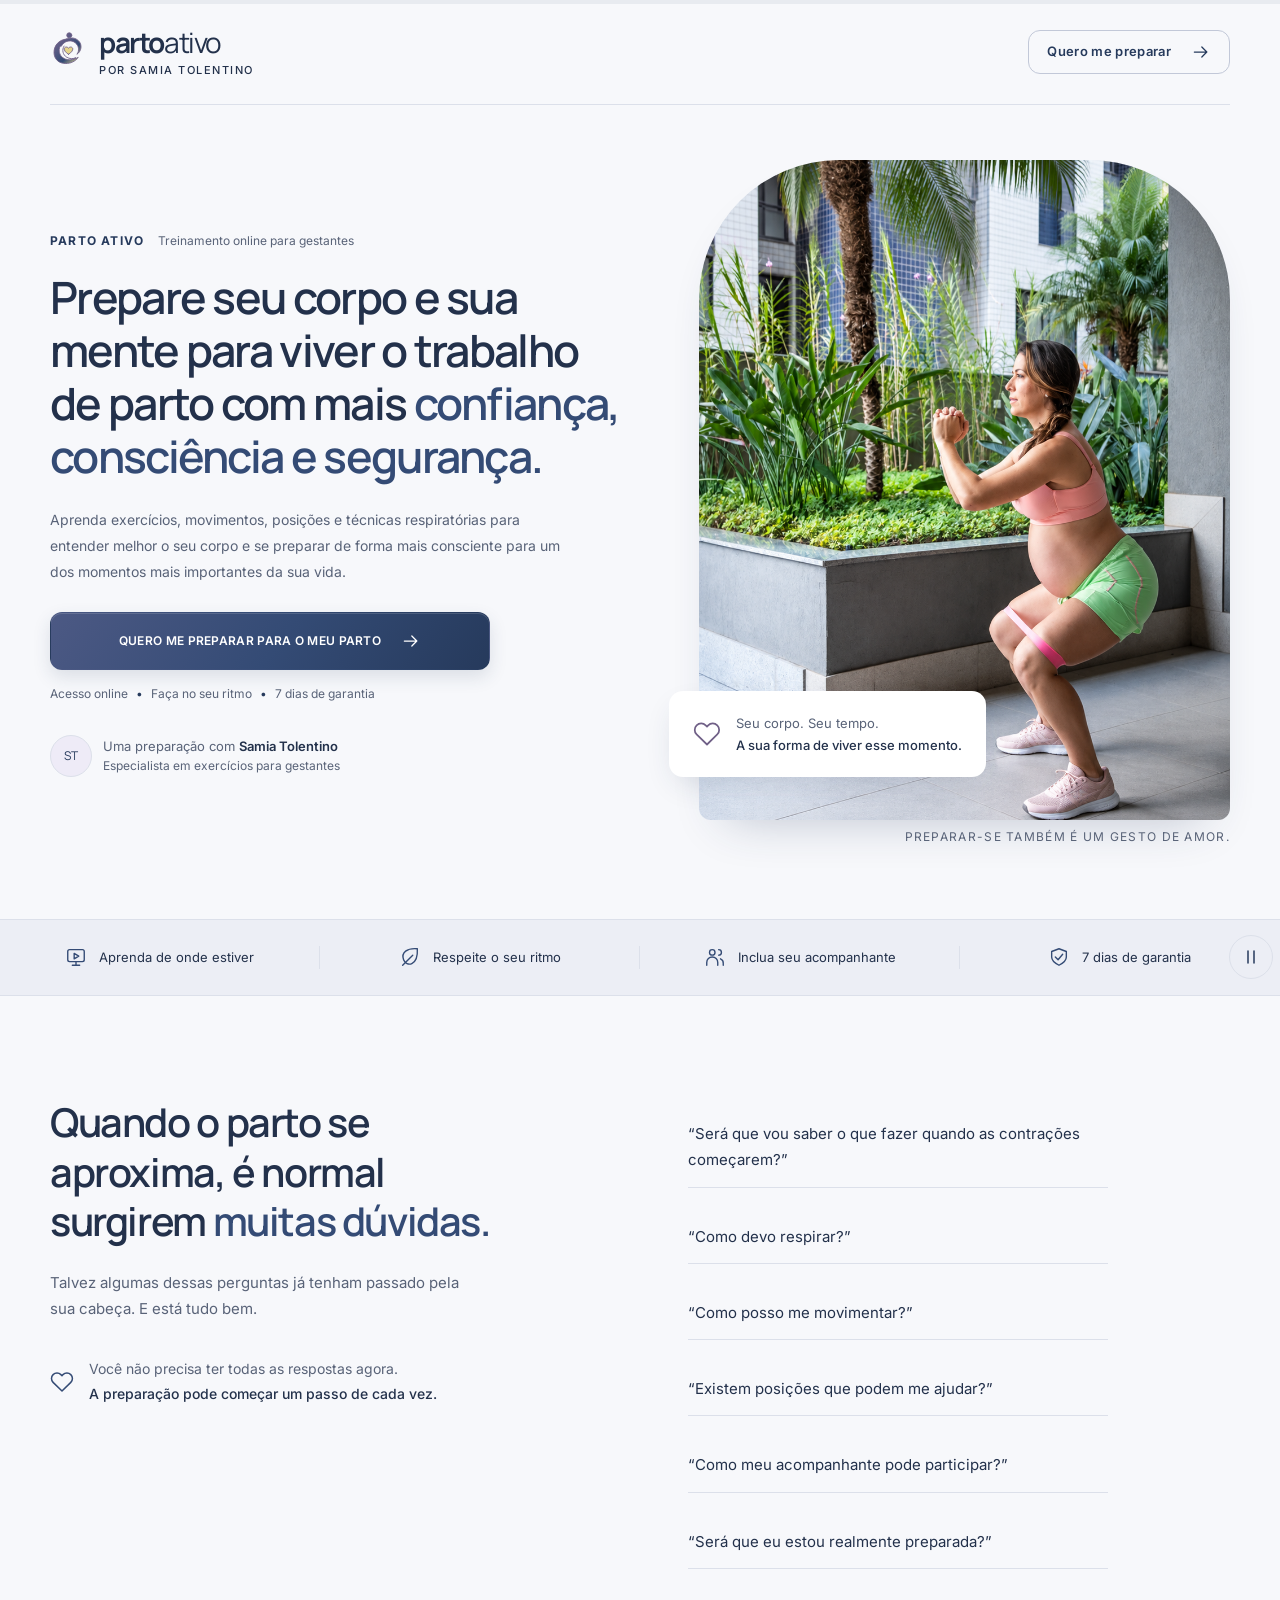
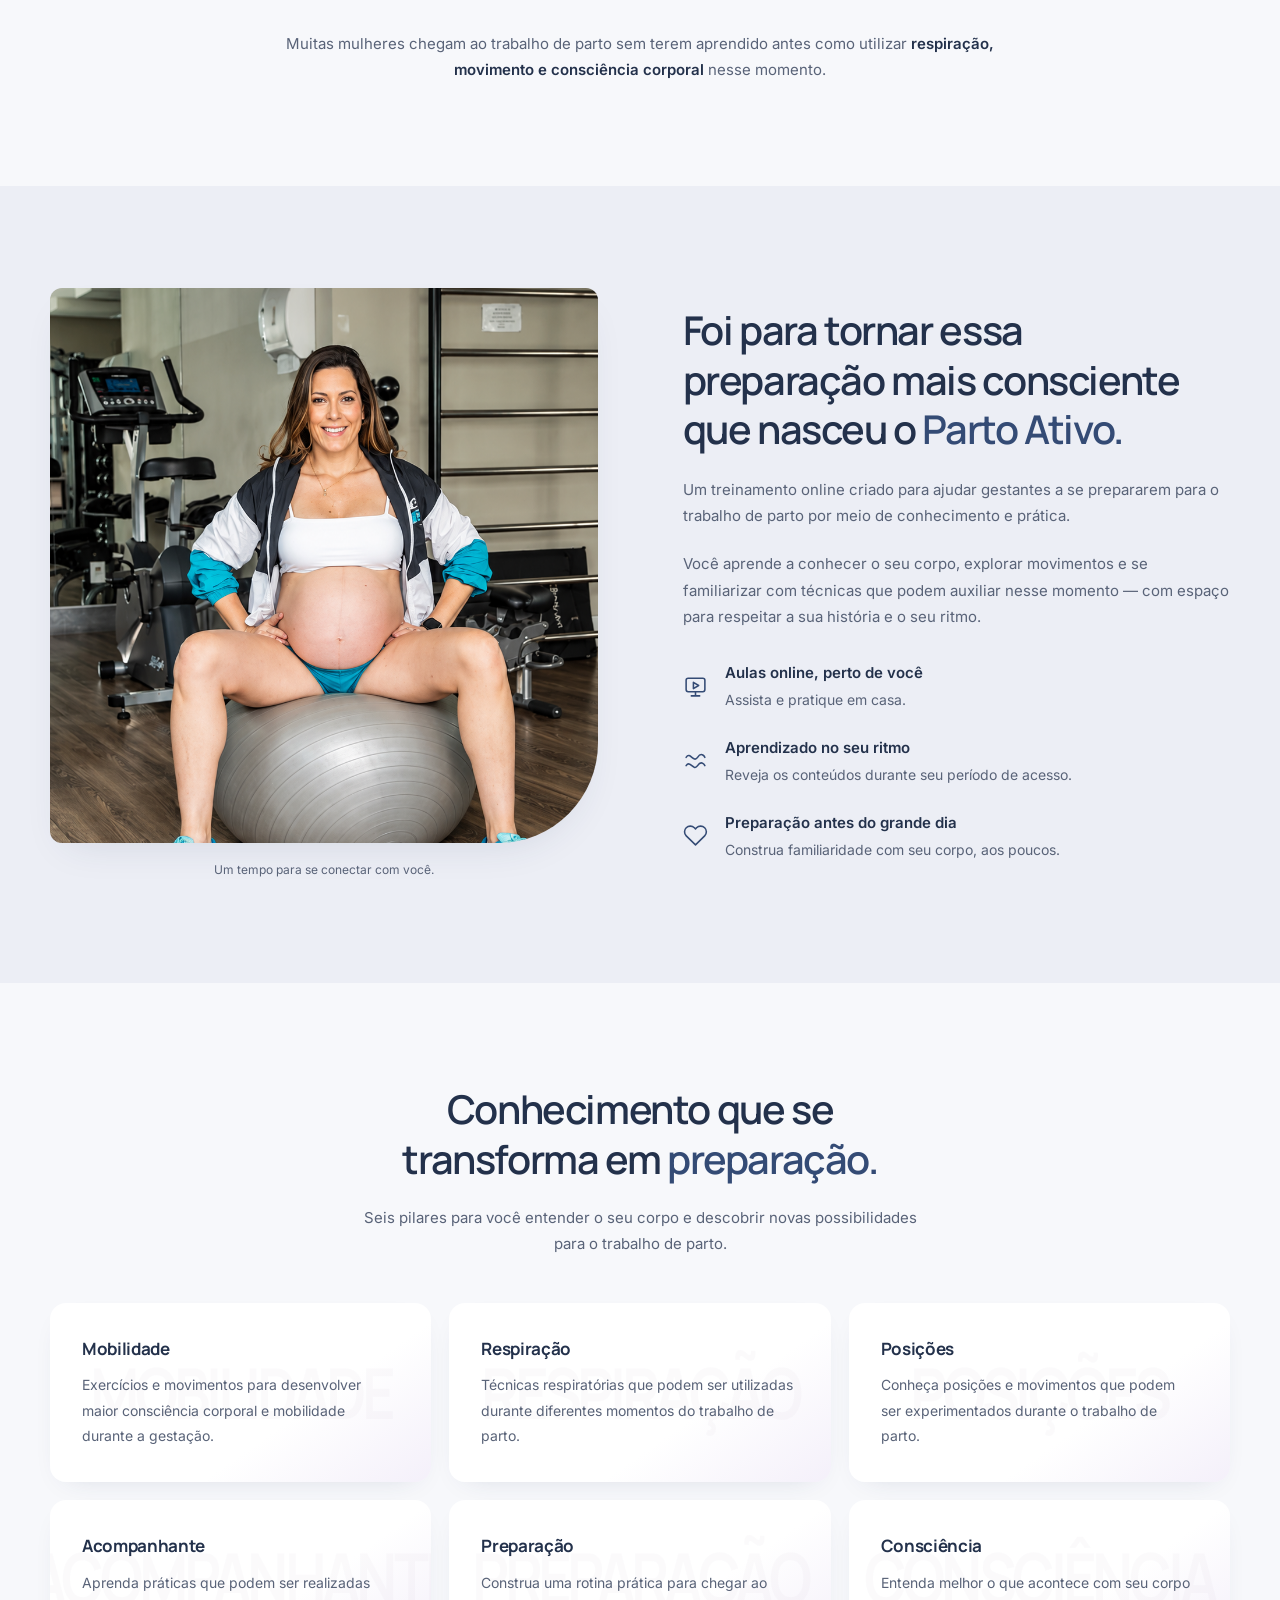
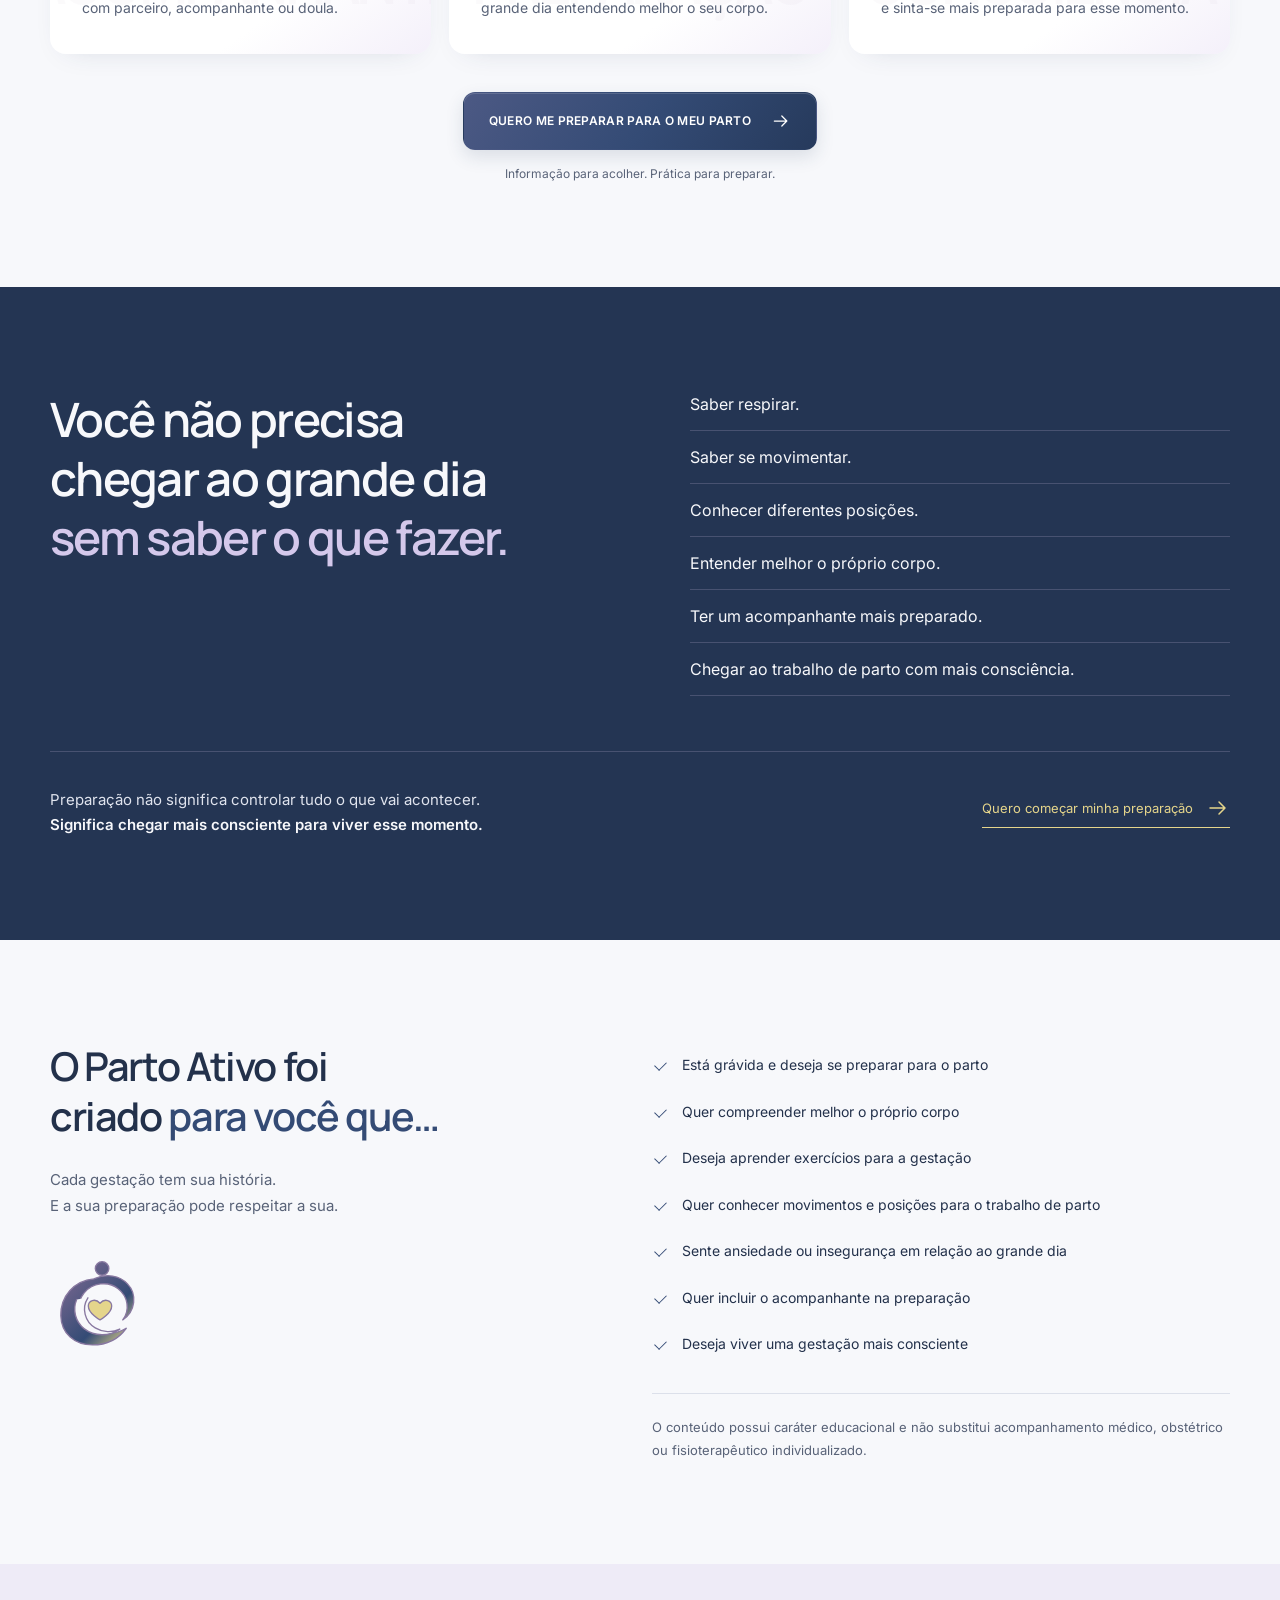
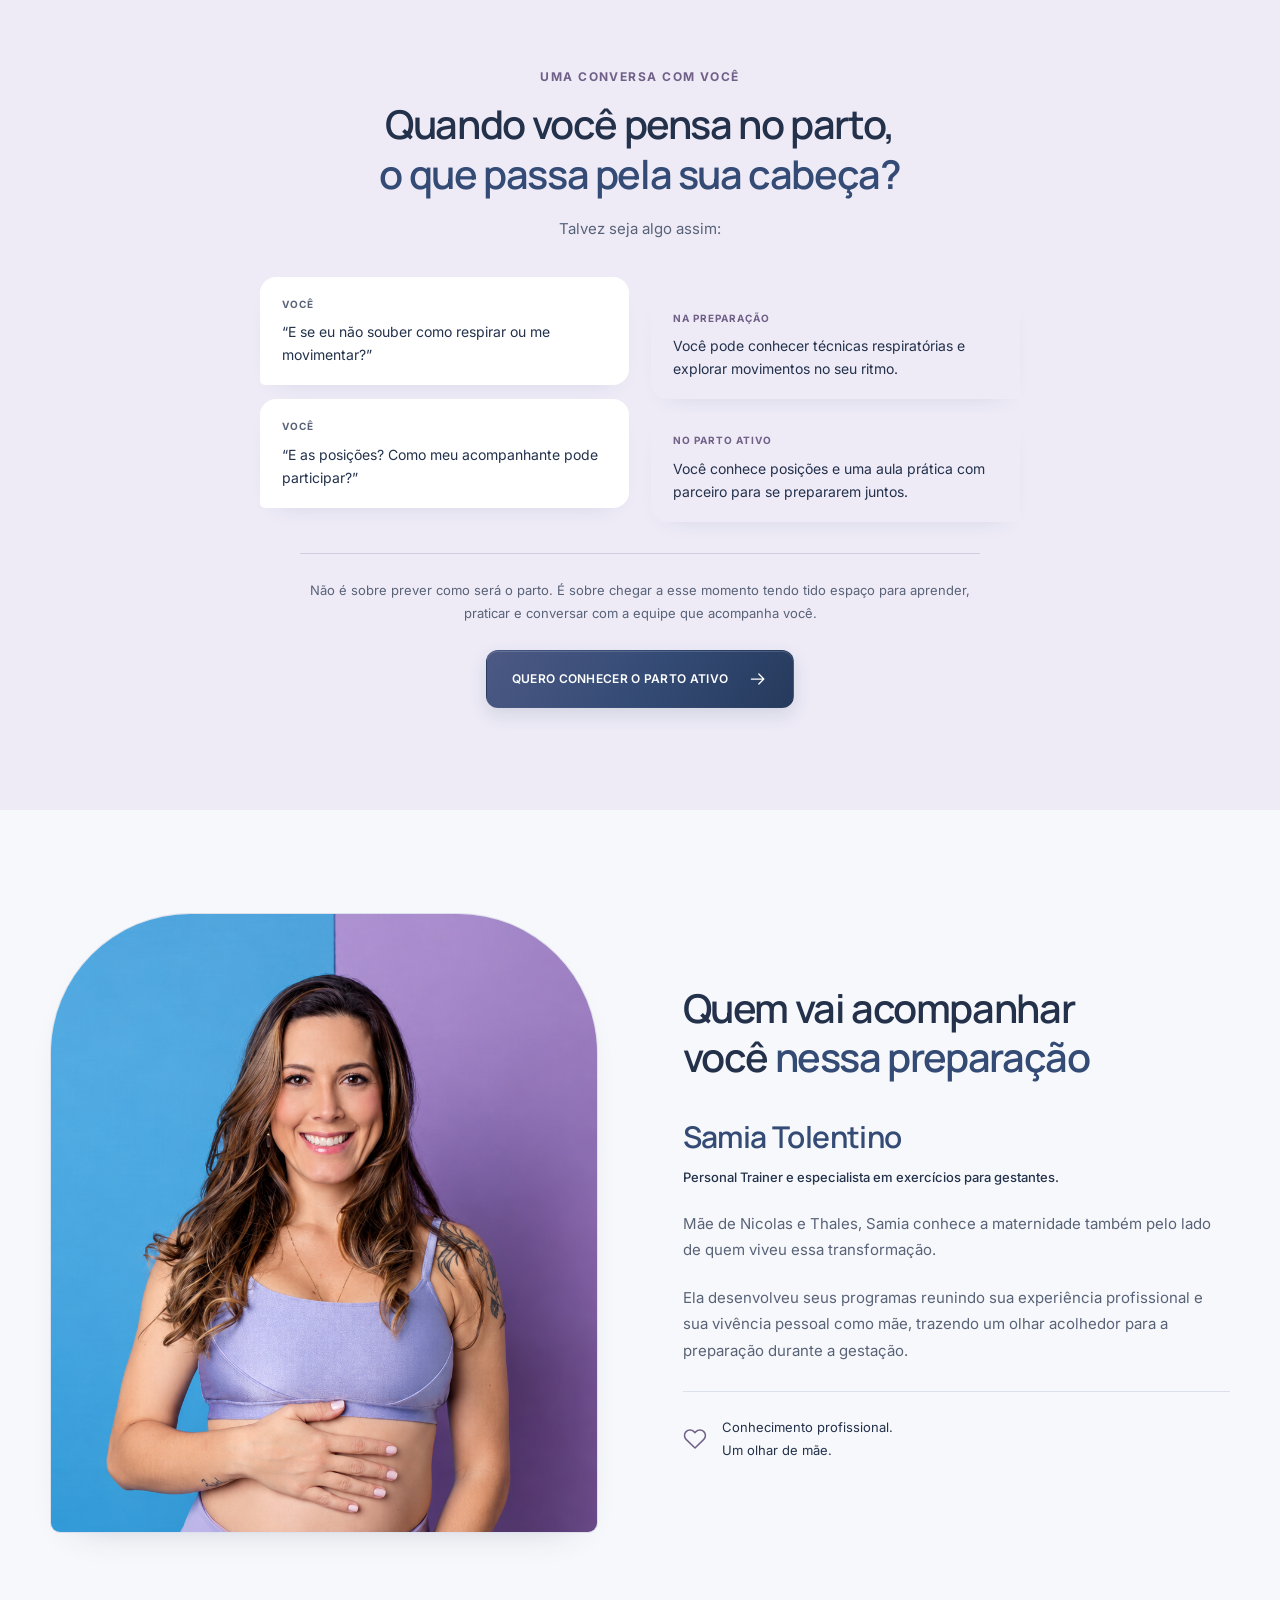
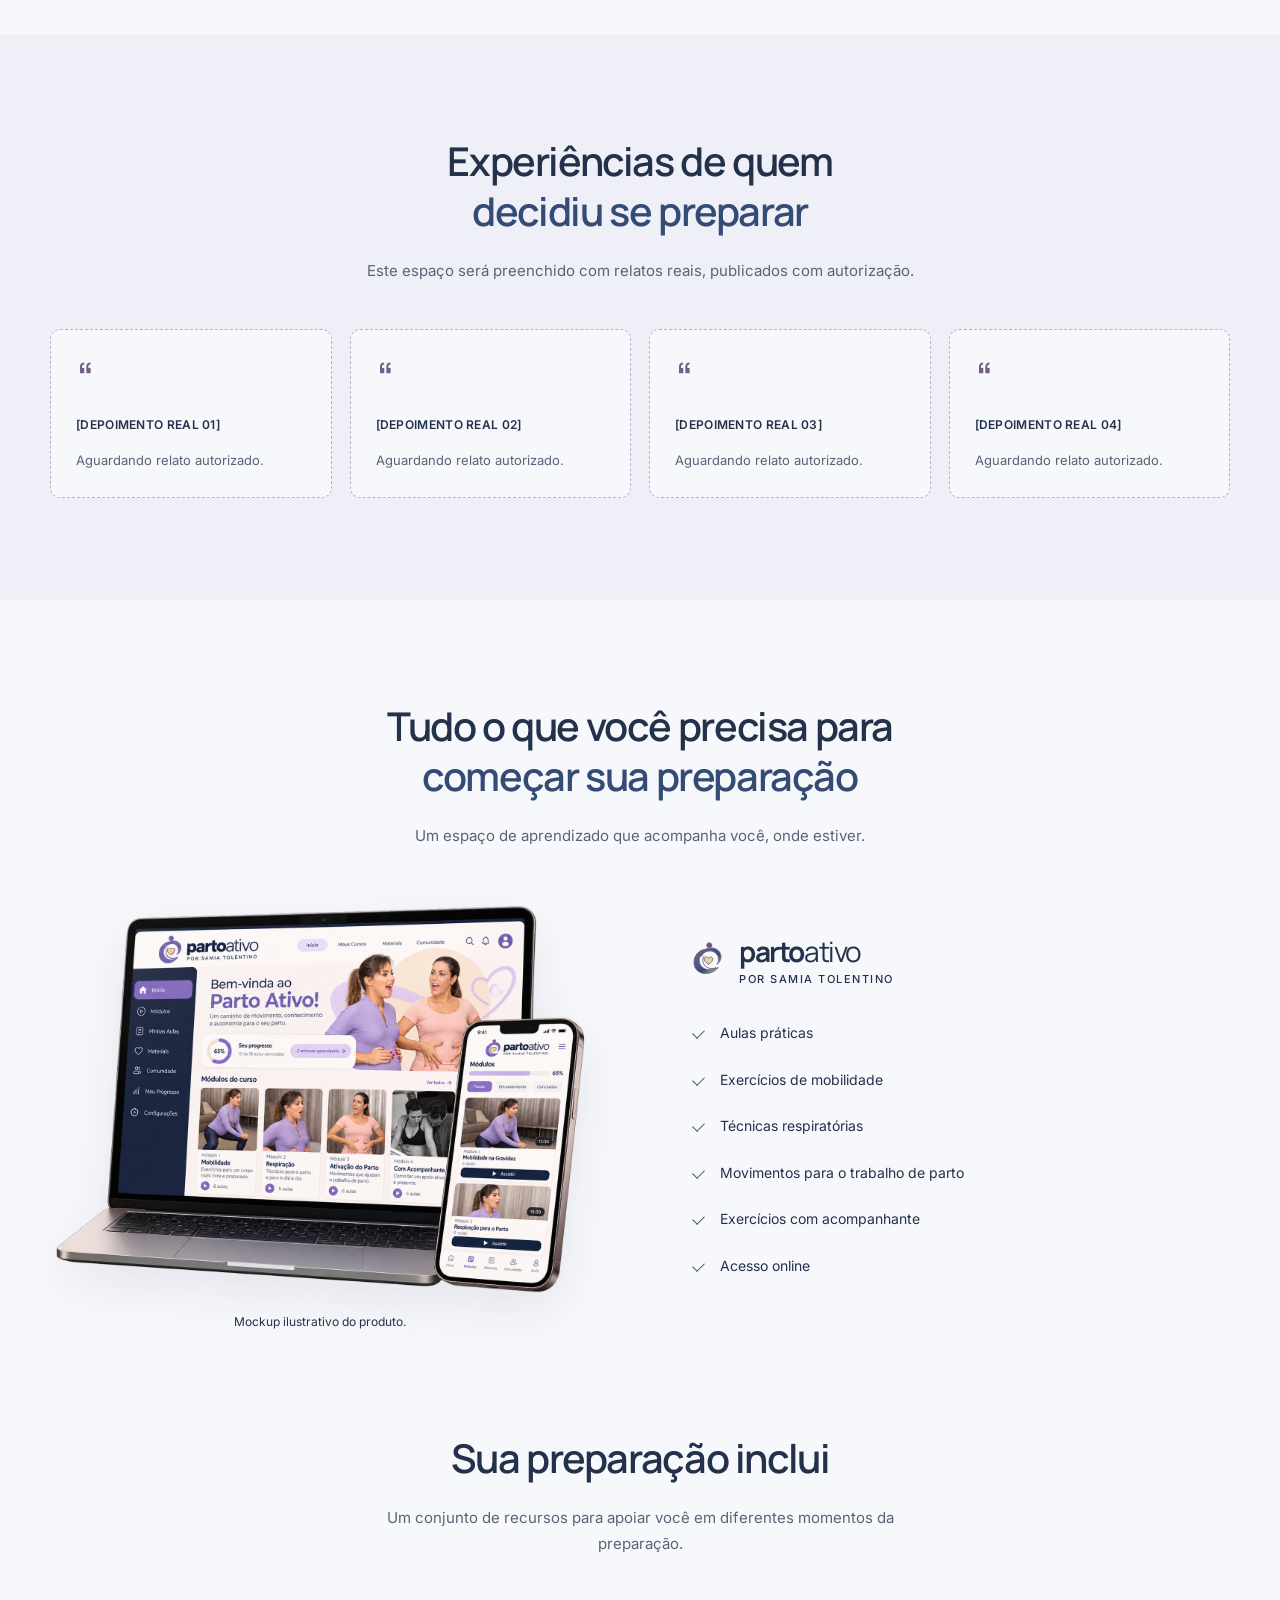
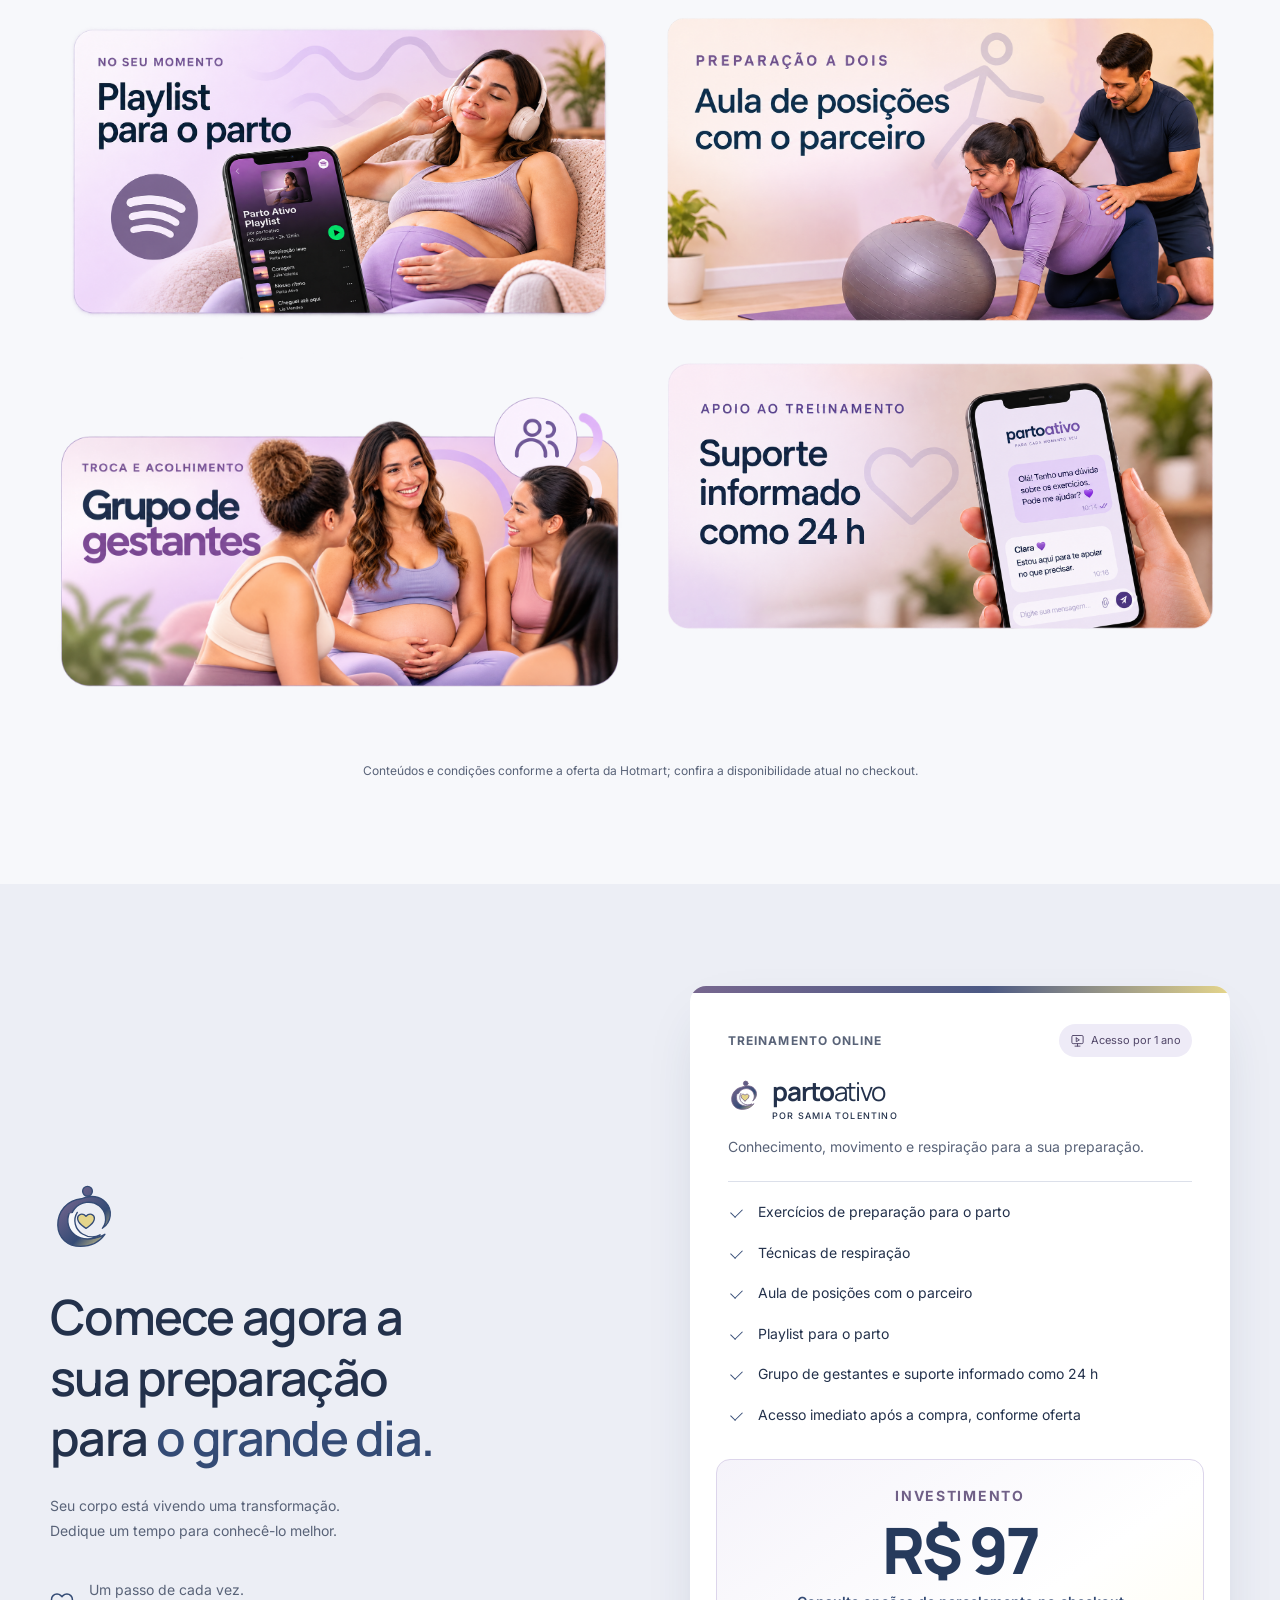
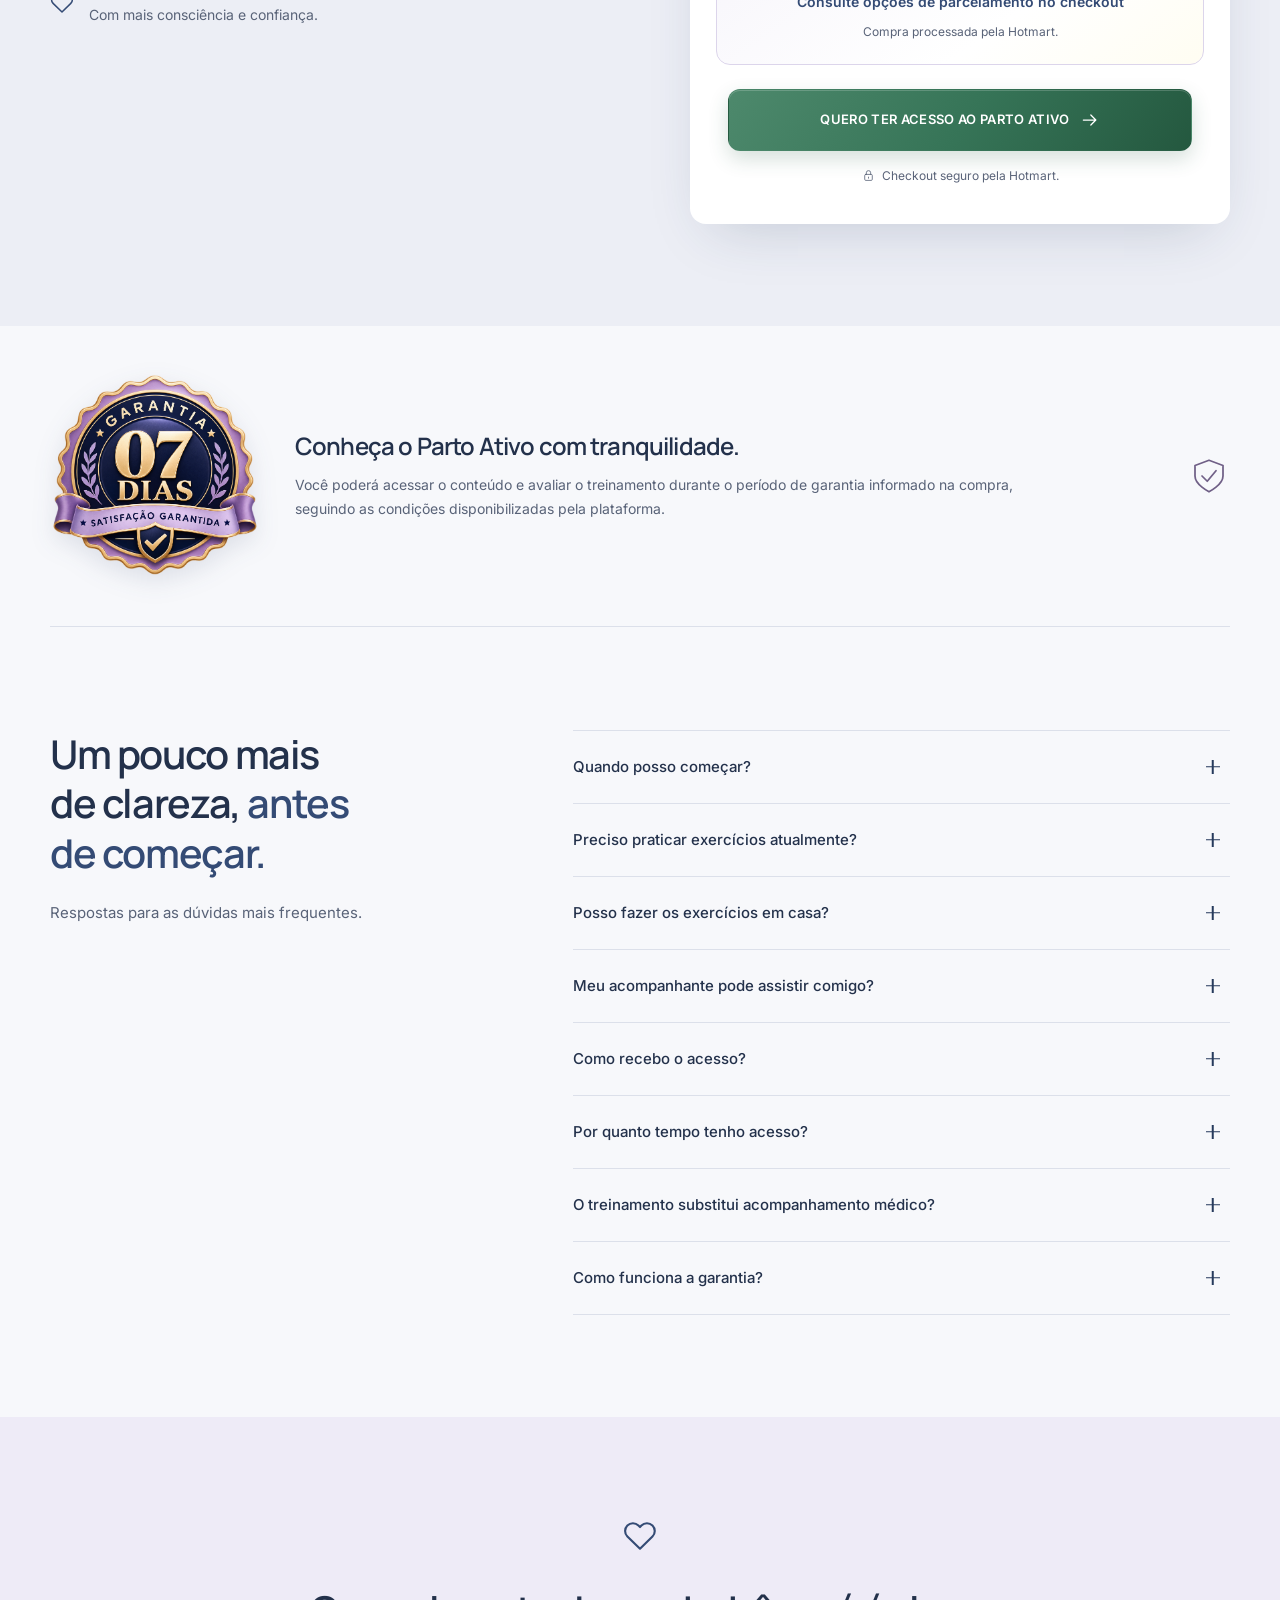
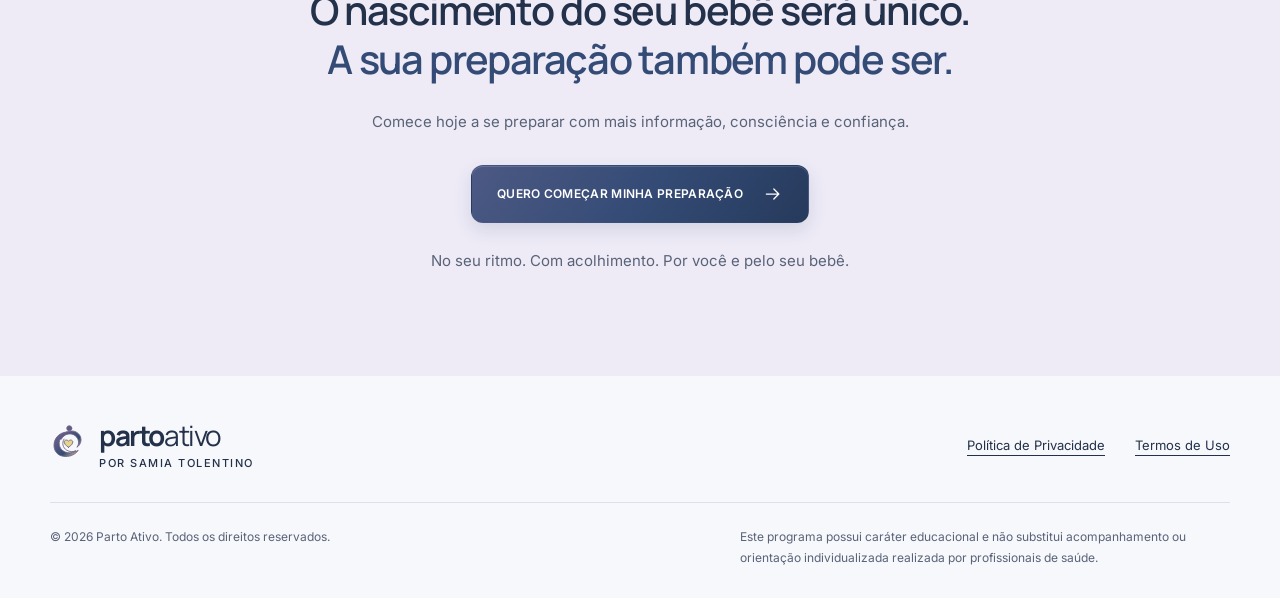
==== index.html @ 94257520 "Initial Parto Ativo landing page" ====
<!doctype html>
<html lang="pt-BR">
<head>
  <meta charset="utf-8">
  <meta name="viewport" content="width=device-width, initial-scale=1">
  <meta name="theme-color" content="#f7f8fb">
  <title>Parto Ativo | Prepare-se com Samia Tolentino</title>
  <meta name="description" content="Prepare seu corpo e sua mente para o trabalho de parto. Conheça o Parto Ativo, treinamento online de Samia Tolentino com movimentos, posições e respiração.">
  <meta name="robots" content="noindex, nofollow">
  <link rel="canonical" href="https://partoativo.vercel.app/">
  <meta property="og:type" content="website">
  <meta property="og:locale" content="pt_BR">
  <meta property="og:url" content="https://partoativo.vercel.app/">
  <meta property="og:title" content="Parto Ativo — preparação que acolhe você">
  <meta property="og:description" content="Conhecimento, movimento e respiração para viver o trabalho de parto com mais consciência. Com Samia Tolentino.">
  <meta property="og:image" content="https://partoativo.vercel.app/foto%20hero.png">
  <meta property="og:image:alt" content="Gestante praticando um agachamento com faixa elástica">
  <link rel="icon" href="favicon.png" type="image/png">
  <link rel="icon" href="favicon.svg" type="image/svg+xml">
  <link rel="preconnect" href="https://fonts.googleapis.com">
  <link rel="preconnect" href="https://fonts.gstatic.com" crossorigin>
  <link rel="preconnect" href="https://images.pexels.com">
  <link href="https://fonts.googleapis.com/css2?family=Inter:wght@400;500;600;700&family=Manrope:wght@400;500;600;700&display=swap" rel="stylesheet">
  <link rel="stylesheet" href="styles.css">
  <script src="script.js" defer></script>
</head>
<body>
  <svg class="svg-library" xmlns="http://www.w3.org/2000/svg" aria-hidden="true"><defs>
    <symbol id="i-arrow" viewBox="0 0 24 24"><path d="M4 12h15m-6-6 6 6-6 6"/></symbol>
    <symbol id="i-check" viewBox="0 0 24 24"><path d="m5 12 4 4L19 6"/></symbol>
    <symbol id="i-heart" viewBox="0 0 24 24"><path d="M20.8 4.6a5.5 5.5 0 0 0-7.8 0L12 5.7l-1.1-1.1a5.5 5.5 0 0 0-7.8 7.8L12 21l8.8-8.6a5.5 5.5 0 0 0 0-7.8Z"/></symbol>
    <symbol id="i-shield" viewBox="0 0 24 24"><path d="m12 3 8 3v6c0 5-8 9-8 9s-8-4-8-9V6l8-3Z"/><path d="m8 12 3 3 5-6"/></symbol>
    <symbol id="i-screen" viewBox="0 0 24 24"><rect x="3" y="4" width="18" height="13" rx="2"/><path d="M8 21h8m-4-4v4m-2-13 5 3-5 3V8Z"/></symbol>
    <symbol id="i-wave" viewBox="0 0 24 24"><path d="M3 8c4-6 7 6 11 0s7 0 7 0M3 16c4-6 7 6 11 0s7 0 7 0"/></symbol>
    <symbol id="i-move" viewBox="0 0 24 24"><circle cx="13" cy="4" r="2"/><path d="m5 10 6-3 4 4 5 1M11 7l-2 8-5 5m5-5 6 1 2 5"/></symbol>
    <symbol id="i-people" viewBox="0 0 24 24"><circle cx="9" cy="7" r="3"/><path d="M3 21v-3a6 6 0 0 1 12 0v3m1-17a3 3 0 0 1 0 6m2 4a5 5 0 0 1 3 5v2"/></symbol>
    <symbol id="i-sun" viewBox="0 0 24 24"><circle cx="12" cy="12" r="4"/><path d="M12 2v2m0 16v2M2 12h2m16 0h2M5 5l1.5 1.5m11 11L19 19M5 19l1.5-1.5m11-11L19 5"/></symbol>
    <symbol id="i-leaf" viewBox="0 0 24 24"><path d="M20 3C9 2 2 7 5 15s16 7 15-12ZM4 21 15 10"/></symbol>
    <symbol id="i-lock" viewBox="0 0 24 24"><rect x="5" y="10" width="14" height="11" rx="2"/><path d="M8 10V7a4 4 0 0 1 8 0v3m-4 5v2"/></symbol>
    <linearGradient id="pregnancy-gradient" x1="8" y1="8" x2="40" y2="40" gradientUnits="userSpaceOnUse"><stop stop-color="#77678f"/><stop offset=".62" stop-color="#344b75"/><stop offset="1" stop-color="#e5d58b"/></linearGradient>
    <symbol id="i-pregnant" viewBox="0 0 48 48"><circle cx="25" cy="5.5" r="3.25" fill="url(#pregnancy-gradient)"/><path d="M21 10.5C11.5 11.3 5 19 5.2 28.2c.2 8.6 6.6 14 15.2 14 6.5 0 12.5-2.8 16.2-8-5.7 3.4-12.4 3-17.4-.2-5.8-3.7-7.1-11.6-2.8-16.8 4-4.8 11.4-5.9 16.3-2 4.8 3.7 5.8 10.4 2.2 15 6.1-4.1 7.1-12.3 2.3-17.3-3.8-4-9.8-5.2-16.2-2.4Z" fill="url(#pregnancy-gradient)"/><path d="M18.2 19.6c-3.2 4.9-1.5 11.4 3.5 14.4 3.6 2.2 8.2 2.4 11.8.6-5 3.7-12.2 3.6-17-.1-4.3-3.3-5.8-9.1-3.7-14.1" fill="#f7f8fb"/><path d="M24 30.2s-5.6-3.1-5.6-6.7c0-2.6 3.3-3.9 5.6-1.3 2.3-2.6 5.6-1.3 5.6 1.3 0 3.6-5.6 6.7-5.6 6.7Z" fill="#e5d58b"/></symbol>
  </defs></svg>
  <a href="#conteudo" class="skip-link">Pular para o conteúdo</a>
  <div class="scroll-progress" role="progressbar" aria-label="Progresso da página" aria-valuemin="0" aria-valuemax="100" aria-valuenow="0"><span class="scroll-progress-fill"></span></div>
  <header class="header wrap">
    <a class="brand" href="#inicio" aria-label="Parto Ativo, início"><span class="brand-mark" aria-hidden="true"><svg><use href="#i-pregnant"/></svg></span><span>parto<span class="brand-light">ativo</span><small>POR SAMIA TOLENTINO</small></span></a>
    <a class="button button-outline header-cta" href="#oferta">Quero me preparar <svg><use href="#i-arrow"/></svg></a>
  </header>
  <main id="conteudo">
    <section class="hero wrap" id="inicio" aria-labelledby="hero-title">
      <div class="hero-copy">
        <p class="hero-eyebrow">PARTO ATIVO <span>Treinamento online para gestantes</span></p>
        <h1 id="hero-title">Prepare seu corpo e sua mente para viver o trabalho de parto com mais <span>confiança, consciência e segurança.</span></h1>
        <p class="hero-description">Aprenda exercícios, movimentos, posições e técnicas respiratórias para entender melhor o seu corpo e se preparar de forma mais consciente para um dos momentos mais importantes da sua vida.</p>
        <a class="button" href="#oferta">QUERO ME PREPARAR PARA O MEU PARTO <svg><use href="#i-arrow"/></svg></a>
        <p class="microcopy">Acesso online <span>•</span> Faça no seu ritmo <span>•</span> 7 dias de garantia</p>
        <div class="hero-author"><span class="author-initials">ST</span><p>Uma preparação com <strong>Samia Tolentino</strong><small>Especialista em exercícios para gestantes</small></p></div>
      </div>
      <div class="hero-visual">
        <figure class="hero-photo"><img src="foto%20hero.png" width="941" height="1694" fetchpriority="high" alt="Gestante praticando um agachamento com faixa elástica"></figure>
        <div class="photo-note"><svg><use href="#i-heart"/></svg><p>Seu corpo. Seu tempo.<br><strong>A sua forma de viver esse momento.</strong></p></div>
        <span class="photo-caption">PREPARAR-SE TAMBÉM É UM GESTO DE AMOR.</span>
      </div>
    </section>
    <div class="trust-band">
      <div class="trust-window">
        <div class="trust-track" id="trust-track">
          <div class="trust-group"><span><svg aria-hidden="true"><use href="#i-screen"/></svg>Aprenda de onde estiver</span><span><svg aria-hidden="true"><use href="#i-leaf"/></svg>Respeite o seu ritmo</span><span><svg aria-hidden="true"><use href="#i-people"/></svg>Inclua seu acompanhante</span><span><svg aria-hidden="true"><use href="#i-shield"/></svg>7 dias de garantia</span></div>
          <div class="trust-group" aria-hidden="true"><span><svg><use href="#i-screen"/></svg>Aprenda de onde estiver</span><span><svg><use href="#i-leaf"/></svg>Respeite o seu ritmo</span><span><svg><use href="#i-people"/></svg>Inclua seu acompanhante</span><span><svg><use href="#i-shield"/></svg>7 dias de garantia</span></div>
        </div>
      </div>
      <button class="trust-pause" type="button" aria-controls="trust-track" aria-pressed="false" aria-label="Pausar movimento da faixa" hidden><svg viewBox="0 0 24 24" aria-hidden="true"><path class="pause-symbol" d="M9 6v12M15 6v12"/><path class="play-symbol" d="m9 5 10 7-10 7Z"/></svg></button>
    </div>

    <section class="section wrap identification" aria-labelledby="duvidas-title">
      <div><h2 id="duvidas-title">Quando o parto se aproxima, é normal surgirem <span>muitas dúvidas.</span></h2><p>Talvez algumas dessas perguntas já tenham passado pela sua cabeça. E está tudo bem.</p><div class="reassurance"><svg><use href="#i-heart"/></svg><p>Você não precisa ter todas as respostas agora.<br><strong>A preparação pode começar um passo de cada vez.</strong></p></div></div>
      <div class="questions"><p>“Será que vou saber o que fazer quando as contrações começarem?”</p><p>“Como devo respirar?”</p><p>“Como posso me movimentar?”</p><p>“Existem posições que podem me ajudar?”</p><p>“Como meu acompanhante pode participar?”</p><p>“Será que eu estou realmente preparada?”</p></div>
      <p class="identification-close">Muitas mulheres chegam ao trabalho de parto sem terem aprendido antes como utilizar <strong>respiração, movimento e consciência corporal</strong> nesse momento.</p>
    </section>

    <section class="solution section" id="treinamento" aria-labelledby="solution-title"><div class="wrap split">
      <figure class="editorial-photo"><img src="imagem%20samia%20se%C3%A7%C3%A3o%202.png" alt="Samia Tolentino, gestante, sentada em uma bola de exercício durante a preparação física" width="941" height="1694" loading="lazy" decoding="async"><figcaption>Um tempo para se conectar com você.</figcaption></figure>
      <div class="section-copy"><h2 id="solution-title">Foi para tornar essa preparação mais consciente que nasceu o <span>Parto Ativo.</span></h2><p>Um treinamento online criado para ajudar gestantes a se prepararem para o trabalho de parto por meio de conhecimento e prática.</p><p>Você aprende a conhecer o seu corpo, explorar movimentos e se familiarizar com técnicas que podem auxiliar nesse momento — com espaço para respeitar a sua história e o seu ritmo.</p><ul class="feature-lines"><li><svg><use href="#i-screen"/></svg><span><strong>Aulas online, perto de você</strong>Assista e pratique em casa.</span></li><li><svg><use href="#i-wave"/></svg><span><strong>Aprendizado no seu ritmo</strong>Reveja os conteúdos durante seu período de acesso.</span></li><li><svg><use href="#i-heart"/></svg><span><strong>Preparação antes do grande dia</strong>Construa familiaridade com seu corpo, aos poucos.</span></li></ul></div>
    </div></section>

    <section class="section wrap learning" aria-labelledby="learn-title"><div class="section-heading"><h2 id="learn-title">Conhecimento que se transforma em <span>preparação.</span></h2><p>Seis pilares para você entender o seu corpo e descobrir novas possibilidades para o trabalho de parto.</p></div>
      <div class="learning-grid">
        <article class="learning-card" data-watermark="MOBILIDADE"><h3>Mobilidade</h3><p>Exercícios e movimentos para desenvolver maior consciência corporal e mobilidade durante a gestação.</p></article>
        <article class="learning-card" data-watermark="RESPIRAÇÃO"><h3>Respiração</h3><p>Técnicas respiratórias que podem ser utilizadas durante diferentes momentos do trabalho de parto.</p></article>
        <article class="learning-card" data-watermark="POSIÇÕES"><h3>Posições</h3><p>Conheça posições e movimentos que podem ser experimentados durante o trabalho de parto.</p></article>
        <article class="learning-card" data-watermark="ACOMPANHANTE"><h3>Acompanhante</h3><p>Aprenda práticas que podem ser realizadas com parceiro, acompanhante ou doula.</p></article>
        <article class="learning-card" data-watermark="PREPARAÇÃO"><h3>Preparação</h3><p>Construa uma rotina prática para chegar ao grande dia entendendo melhor o seu corpo.</p></article>
        <article class="learning-card" data-watermark="CONSCIÊNCIA"><h3>Consciência</h3><p>Entenda melhor o que acontece com seu corpo e sinta-se mais preparada para esse momento.</p></article>
      </div><div class="center-action"><a href="#oferta" class="button">QUERO ME PREPARAR PARA O MEU PARTO <svg><use href="#i-arrow"/></svg></a><p class="microcopy">Informação para acolher. Prática para preparar.</p></div>
    </section>

    <section class="transformation section" aria-labelledby="transform-title"><div class="wrap"><div class="transformation-grid"><h2 id="transform-title">Você não precisa chegar ao grande dia <span>sem saber o que fazer.</span></h2><ul class="open-list"><li>Saber respirar.</li><li>Saber se movimentar.</li><li>Conhecer diferentes posições.</li><li>Entender melhor o próprio corpo.</li><li>Ter um acompanhante mais preparado.</li><li>Chegar ao trabalho de parto com mais consciência.</li></ul></div><div class="transformation-close"><p>Preparação não significa controlar tudo o que vai acontecer.<br><strong>Significa chegar mais consciente para viver esse momento.</strong></p><a href="#oferta" class="text-link">Quero começar minha preparação <svg><use href="#i-arrow"/></svg></a></div></div></section>

    <section class="section wrap for-you" aria-labelledby="for-title"><div><h2 id="for-title">O Parto Ativo foi criado <span>para você que…</span></h2><p>Cada gestação tem sua história.<br>E a sua preparação pode respeitar a sua.</p><svg class="large-leaf" aria-hidden="true"><use href="#i-pregnant"/></svg></div><div><ul class="check-list"><li>Está grávida e deseja se preparar para o parto</li><li>Quer compreender melhor o próprio corpo</li><li>Deseja aprender exercícios para a gestação</li><li>Quer conhecer movimentos e posições para o trabalho de parto</li><li>Sente ansiedade ou insegurança em relação ao grande dia</li><li>Quer incluir o acompanhante na preparação</li><li>Deseja viver uma gestação mais consciente</li></ul><p class="health-note">O conteúdo possui caráter educacional e não substitui acompanhamento médico, obstétrico ou fisioterapêutico individualizado.</p></div></section>

    <section class="imagine section" aria-labelledby="imagine-title"><div class="wrap imagine-inner"><p class="imagine-intro">UMA CONVERSA COM VOCÊ</p><h2 id="imagine-title">Quando você pensa no parto, <span>o que passa pela sua cabeça?</span></h2><p class="imagine-lead">Talvez seja algo assim:</p><div class="imagine-dialogue" aria-label="Dúvidas comuns e formas de se preparar"><article class="dialogue-item dialogue-question"><span class="dialogue-speaker">VOCÊ</span><p>“E se eu não souber como respirar ou me movimentar?”</p></article><article class="dialogue-item dialogue-answer"><span class="dialogue-speaker">NA PREPARAÇÃO</span><p>Você pode conhecer técnicas respiratórias e explorar movimentos no seu ritmo.</p></article><article class="dialogue-item dialogue-question"><span class="dialogue-speaker">VOCÊ</span><p>“E as posições? Como meu acompanhante pode participar?”</p></article><article class="dialogue-item dialogue-answer"><span class="dialogue-speaker">NO PARTO ATIVO</span><p>Você conhece posições e uma aula prática com parceiro para se prepararem juntos.</p></article></div><p class="imagine-close">Não é sobre prever como será o parto. É sobre chegar a esse momento tendo tido espaço para aprender, praticar e conversar com a equipe que acompanha você.</p><a href="#oferta" class="button">QUERO CONHECER O PARTO ATIVO <svg><use href="#i-arrow"/></svg></a></div></section>

    <section class="section wrap split about" id="samia" aria-labelledby="samia-title"><figure class="portrait-placeholder about-portrait"><img src="imagem%20apresenta%C3%A7%C3%A3o%20samia.png" alt="Samia Tolentino, personal trainer e especialista em exercícios para gestantes" width="1024" height="1536" loading="lazy" decoding="async"></figure><div class="section-copy"><h2 id="samia-title">Quem vai acompanhar você <span>nessa preparação</span></h2><h3 class="samia-name">Samia Tolentino</h3><p class="samia-role">Personal Trainer e especialista em exercícios para gestantes.</p><p>Mãe de Nicolas e Thales, Samia conhece a maternidade também pelo lado de quem viveu essa transformação.</p><p>Ela desenvolveu seus programas reunindo sua experiência profissional e sua vivência pessoal como mãe, trazendo um olhar acolhedor para a preparação durante a gestação.</p><div class="samia-signoff"><svg><use href="#i-heart"/></svg><span>Conhecimento profissional.<br>Um olhar de mãe.</span></div></div></section>

    <section class="testimonials section" aria-labelledby="testimonials-title"><div class="wrap"><div class="section-heading"><h2 id="testimonials-title">Experiências de quem <span>decidiu se preparar</span></h2><p>Este espaço será preenchido com relatos reais, publicados com autorização.</p></div><div class="testimonial-grid"><article class="testimonial-placeholder"><span aria-hidden="true">“</span><h3>[DEPOIMENTO REAL 01]</h3><p>Aguardando relato autorizado.</p></article><article class="testimonial-placeholder"><span aria-hidden="true">“</span><h3>[DEPOIMENTO REAL 02]</h3><p>Aguardando relato autorizado.</p></article><article class="testimonial-placeholder"><span aria-hidden="true">“</span><h3>[DEPOIMENTO REAL 03]</h3><p>Aguardando relato autorizado.</p></article><article class="testimonial-placeholder"><span aria-hidden="true">“</span><h3>[DEPOIMENTO REAL 04]</h3><p>Aguardando relato autorizado.</p></article></div></div></section>

    <section class="section wrap receives" aria-labelledby="receives-title"><div class="section-heading"><h2 id="receives-title">Tudo o que você precisa para <span>começar sua preparação</span></h2><p>Um espaço de aprendizado que acompanha você, onde estiver.</p></div><div class="split"><figure class="devices product-mockup"><img src="mockup%20parto%20ativo.png" alt="Mockup ilustrativo do treinamento Parto Ativo em notebook e smartphone." width="1463" height="1080" loading="lazy" decoding="async"><figcaption class="mockup-caption">Mockup ilustrativo do produto.</figcaption></figure><div class="receives-copy"><div class="brand receives-brand" aria-label="Parto Ativo por Samia Tolentino"><span class="brand-mark" aria-hidden="true"><svg><use href="#i-pregnant"/></svg></span><span>parto<span class="brand-light">ativo</span><small>POR SAMIA TOLENTINO</small></span></div><ul class="check-list"><li>Aulas práticas</li><li>Exercícios de mobilidade</li><li>Técnicas respiratórias</li><li>Movimentos para o trabalho de parto</li><li>Exercícios com acompanhante</li><li>Acesso online</li></ul></div></div></section>

    <section class="bonuses section" aria-labelledby="bonus-title"><div class="wrap"><div class="section-heading"><h2 id="bonus-title">Sua preparação inclui</h2><p>Um conjunto de recursos para apoiar você em diferentes momentos da preparação.</p></div><div class="bonus-grid"><article><img src="card%20playlist%20para%20o%20parto.png" alt="No seu momento: Playlist para o parto" width="1536" height="1024" loading="lazy" decoding="async"></article><article><img src="card%20aula%20de%20posi%C3%A7%C3%B5es%20com%20o%20parceiro.png" alt="Preparação a dois: Aula de posições com o parceiro" width="1536" height="1024" loading="lazy" decoding="async"></article><article><img src="card%20grupo%20de%20gestantes.png" alt="Troca e acolhimento: Grupo de gestantes" width="1536" height="1024" loading="lazy" decoding="async"></article><article><img src="card%20suporte.png" alt="Apoio ao treinamento: Suporte informado como 24 horas" width="1536" height="1024" loading="lazy" decoding="async"></article></div><p class="offer-validation">Conteúdos e condições conforme a oferta da Hotmart; confira a disponibilidade atual no checkout.</p></div></section>

    <section class="section offer-section" id="oferta" aria-labelledby="offer-title"><div class="wrap offer-layout"><div class="offer-intro"><svg class="offer-leaf" aria-hidden="true"><use href="#i-pregnant"/></svg><h2 id="offer-title">Comece agora a sua preparação para <span>o grande dia.</span></h2><p>Seu corpo está vivendo uma transformação.<br>Dedique um tempo para conhecê-lo melhor.</p><div class="offer-small"><svg><use href="#i-heart"/></svg><span>Um passo de cada vez.<br>Com mais consciência e confiança.</span></div></div><div class="offer-card"><div class="offer-topline"><span class="offer-kicker">TREINAMENTO ONLINE</span><span class="offer-duration"><svg><use href="#i-screen"/></svg> Acesso por 1 ano</span></div><div class="brand offer-brand" aria-label="Parto Ativo por Samia Tolentino"><span class="brand-mark" aria-hidden="true"><svg><use href="#i-pregnant"/></svg></span><span>parto<span class="brand-light">ativo</span><small>POR SAMIA TOLENTINO</small></span></div><p class="offer-promise">Conhecimento, movimento e respiração para a sua preparação.</p><ul class="check-list"><li>Exercícios de preparação para o parto</li><li>Técnicas de respiração</li><li>Aula de posições com o parceiro</li><li>Playlist para o parto</li><li>Grupo de gestantes e suporte informado como 24 h</li><li>Acesso imediato após a compra, conforme oferta</li></ul><div class="price"><span class="price-label">INVESTIMENTO</span><strong>R$ 97</strong><span class="price-installment">Consulte opções de parcelamento no checkout</span><small>Compra processada pela Hotmart.</small></div><a class="button checkout" href="https://pay.hotmart.com/W79517181N?off=9f0wvm5w">QUERO TER ACESSO AO PARTO ATIVO <svg><use href="#i-arrow"/></svg></a><p class="checkout-note"><svg><use href="#i-lock"/></svg>Checkout seguro pela Hotmart.</p></div></div></section>

    <section class="guarantee wrap" aria-labelledby="guarantee-title"><img class="guarantee-seal-art" src="selo%2007%20dias.png" alt="Selo de garantia de 07 dias" width="1280" height="1280" loading="lazy" decoding="async"><div><h2 id="guarantee-title">Conheça o Parto Ativo com tranquilidade.</h2><p>Você poderá acessar o conteúdo e avaliar o treinamento durante o período de garantia informado na compra, seguindo as condições disponibilizadas pela plataforma.</p></div><svg class="guarantee-icon" aria-hidden="true"><use href="#i-shield"/></svg></section>

    <section class="section wrap faq" aria-labelledby="faq-title"><div><h2 id="faq-title">Um pouco mais de clareza, <span>antes de começar.</span></h2><p>Respostas para as dúvidas mais frequentes.</p></div><div class="accordion">
      <details><summary>Quando posso começar?</summary><div><p>A página da oferta informa acesso imediato após a compra. Para saber em que fase da gestação iniciar as práticas, converse com a equipe que acompanha você.</p></div></details>
      <details><summary>Preciso praticar exercícios atualmente?</summary><div><p>[A CONFIRMAR: pré-requisitos e adaptações para diferentes níveis de experiência.] A prática deve respeitar as orientações dos profissionais responsáveis pela sua gestação.</p></div></details>
      <details><summary>Posso fazer os exercícios em casa?</summary><div><p>O treinamento é online e prevê a possibilidade de praticar em casa. Respeite as orientações de cada aula e as recomendações individualizadas da sua equipe de saúde. [A CONFIRMAR: materiais e espaço necessários.]</p></div></details>
      <details><summary>Meu acompanhante pode assistir comigo?</summary><div><p>O conteúdo inclui práticas com parceiro, acompanhante ou doula para que essa pessoa participe da sua preparação. [A CONFIRMAR: regras de acesso e compartilhamento da plataforma.]</p></div></details>
      <details><summary>Como recebo o acesso?</summary><div><p>A oferta informa acesso imediato pela Hotmart. Confira no checkout as instruções de acesso vinculadas ao seu pagamento.</p></div></details>
      <details><summary>Por quanto tempo tenho acesso?</summary><div><p>A página oficial do produto informa acesso por 1 ano. Confira se essa condição permanece na oferta exibida no checkout antes da compra.</p></div></details>
      <details><summary>O treinamento substitui acompanhamento médico?</summary><div><p>Não. O Parto Ativo possui caráter educacional e não substitui acompanhamento médico, obstétrico, fisioterapêutico ou recomendações individualizadas dos profissionais responsáveis pela gestação.</p></div></details>
      <details><summary>Como funciona a garantia?</summary><div><p>A oferta informa 7 dias de garantia. Você poderá acessar o conteúdo e avaliar o treinamento nesse período, seguindo as condições disponibilizadas pela plataforma. Confira na compra as regras e o procedimento para solicitar reembolso.</p></div></details>
    </div></section>

    <section class="final-cta section" id="comecar" aria-labelledby="final-title"><div class="wrap"><svg aria-hidden="true"><use href="#i-heart"/></svg><h2 id="final-title">O nascimento do seu bebê será único.<br><span>A sua preparação também pode ser.</span></h2><p>Comece hoje a se preparar com mais informação, consciência e confiança.</p><a class="button" href="https://pay.hotmart.com/W79517181N?off=9f0wvm5w">QUERO COMEÇAR MINHA PREPARAÇÃO <svg><use href="#i-arrow"/></svg></a><p class="microcopy">No seu ritmo. Com acolhimento. Por você e pelo seu bebê.</p></div></section>
  </main>
  <footer class="footer wrap"><div class="footer-top"><a class="brand" href="#inicio"><span class="brand-mark" aria-hidden="true"><svg><use href="#i-pregnant"/></svg></span><span>parto<span class="brand-light">ativo</span><small>POR SAMIA TOLENTINO</small></span></a><nav aria-label="Informações legais"><a href="privacidade.html">Política de Privacidade</a><a href="termos.html">Termos de Uso</a></nav></div><div class="footer-bottom"><p>© <span id="year">2026</span> Parto Ativo. Todos os direitos reservados.</p><p>Este programa possui caráter educacional e não substitui acompanhamento ou orientação individualizada realizada por profissionais de saúde.</p></div></footer>
  <aside class="mobile-sticky" aria-label="Comece sua preparação" hidden><a class="button" href="#oferta">QUERO ME PREPARAR <svg><use href="#i-arrow"/></svg></a></aside>
</body>
</html>
---- styles.css ----
:root{--cream:#f7f8fb;--white:#ffffff;--sand:#eceef5;--rose:#eeebf7;--terracotta:#344b75;--terracotta-dark:#263a5c;--ink:#23314b;--muted:#596378;--line:#dce0ea;--dark:#243553;--heading:'Manrope',sans-serif;--body:'Inter',sans-serif;--radius:16px;--space:clamp(72px,8vw,116px)}
*{box-sizing:border-box}html{scroll-behavior:smooth;scroll-padding-top:24px}body{margin:0;background:var(--cream);color:var(--ink);font-family:var(--body);font-size:15px;line-height:1.75;-webkit-font-smoothing:antialiased}::selection{background:#ddd3ef;color:#23314b}a{color:inherit;text-underline-offset:5px}button,a,summary{-webkit-tap-highlight-color:transparent}a:focus-visible,summary:focus-visible{outline:3px solid var(--terracotta);outline-offset:5px}img{display:block;width:100%;height:auto}svg{width:24px;height:24px;fill:none;stroke:currentColor;stroke-width:1.5;stroke-linecap:round;stroke-linejoin:round;flex-shrink:0}.svg-library{position:absolute;width:0;height:0;overflow:hidden}.wrap{width:min(1180px,calc(100% - 80px));margin-inline:auto}.section{padding-block:var(--space)}h1,h2,h3,p,figure{margin:0}h1,h2,h3{font-family:var(--heading);font-weight:600;text-wrap:balance}h1{font-size:clamp(36px,3.48vw,51px);line-height:1.19;letter-spacing:-.038em}h2{font-size:clamp(29px,3.1vw,43px);line-height:1.25;letter-spacing:-.035em}h2 span,h1 span{color:var(--terracotta)}h3{font-size:21px;line-height:1.4;letter-spacing:-.02em}p{color:var(--muted)}strong{font-weight:600}ul{list-style:none;padding:0;margin:0}.button{display:inline-flex;align-items:center;justify-content:center;gap:20px;min-height:58px;padding:17px 25px;background:var(--terracotta);color:#fff;border:1px solid var(--terracotta);border-radius:7px;font-size:12px;line-height:1.5;font-weight:600;letter-spacing:.025em;text-decoration:none;transition:background .2s,box-shadow .2s,transform .2s}.button:hover{background:var(--terracotta-dark);border-color:var(--terracotta-dark);box-shadow:0 7px 20px #344b7518;transform:translateY(-2px)}.button svg{width:20px;height:20px}.button-outline{background:transparent;color:var(--terracotta-dark);font-size:13px;min-height:44px;padding:11px 18px;border-color:#8794af}.button-outline:hover{color:#fff}.skip-link{position:fixed;left:12px;top:-80px;padding:12px;background:var(--white);z-index:20}.skip-link:focus{top:12px}.header{height:105px;display:flex;align-items:center;justify-content:space-between;border-bottom:1px solid var(--line)}.brand{display:flex;align-items:center;gap:12px;text-decoration:none;font-family:var(--heading);font-size:28px;font-weight:700;letter-spacing:-1.4px;line-height:1.05}.brand-light{font-weight:400}.brand small{display:block;font-family:var(--body);font-size:11px;letter-spacing:1.5px;margin-top:8px;font-weight:500}.brand-mark{color:var(--terracotta)}.brand-mark svg{width:37px;height:45px;stroke-width:1.1}.hero{display:grid;grid-template-columns:1.09fr 1fr;gap:70px;align-items:center;padding-top:55px;padding-bottom:72px}.hero-description{font-size:14px;line-height:1.85;margin-top:24px;max-width:520px}.hero-copy>.button{margin-top:27px;width:100%;max-width:440px}.microcopy{font-size:12px;margin-top:13px;line-height:1.8}.microcopy span{padding-inline:5px;color:var(--terracotta-dark)}.hero-author{display:flex;align-items:center;gap:11px;margin-top:30px}.author-initials{display:grid;place-items:center;width:42px;height:42px;background:var(--sand);border:1px solid var(--line);border-radius:50%;font-size:12px;color:var(--terracotta-dark);font-family:var(--heading)}.hero-author p{font-size:13px;line-height:1.6}.hero-author strong{color:var(--ink)}.hero-author small{display:block;font-size:12px}.hero-visual{position:relative;padding:0 0 27px 0}.hero-photo{height:660px;border-radius:140px 140px 12px 12px;overflow:hidden;background:var(--sand)}.hero-photo img{height:100%;object-fit:cover;object-position:50% 45%}.photo-note{position:absolute;bottom:70px;left:-30px;display:flex;align-items:center;gap:15px;background:var(--white);border:1px solid #ffffff80;border-radius:10px;padding:21px 24px;box-shadow:0 10px 40px #24355312}.photo-note svg{color:var(--terracotta);width:28px;height:28px}.photo-note p{font-size:13px;line-height:1.7}.photo-note strong{color:var(--ink);font-weight:500}.photo-caption{position:absolute;bottom:0;right:0;font-size:11px;letter-spacing:1.3px;color:var(--muted)}.trust-band{border-block:1px solid var(--line);background:#eceef5}.trust-grid{display:grid;grid-template-columns:repeat(4,1fr);padding-block:28px}.trust-grid span{display:flex;align-items:center;justify-content:center;gap:12px;font-size:13px;border-right:1px solid var(--line)}.trust-grid span:last-child{border:0}.trust-grid svg{color:var(--terracotta);width:22px}.identification{display:grid;grid-template-columns:1fr 1fr;gap:25px 95px}.identification h2{max-width:440px}.identification>div>p{margin-top:23px;max-width:420px}.reassurance{display:flex;align-items:center;gap:15px;margin-top:35px}.reassurance svg{color:var(--terracotta)}.reassurance p{font-size:14px;line-height:1.75}.reassurance strong{font-weight:500;color:var(--ink)}.questions p{font-size:15px;padding:13px 0;border-bottom:1px solid var(--line);color:var(--ink)}.questions p:first-child{padding-top:0}.identification-close{grid-column:1/-1;text-align:center;max-width:740px;justify-self:center;margin-top:37px;font-size:15px}.identification-close strong{color:var(--ink)}.solution{background:var(--sand)}.split{display:grid;grid-template-columns:1fr 1fr;align-items:center;gap:85px}.editorial-photo{position:relative}.editorial-photo img{height:555px;object-fit:cover;border-radius:12px 12px 100px 12px}.editorial-photo figcaption{font-size:11px;margin-top:16px;text-align:center;color:var(--muted)}.section-copy>p{margin-top:22px}.feature-lines{margin-top:30px}.feature-lines li{display:flex;gap:17px;align-items:center;margin-top:22px;font-size:14px;color:var(--muted)}.feature-lines svg{color:var(--terracotta);width:25px;height:25px}.feature-lines strong{display:block;color:var(--ink);font-size:15px;margin-bottom:2px}.section-heading{max-width:670px;margin:0 auto 45px;text-align:center}.section-heading>p{margin-top:21px;max-width:580px;margin-inline:auto}.learning-grid{display:grid;grid-template-columns:repeat(3,1fr);gap:18px}.learning-card{padding:32px;background:var(--white);border:1px solid var(--line);border-radius:12px;transition:border-color .25s,box-shadow .25s}.learning-card:hover{border-color:#a99bc2;box-shadow:0 8px 25px #344b7508}.learning-card>svg{width:32px;height:32px;color:var(--terracotta);margin-bottom:24px;stroke-width:1.2}.learning-card h3{font-size:17px}.learning-card p{font-size:14px;margin-top:12px;line-height:1.8}.center-action{text-align:center;margin-top:38px}.transformation{background:var(--dark);color:var(--cream)}.transformation-grid{display:grid;grid-template-columns:1fr 1fr;gap:100px}.transformation h2{font-size:clamp(35px,3.7vw,52px)}.transformation h2 span{color:#d4c8eb}.open-list li{padding:12px 0;border-bottom:1px solid #d4c8eb33;font-size:16px}.open-list li:first-child{padding-top:0}.transformation-close{border-top:1px solid #d4c8eb33;margin-top:55px;padding-top:35px;display:flex;align-items:center;justify-content:space-between;gap:30px}.transformation-close p{color:#e0e4ee;font-size:15px;line-height:1.7}.transformation-close strong{color:var(--cream)}.text-link{display:inline-flex;align-items:center;gap:13px;font-size:13px;color:#e5d58b;text-decoration:none;border-bottom:1px solid #e5d58b;padding-bottom:7px;white-space:nowrap}.text-link:hover{color:#f4e9b4}.for-you{display:grid;grid-template-columns:.85fr 1fr;gap:110px}.for-you h2{max-width:410px}.for-you>div>p{margin-top:25px}.large-leaf{width:100px;height:100px;color:#8878a0;stroke-width:.65;margin-top:38px}.check-list li{position:relative;padding:11px 0 11px 30px;font-size:14px}.check-list li:before{content:'';position:absolute;left:3px;top:19px;width:10px;height:6px;border-left:1.5px solid var(--terracotta);border-bottom:1.5px solid var(--terracotta);transform:rotate(-45deg)}.health-note{font-size:13px;line-height:1.75;padding-top:22px;border-top:1px solid var(--line)}.imagine{background:var(--rose);text-align:center}.imagine-inner{max-width:1040px}.imagine h2{max-width:760px;margin-inline:auto}.imagine-icon{width:39px;height:39px;color:var(--terracotta);margin-bottom:24px;stroke-width:1.1}.imagine-grid{display:grid;grid-template-columns:repeat(3,1fr);gap:35px 25px;margin-top:50px}.imagine-grid p{font-size:14px;line-height:1.7}.imagine-grid strong{color:var(--ink);font-size:16px}.imagine-close{font-size:13px;border-top:1px solid #d3cce3;padding-top:25px;margin-top:45px}.portrait-placeholder{min-height:510px;background:#e4e0ef;border:1px solid var(--line);border-radius:120px 120px 12px 12px;display:flex;flex-direction:column;align-items:center;justify-content:center;padding:30px;text-align:center}.portrait-placeholder>svg{width:100px;height:100px;stroke-width:.7;color:#706087}.portrait-placeholder>span{font-family:var(--heading);font-size:27px;letter-spacing:-.03em;margin-top:28px}.portrait-placeholder p{font-size:12px;letter-spacing:.8px;margin-top:20px}.portrait-placeholder small{font-size:12px;color:var(--muted);margin-top:7px}.samia-name{font-size:30px;margin-top:33px;color:var(--terracotta)}.section-copy .samia-role{font-size:13px;margin-top:8px;font-weight:500;color:var(--ink)}.samia-signoff{display:flex;gap:15px;align-items:center;border-top:1px solid var(--line);padding-top:24px;margin-top:27px;font-size:13px}.samia-signoff svg{color:var(--terracotta)}.testimonials{background:#eff0f7}.testimonial-grid{display:grid;grid-template-columns:repeat(4,1fr);gap:18px}.testimonial-placeholder{padding:25px;background:var(--cream);border:1px dashed #b9afcf;border-radius:10px}.testimonial-placeholder>span{font-size:50px;line-height:1;font-family:var(--heading);color:#706087}.testimonial-placeholder h3{font-family:var(--body);font-size:12px;letter-spacing:.025em;margin-top:10px}.testimonial-placeholder p{font-size:13px;margin-top:15px}.receives .split{gap:100px}.devices{position:relative;padding:25px 35px 50px 0}.laptop{border:9px solid #26344e;border-radius:12px 12px 2px 2px;background:var(--cream);overflow:hidden;box-shadow:0 20px 35px #2435531a}.device-top{font-family:var(--heading);font-size:14px;padding:12px 15px;font-weight:700;display:flex;align-items:center;justify-content:space-between;gap:12px}.device-top span{font-size:11px;letter-spacing:.4px;line-height:1.4}.device-screen{display:grid;grid-template-columns:1fr 1fr;min-height:210px;background:var(--rose)}.device-screen img{height:230px;object-fit:cover}.device-screen>div{padding:20px 13px;display:flex;flex-direction:column;justify-content:center;gap:14px}.device-screen small{font-size:11px;letter-spacing:.4px;line-height:1.5}.device-screen strong{font-family:var(--heading);font-size:21px;line-height:1.3;letter-spacing:-.03em}.device-screen span{font-size:11px;color:var(--terracotta-dark);letter-spacing:1.4px}.device-bottom{display:flex;flex-wrap:wrap;justify-content:space-around;gap:8px 14px;font-size:11px;padding:14px 8px}.laptop-base{height:10px;background:#98a2b5;margin:0 -22px;border-radius:2px 2px 50% 50%}.phone{position:absolute;right:0;bottom:38px;width:133px;min-height:247px;border:6px solid #26344e;border-radius:20px;background:#ded7ee;box-shadow:0 12px 22px #24355321;display:flex;align-items:center;flex-direction:column;padding:28px 10px 18px;text-align:center}.phone-notch{position:absolute;top:0;width:55px;height:11px;border-radius:0 0 9px 9px;background:#26344e}.phone>span{font-family:var(--heading);font-size:13px;letter-spacing:-.8px;font-weight:600}.phone>svg{height:55px;width:55px;color:var(--terracotta);stroke-width:1;margin:24px 0 18px}.phone>strong{font-family:var(--heading);font-size:13px;line-height:1.5}.phone>small{font-size:11px;margin-top:15px;letter-spacing:.4px}.mockup-caption{position:absolute;bottom:0;width:100%;text-align:center;font-size:12px}.receives-copy h3{font-size:32px;color:var(--terracotta);margin-bottom:15px}.bonuses{padding-top:0}.bonus-grid{display:grid;grid-template-columns:repeat(4,1fr);gap:25px}.bonus-grid article{border-top:1px solid var(--line);padding:23px 0 0}.bonus-grid span{font-size:11px;letter-spacing:.8px;color:var(--muted)}.bonus-grid h3{font-size:16px;margin-top:12px}.section-heading .validation-notice{font-size:12px}.offer-section{background:var(--sand)}.offer-layout{display:grid;grid-template-columns:1fr 1fr;gap:100px;align-items:center}.offer-leaf{width:72px;height:72px;stroke-width:.9;color:var(--terracotta);margin-bottom:24px}.offer-intro h2{font-size:clamp(36px,3.8vw,53px)}.offer-intro>p{margin-top:25px;font-size:14px}.offer-small{display:flex;gap:15px;align-items:center;margin-top:35px;font-size:14px;color:var(--muted)}.offer-small svg{color:var(--terracotta)}.offer-card{background:var(--white);padding:37px;border:1px solid #d4d8e5;border-radius:16px;box-shadow:0 14px 45px #24355308}.offer-card h3{font-size:31px;letter-spacing:-1px}.offer-author{font-size:13px;margin-top:4px}.offer-card .check-list{border-top:1px solid var(--line);margin-top:24px;padding-top:12px}.offer-card .check-list li{font-size:14px;padding-block:9px}.offer-card .check-list li:before{top:16px}.offer-card .check-list small{font-size:12px;color:var(--muted)}.price{border-top:1px solid var(--line);margin-top:22px;padding-top:24px;display:flex;flex-direction:column;gap:7px}.price strong{font-family:var(--heading);font-size:22px;color:var(--terracotta-dark)}.price span{font-size:14px}.price small{font-size:12px;color:var(--muted);margin-top:2px}.offer-card .button{margin-top:24px;width:100%;font-size:12px;padding-inline:15px;gap:10px}.checkout-note{display:flex;align-items:center;justify-content:center;gap:7px;font-size:12px;margin-top:14px}.checkout-note svg{height:13px;width:13px}.guarantee{display:grid;grid-template-columns:auto 1fr auto;align-items:center;gap:35px;padding:45px 0;border-bottom:1px solid var(--line)}.guarantee-seal{height:115px;width:115px;padding:12px;border:1px solid #a99bc2;border-radius:50%;display:flex;flex-direction:column;align-items:center;justify-content:center;outline:1px solid var(--line);outline-offset:5px;color:var(--terracotta-dark);flex-shrink:0}.guarantee-seal strong{font-size:43px;font-family:var(--heading);line-height:1.1}.guarantee-seal span{font-size:11px;letter-spacing:.5px;text-align:center;line-height:1.4;margin-top:4px}.guarantee h2{font-size:24px}.guarantee p{font-size:14px;max-width:750px;margin-top:12px}.guarantee-icon{width:42px;height:42px;color:#706087;stroke-width:1}.faq{display:grid;grid-template-columns:.8fr 1.2fr;gap:85px}.faq h2{max-width:390px}.faq>div>p{margin-top:22px;font-size:15px}details{border-bottom:1px solid var(--line)}details:first-child{border-top:1px solid var(--line)}summary{cursor:pointer;list-style:none;padding:24px 44px 24px 0;font-weight:500;font-size:15px;position:relative;line-height:1.6}summary::-webkit-details-marker{display:none}summary:before,summary:after{content:'';position:absolute;right:10px;top:50%;width:14px;height:1.5px;background:var(--terracotta-dark);transition:transform .22s ease-out}summary:before{transform:translateY(-50%)}summary:after{transform:translateY(-50%) rotate(90deg)}details[open] summary:after{transform:translateY(-50%) rotate(0deg)}details[open] summary{color:var(--terracotta-dark)}details>div{padding:0 44px 26px 0}details p{font-size:15px;line-height:1.75}.final-cta{text-align:center;background:var(--rose)}.final-cta>.wrap>svg{color:var(--terracotta);height:34px;width:34px;margin-bottom:24px}.final-cta h2{max-width:840px;margin-inline:auto}.final-cta h2 span{display:inline-block}.final-cta p{margin-top:24px;font-size:15px}.final-cta .button{margin-top:30px}.footer{padding-top:44px;padding-bottom:30px}.footer-top{display:flex;align-items:center;justify-content:space-between;gap:20px}.footer-top nav{display:flex;gap:30px;font-size:13px}.footer-top nav a{display:inline-block;padding-block:7px}.footer-top nav a:hover{color:var(--terracotta-dark)}.footer-bottom{display:flex;justify-content:space-between;gap:50px;margin-top:32px;border-top:1px solid var(--line);padding-top:23px}.footer-bottom p{font-size:12px;max-width:490px}.mobile-sticky{display:none}.legal{max-width:780px;min-height:60vh;padding-block:80px}.legal h1{font-size:40px}.legal h2{font-size:24px;margin-top:36px}.legal p{margin-top:22px}.legal .button{margin-top:35px}::-webkit-scrollbar{width:10px}::-webkit-scrollbar-track{background:var(--cream)}::-webkit-scrollbar-thumb{background:#b9afcf;border:2px solid var(--cream);border-radius:6px}
.hero-eyebrow{display:flex;flex-wrap:wrap;align-items:center;gap:8px 14px;margin-bottom:20px;color:var(--terracotta-dark);font-size:11px;font-weight:700;letter-spacing:.1em}.hero-eyebrow span{color:var(--muted);font-size:12px;letter-spacing:0;font-weight:400}.hero-copy,.section-copy,.offer-card{min-width:0}.hero-photo{animation:photo-arrive .8s cubic-bezier(.16,1,.3,1)}@keyframes photo-arrive{from{clip-path:inset(0 0 3% 0 round 140px 140px 12px 12px)}to{clip-path:inset(0 0 0 0 round 140px 140px 12px 12px)}}@media(max-width:760px){.hero-eyebrow{justify-content:center}.header-cta{flex-shrink:0}.footer-top nav a{min-height:44px}.hero-copy>.microcopy{font-size:11px}.learning-card p{font-size:14px}.photo-note{max-width:calc(100% + 5px)}}
@media(min-width:1500px){.hero{gap:90px}.hero-photo{height:680px}}
@media(max-width:1050px){.wrap{width:calc(100% - 56px)}.hero{gap:40px}.hero-photo{height:625px}.hero-copy>.button{padding-inline:14px;gap:10px}.photo-note{left:-18px;padding:16px}.split{gap:45px}.identification{gap:30px 50px}.for-you,.transformation-grid{gap:60px}.trust-grid span{font-size:12px;gap:9px}.offer-layout{gap:50px}.offer-card{padding:28px}.receives .split{gap:50px}.testimonial-grid{grid-template-columns:repeat(2,1fr)}.faq{gap:45px}}
@media(max-width:760px){:root{--space:72px}.wrap{width:calc(100% - 40px)}.header{height:84px}.brand{font-size:23px;gap:8px}.brand small{font-size:11px;letter-spacing:.8px}.brand-mark svg{width:30px;height:35px}.header-cta{font-size:12px;padding:11px 12px;gap:8px;min-height:44px}.header-cta svg{width:16px}.hero{grid-template-columns:1fr;gap:35px;padding-top:39px;padding-bottom:35px;text-align:center}.hero-copy{max-width:570px;margin-inline:auto}.hero h1{font-size:clamp(32px,6.5vw,43px);line-height:1.2}.hero-description{line-height:1.8;margin:22px auto 0}.hero-copy>.button{min-height:58px;margin-top:24px;width:100%;max-width:440px;padding:16px 13px;gap:12px}.hero-author{justify-content:center;text-align:left;margin-top:23px}.hero-visual{width:min(440px,100%);margin-inline:auto;padding-bottom:48px}.hero-photo{height:470px;border-radius:100px 100px 10px 10px}.hero-photo img{object-position:50% 39%}.photo-note{left:-5px;bottom:80px;text-align:left;padding:15px 18px;gap:12px}.photo-caption{letter-spacing:.5px;left:0;right:0;text-align:center}.trust-grid{grid-template-columns:1fr 1fr;gap:19px 8px;padding-block:24px}.trust-grid span{justify-content:flex-start;font-size:12px;border:0}.trust-grid svg{width:20px;height:20px}.identification,.split,.for-you,.transformation-grid,.offer-layout,.faq{grid-template-columns:1fr;gap:34px}h2{font-size:31px;line-height:1.28}.identification h2,.for-you h2,.faq h2{max-width:540px}.identification>div>p{font-size:14px}.reassurance{margin-top:25px}.questions p{font-size:14px;padding:16px 0}.identification-close{font-size:14px;margin-top:0;text-align:left}.solution .split{gap:38px}.editorial-photo img{height:400px;border-radius:10px 10px 70px 10px}.section-copy>p{font-size:14px;margin-top:18px}.section-heading{margin-bottom:32px}.section-heading>p{font-size:13px;margin-top:18px}.learning-grid{grid-template-columns:1fr 1fr;gap:12px}.learning-card{padding:23px 18px}.learning-card>svg{width:29px;height:29px;margin-bottom:18px}.learning-card h3{font-size:15px}.learning-card p{line-height:1.75;margin-top:10px}.center-action .button{gap:10px;padding-inline:16px}.transformation h2{font-size:36px;max-width:520px}.open-list li{font-size:14px;padding:13px 0}.transformation-close{flex-direction:column;align-items:flex-start;gap:23px;margin-top:35px;padding-top:25px}.transformation-close p{font-size:14px}.for-you{gap:22px}.large-leaf{display:none}.for-you>div>p{font-size:14px;margin-top:18px}.check-list li{font-size:13px}.imagine-grid{grid-template-columns:1fr 1fr;gap:27px 20px;margin-top:35px}.imagine-grid p{font-size:13px}.imagine-grid strong{font-size:15px}.imagine-close{margin-top:30px}.portrait-placeholder{min-height:400px;max-width:440px;width:100%;margin-inline:auto;border-radius:100px 100px 12px 12px}.about .section-copy{margin-top:0}.samia-name{margin-top:25px;font-size:27px}.testimonial-grid{gap:12px}.testimonial-placeholder{padding:20px 15px}.receives .split{gap:30px}.devices{max-width:500px;width:100%;margin:auto;padding-right:30px}.laptop-base{margin:0 -14px}.device-screen{min-height:160px}.device-screen img{height:190px}.device-screen strong{font-size:19px}.device-screen>div{padding:12px;gap:13px}.device-top{font-size:11px;padding:9px}.phone{width:118px;min-height:232px}.phone>svg{margin:18px 0 13px;width:47px;height:47px}.phone>strong{font-size:13px}.receives-copy h3{font-size:26px}.receives-copy .check-list{display:grid;grid-template-columns:1fr 1fr;gap:0 15px}.receives-copy .check-list li{font-size:12px}.bonus-grid{grid-template-columns:1fr 1fr;gap:23px}.bonus-grid h3{font-size:15px}.offer-intro h2{font-size:36px}.offer-leaf{height:52px;width:52px;margin-bottom:19px}.offer-small{margin-top:24px}.offer-card{padding:28px 23px}.offer-card .button{gap:10px}.price strong{font-size:21px}.guarantee{grid-template-columns:88px 1fr;gap:23px;padding-block:35px}.guarantee-seal{width:88px;height:88px}.guarantee-seal strong{font-size:32px}.guarantee h2{font-size:20px}.guarantee p{font-size:13px;line-height:1.7}.guarantee-icon{display:none}.faq{gap:30px}summary{font-size:13px;padding-block:20px}.final-cta h2{font-size:30px}.final-cta p{font-size:14px}.final-cta .button{gap:12px;padding-inline:17px}.footer{padding-block:35px 110px}.footer-top{align-items:flex-start}.footer-top nav{flex-direction:column;gap:14px}.footer-bottom{flex-direction:column;gap:12px;margin-top:25px;padding-top:20px}.mobile-sticky:not([hidden]){display:block;position:fixed;bottom:0;left:0;right:0;padding:10px 18px calc(10px + env(safe-area-inset-bottom));background:var(--white);border-top:1px solid var(--line);box-shadow:0 -5px 20px #24355309;z-index:10;animation:sticky-in .25s ease-out}.mobile-sticky .button{width:100%;min-height:50px;padding:12px;font-size:12px}.legal{padding-block:55px}.legal h1{font-size:32px}}
@media(max-width:360px){.wrap{width:calc(100% - 32px)}.hero h1{font-size:30px}.brand{font-size:21px}.header-cta{padding-inline:11px}.header-cta svg{display:none}.hero-photo{height:410px}.learning-grid{grid-template-columns:1fr}.learning-card{padding:25px}.trust-grid{grid-template-columns:1fr;gap:14px}.device-screen strong{font-size:16px}.price strong{font-size:18px}.guarantee{grid-template-columns:1fr}.guarantee-seal{margin-left:5px}}
@keyframes sticky-in{from{transform:translateY(12px)}to{transform:translateY(0)}}
.brand-mark{color:#706087}.photo-note>svg,.imagine-icon,.samia-signoff>svg{color:#706087}.guarantee-seal{background:#f6edc9;border-color:#d8c776;color:#263a5c}.photo-note{border-color:#ffffff80}.author-initials{background:#eeebf7}.transformation .text-link{color:#e5d58b;border-color:#e5d58b}.transformation .text-link:hover{color:#f4e9b4}
.trust-band{position:relative;padding-right:58px}
.trust-window{overflow:hidden}
.trust-track{display:flex;width:max-content;animation:trust-scroll 32s linear infinite}
.trust-group{display:flex;flex:none;width:max(1100px,100vw);padding-block:26px}
.trust-group>span{display:flex;flex:1;align-items:center;justify-content:center;gap:12px;white-space:nowrap;font-size:13px;padding-inline:24px;border-right:1px solid var(--line)}
.trust-group svg{color:var(--terracotta);width:22px;height:22px}
.trust-band.is-paused .trust-track{animation-play-state:paused}
.trust-pause{position:absolute;right:7px;top:50%;transform:translateY(-50%);display:grid;place-items:center;width:44px;height:44px;border:1px solid var(--line);border-radius:50%;background:#eceef5;color:var(--terracotta-dark);cursor:pointer}
.trust-pause[hidden]{display:none}.trust-pause:hover{background:var(--sand)}.trust-pause:focus-visible{outline:3px solid var(--terracotta);outline-offset:2px}
.trust-pause .play-symbol{display:none}.trust-pause[aria-pressed="true"] .pause-symbol{display:none}.trust-pause[aria-pressed="true"] .play-symbol{display:block}
@keyframes trust-scroll{to{transform:translateX(-50%)}}
@media(prefers-reduced-motion:reduce){.trust-band{padding-right:0}.trust-track{width:100%;transform:none}.trust-group{width:100%;flex-wrap:wrap;gap:20px 0;padding:24px 16px}.trust-group>span{flex:1 1 260px;white-space:normal;border:0;padding-inline:12px}.trust-group[aria-hidden="true"],.trust-pause{display:none}}
:root{
  --action-gradient:linear-gradient(125deg,#4c5984 0%,#344b75 52%,#263a5c 100%);
  --action-shadow:0 7px 18px #263a5c22;
  --surface-shadow:0 16px 40px -18px #263a5c25;
  --ease-premium:cubic-bezier(.22,1,.36,1);
}
.button{
  background:var(--action-gradient);border-color:transparent;border-radius:12px;
  box-shadow:inset 0 1px 0 #ffffff26,var(--action-shadow);
  transition:transform .28s var(--ease-premium),box-shadow .28s var(--ease-premium);
}
.button:hover{background:var(--action-gradient);border-color:transparent;box-shadow:inset 0 1px 0 #ffffff33,0 11px 26px #263a5c30;transform:translateY(-2px)}
.button:active{transform:translateY(0);box-shadow:inset 0 1px 0 #ffffff1a,0 3px 9px #263a5c20}
.button svg{transition:transform .28s var(--ease-premium)}
.button:hover svg{transform:translateX(3px)}
.button-outline{background:transparent;border-color:#c2c8d8;box-shadow:none}
.button-outline:hover{background:var(--action-gradient);border-color:transparent}
.hero-photo{box-shadow:0 24px 50px -28px #263a5c50}
.editorial-photo img{box-shadow:var(--surface-shadow)}
.photo-note{border:0;border-radius:14px;box-shadow:0 12px 32px -10px #263a5c30}
.learning-card{border:0;border-radius:16px;box-shadow:0 4px 18px -8px #263a5c16;transition:box-shadow .3s var(--ease-premium)}
.learning-card:hover{box-shadow:var(--surface-shadow)}
.learning-card>svg{box-sizing:content-box;padding:12px;background:var(--rose);border-radius:12px;color:#706087;margin-bottom:22px}
.offer-card{border:0;box-shadow:0 22px 56px -22px #263a5c38}
.offer-card h3{letter-spacing:-.025em}
.price{padding-top:28px;margin-top:26px}
.offer-card{position:relative;isolation:isolate;overflow:hidden;padding:38px}
.offer-card::before{content:"";position:absolute;z-index:-1;inset:0 0 auto;height:7px;background:linear-gradient(90deg,#77678f 0%,#4c5984 55%,#e5d58b 100%)}
.offer-topline{display:flex;justify-content:space-between;align-items:center;gap:12px;margin-bottom:20px;color:#596378;font-size:12px}
.offer-kicker{font-weight:700;letter-spacing:.09em}
.offer-duration{display:flex;align-items:center;gap:6px;padding:7px 11px;border-radius:999px;background:#eeebf7;color:#514668;font-size:11px}
.offer-duration svg{width:15px;height:15px}
.offer-promise{margin-top:10px;font-size:14px}
.offer-card .check-list{margin-top:22px;padding-top:10px}
.offer-card .check-list li{padding-block:8px}
.price{margin:24px -12px 0;padding:24px 18px 22px;border:1px solid #dcd5eb;border-radius:14px;background:linear-gradient(145deg,#f5f3fa 0%,#fff 67%,#fffdf2 100%);gap:7px;text-align:center;align-items:center}
.price-label{font-size:11px;font-weight:700;letter-spacing:.12em;color:#706087}
.price strong{font-family:var(--heading);font-size:clamp(25px,2.5vw,34px);font-weight:700;line-height:1.16;letter-spacing:-.035em;color:#263a5c}
.price-installment{font-size:15px;font-weight:600;color:#344b75}
.price small{font-size:12px;line-height:1.55}
.offer-card .checkout{min-height:62px;font-size:13px}
.offer-brand{align-self:flex-start;gap:10px;margin:4px 0 14px;color:#23314b;font-size:26px;line-height:1.05;letter-spacing:-1.1px}
.offer-brand .brand-mark svg{width:34px;height:39px}
.offer-brand small{margin-top:6px;font-size:9px;letter-spacing:1.2px}
.price strong{font-size:clamp(54px,5vw,66px);font-weight:800;letter-spacing:-.05em;line-height:1.05}
.price-installment{font-size:15px;text-align:center}
.offer-card .checkout{background:linear-gradient(125deg,#4d896c 0%,#367457 52%,#24583f 100%);box-shadow:inset 0 1px 0 #ffffff30,0 8px 20px #24583f30}
.offer-card .checkout:hover{background:linear-gradient(125deg,#4d896c 0%,#367457 52%,#24583f 100%);box-shadow:inset 0 1px 0 #ffffff38,0 12px 26px #24583f42}
.offer-validation{margin:24px auto 0;max-width:680px;text-align:center;font-size:12px;color:#596378}
.guarantee-seal{box-shadow:0 7px 20px -10px #88784740}
.trust-window{mask-image:linear-gradient(to right,transparent,#000 28px,#000 calc(100% - 28px),transparent)}
summary{transition:color .2s ease}summary:hover{color:#706087}
@media(max-width:760px){.learning-card>svg{padding:10px;margin-bottom:18px}.photo-note{box-shadow:0 8px 24px -10px #263a5c30}}
@media(max-width:760px){.offer-card{padding:32px 24px}.offer-topline{align-items:flex-start;flex-direction:column}.price{margin-inline:-6px;padding:20px 14px}.price strong{font-size:54px}.offer-card .checkout{font-size:12px}.offer-brand{font-size:25px}}
.hero-eyebrow,.hero-copy>.microcopy,.photo-caption,.editorial-photo figcaption,.bonus-grid span,.guarantee-seal span{font-size:12px}
.imagine-inner{max-width:880px}.imagine-intro{font-size:12px;font-weight:700;letter-spacing:.12em;color:#706087;margin-bottom:13px}.imagine-lead{margin-top:17px;font-size:15px}.imagine-dialogue{display:grid;grid-template-columns:1fr 1fr;gap:14px 22px;max-width:760px;margin:34px auto 0;text-align:left}.dialogue-item{padding:19px 22px;border-radius:16px;background:#fff;box-shadow:0 10px 26px -18px #263a5c35}.dialogue-question{border-radius:16px 16px 16px 5px;background:#fff}.dialogue-answer{border-radius:16px 16px 5px 16px;background:#eeebf7;transform:translateY(14px)}.dialogue-speaker{display:block;margin-bottom:7px;color:#706087;font-size:10px;font-weight:700;letter-spacing:.1em}.dialogue-question .dialogue-speaker{color:#596378}.dialogue-item p{font-size:14px;line-height:1.65;color:#23314b}.imagine-close{max-width:680px;margin-inline:auto;line-height:1.8}.imagine-inner>.button{margin-top:24px}
@media(max-width:760px){.imagine-dialogue{grid-template-columns:1fr;gap:10px;margin-top:25px}.dialogue-question{margin-right:26px}.dialogue-answer{margin-left:26px;transform:none}.dialogue-item{padding:16px 18px}.dialogue-item p{font-size:14px}.imagine-intro{font-size:11px}.imagine-lead{font-size:14px}}
@media(prefers-reduced-motion:reduce){html{scroll-behavior:auto}*,*::before,*::after{animation:none!important;transition:none!important}}
.bonuses .section-heading{max-width:640px}
.bonus-grid{grid-template-columns:1.15fr 1fr 1fr;gap:16px}
.bonus-grid article{min-height:160px;padding:25px 27px;background:#fff;border:1px solid #dce0ea;border-radius:12px;display:flex;flex-direction:column;justify-content:space-between;transition:transform .2s,box-shadow .2s}
.bonus-grid article{position:relative;isolation:isolate;overflow:hidden}
.bonus-grid article>*:not(.bonus-watermark){position:relative;z-index:1}
.bonus-grid .bonus-watermark{position:absolute;z-index:0;width:128px;height:128px;right:12px;bottom:8px;color:#344b75;opacity:.11;stroke-width:1.15;pointer-events:none}
.bonus-grid .bonus-feature .bonus-watermark{width:190px;height:190px;right:8px;bottom:0;opacity:.12}
.bonus-grid article:hover{transform:translateY(-3px);box-shadow:0 12px 28px -18px #263a5c55}
.bonus-grid .bonus-feature{grid-row:span 2;min-height:336px;justify-content:flex-end;background:#eeebf7;border-color:#eeebf7;padding:30px}
.bonus-grid article span{color:#706087;font-weight:700;letter-spacing:.1em}
.bonus-grid article h3{margin-top:20px}
.bonus-grid .bonus-feature h3{font-size:clamp(24px,2.4vw,32px);max-width:280px}
@media(max-width:760px){.bonus-grid{grid-template-columns:1fr 1fr;gap:12px}.bonus-grid article{min-height:150px;padding:20px 17px}.bonus-grid .bonus-feature{grid-row:auto;grid-column:1/-1;min-height:190px;padding:23px 20px}.bonus-grid article h3{font-size:18px;margin-top:16px}.bonus-grid .bonus-feature h3{font-size:25px}}
@media(max-width:420px){.bonus-grid{grid-template-columns:1fr}.bonus-grid .bonus-feature{grid-column:auto;min-height:170px}.bonus-grid article{min-height:130px}}
.bonus-grid article{cursor:default;background:linear-gradient(145deg,#fff 48%,#f7f6fb 100%);animation:bonus-float 5.4s ease-in-out infinite}
.bonus-grid article:nth-child(2){animation-delay:-1.35s}
.bonus-grid article:nth-child(3){animation-delay:-2.7s}
.bonus-grid article:nth-child(4){animation-delay:-4.05s}
.bonus-grid .bonus-feature{background:linear-gradient(145deg,#f1eef8 0%,#eeebf7 58%,#eae6f4 100%)}
.bonus-grid article>*{cursor:default}
.bonus-grid article:hover{animation:none;transform:translateY(-3px)}
@keyframes bonus-float{0%,100%{transform:translateY(0)}50%{transform:translateY(-5px)}}
.about-portrait{width:100%;height:auto;aspect-ratio:4/5;max-height:620px;overflow:hidden;border-radius:140px 140px 10px 10px;background:#eeebf7;box-shadow:0 16px 40px -28px #263a5c55}
.about-portrait img{width:100%;height:100%;object-fit:cover;object-position:50% 28%}
@media(max-width:760px){.about-portrait{max-height:520px;border-radius:100px 100px 10px 10px}}
.product-mockup{display:block;width:100%;min-width:0;padding:0;align-self:center}
.product-mockup>img{width:100%;height:auto;object-fit:contain;filter:drop-shadow(0 18px 26px #263a5c18)}
.product-mockup .mockup-caption{position:static;margin-top:12px;text-align:center}
.guarantee-seal-art{width:clamp(150px,17vw,210px);height:auto;justify-self:center;filter:drop-shadow(0 8px 12px #263a5c20)}
@media(max-width:760px){.guarantee-seal-art{width:min(190px,54vw)}}
.receives-brand{margin:0 0 24px}
.about-portrait img{transform:scale(1.12);transform-origin:50% 34%}
.bonus-grid{grid-template-columns:repeat(2,minmax(0,1fr));gap:22px}
.bonus-grid article{display:block;min-height:0;padding:0;background:transparent;border:0;border-radius:12px;box-shadow:none}
.bonus-grid article img{width:100%;height:auto;object-fit:contain}
.bonus-grid article:hover{animation:none;transform:translateY(-3px);box-shadow:none}
@media(max-width:760px){.bonus-grid{grid-template-columns:1fr;gap:18px}}
.about-portrait{position:relative}
.about-portrait img{position:absolute;inset:0;width:100%;height:100%;object-fit:cover}
@media(max-width:760px){.about-portrait{height:clamp(420px,125vw,540px);max-height:none;aspect-ratio:auto}.about-portrait img{object-position:50% 28%;transform:scale(1.08);transform-origin:50% 34%}}
.scroll-progress{position:fixed;inset:0 0 auto;z-index:1000;height:4px;background:#344b7514;pointer-events:none}
.scroll-progress-fill{display:block;width:0;height:100%;background:linear-gradient(90deg,#e5d58b 0%,#c8b5dc 52%,#77678f 100%)}
.learning-card{position:relative;overflow:hidden;background:linear-gradient(145deg,#fff 0%,#fff 72%,#f7f5fb 100%);box-shadow:0 10px 28px -18px #263a5c35;animation:learning-float 6s ease-in-out infinite;transition:transform .3s var(--ease-premium),box-shadow .3s var(--ease-premium)}
.learning-card:nth-child(2){animation-delay:-1s}
.learning-card:nth-child(3){animation-delay:-2s}
.learning-card:nth-child(4){animation-delay:-3s}
.learning-card:nth-child(5){animation-delay:-4s}
.learning-card:nth-child(6){animation-delay:-5s}
.learning-card>svg{width:28px;height:28px;padding:14px;background:linear-gradient(145deg,#f3effa,#ece8f6);color:#706087;border-radius:14px;box-shadow:inset 0 1px #fff9}
.learning-card:hover{animation:none;transform:translateY(-4px);box-shadow:0 18px 36px -22px #263a5c50}
@keyframes learning-float{0%,100%{transform:translateY(0)}50%{transform:translateY(-5px)}}
.learning-card{padding:34px 32px}
.learning-card h3{margin-bottom:12px;font-weight:700}
.learning-card p{line-height:1.8}
.learning-card{isolation:isolate;background:linear-gradient(145deg,#fff 0%,#fff 64%,#f4f0fa 100%)}
.learning-card>*{position:relative;z-index:1}
.learning-card::after{content:attr(data-watermark);position:absolute;z-index:0;top:50%;left:50%;color:#706087;opacity:.025;font-family:var(--heading);font-size:clamp(40px,5.5vw,76px);font-weight:700;line-height:1;letter-spacing:-.075em;white-space:nowrap;pointer-events:none;transform:translate(-50%,-50%) scaleX(.82)}
@media(max-width:760px){.learning-card{padding:26px 22px}}
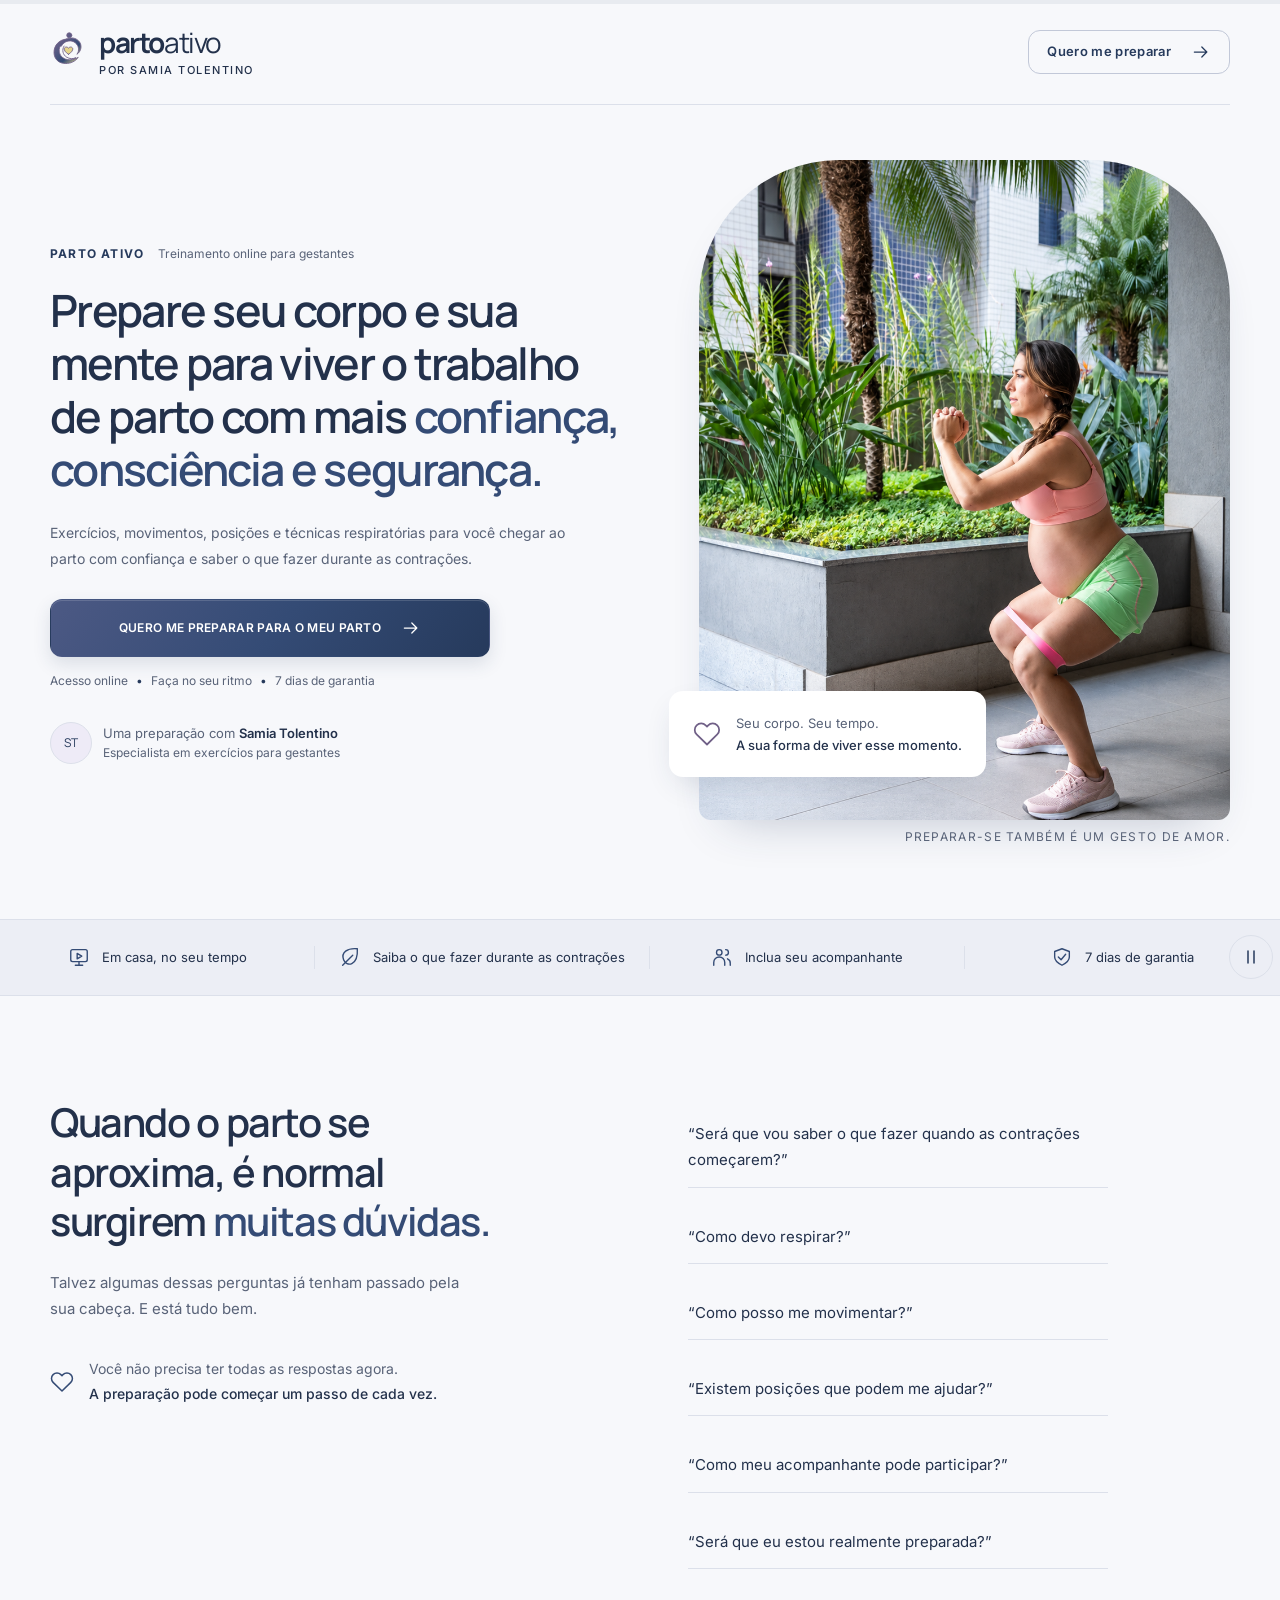
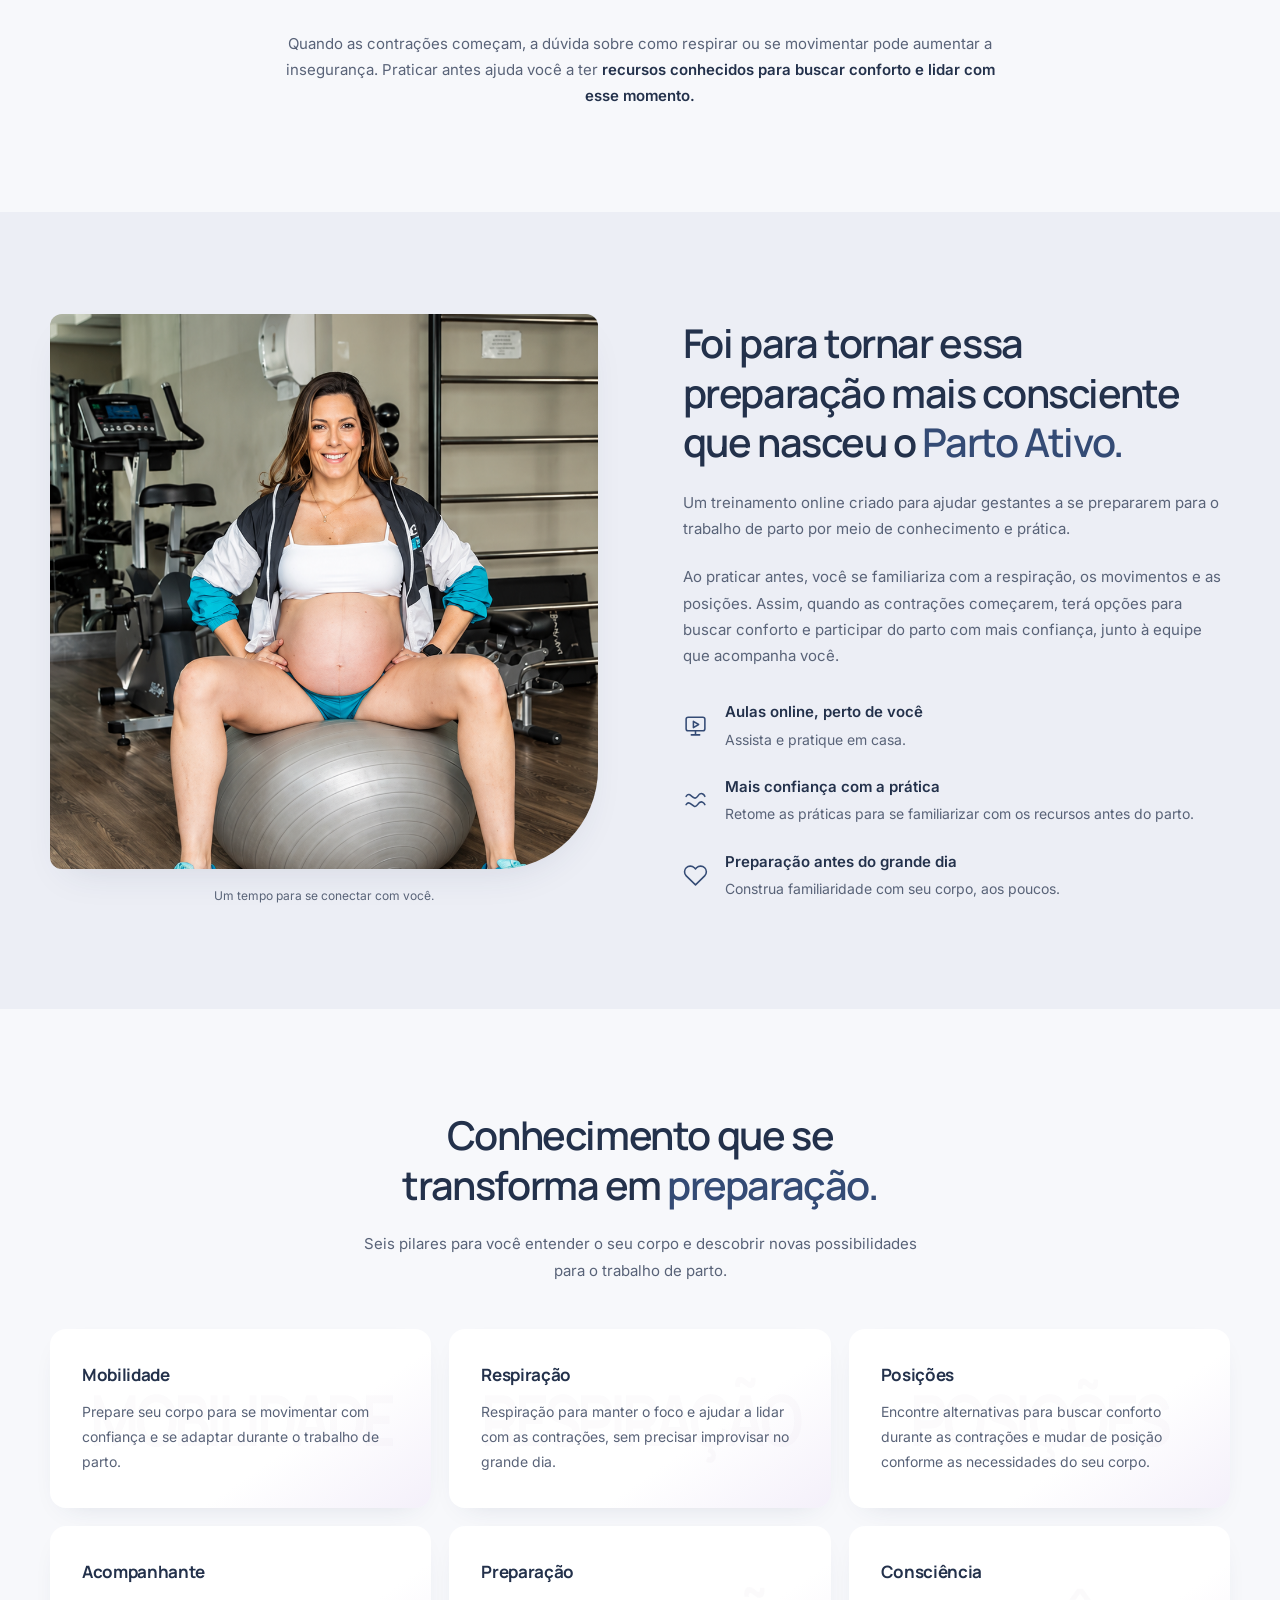
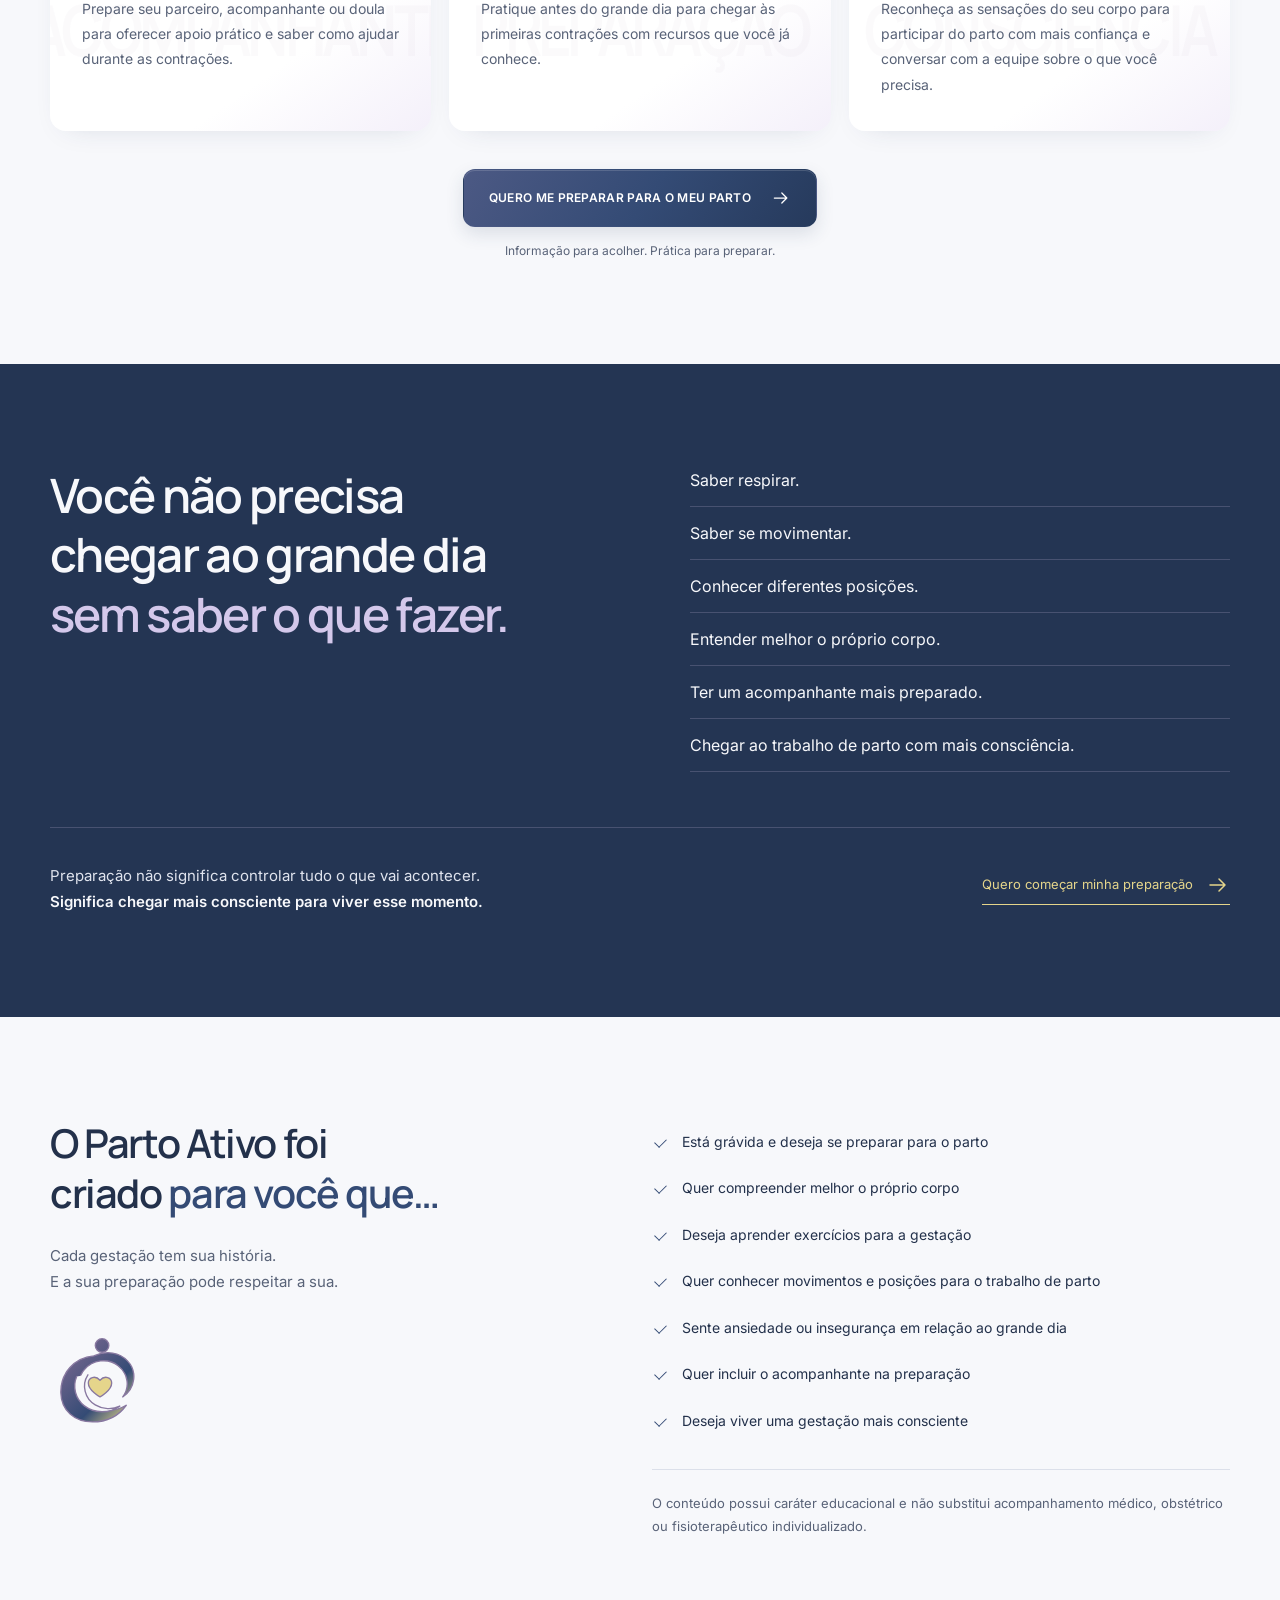
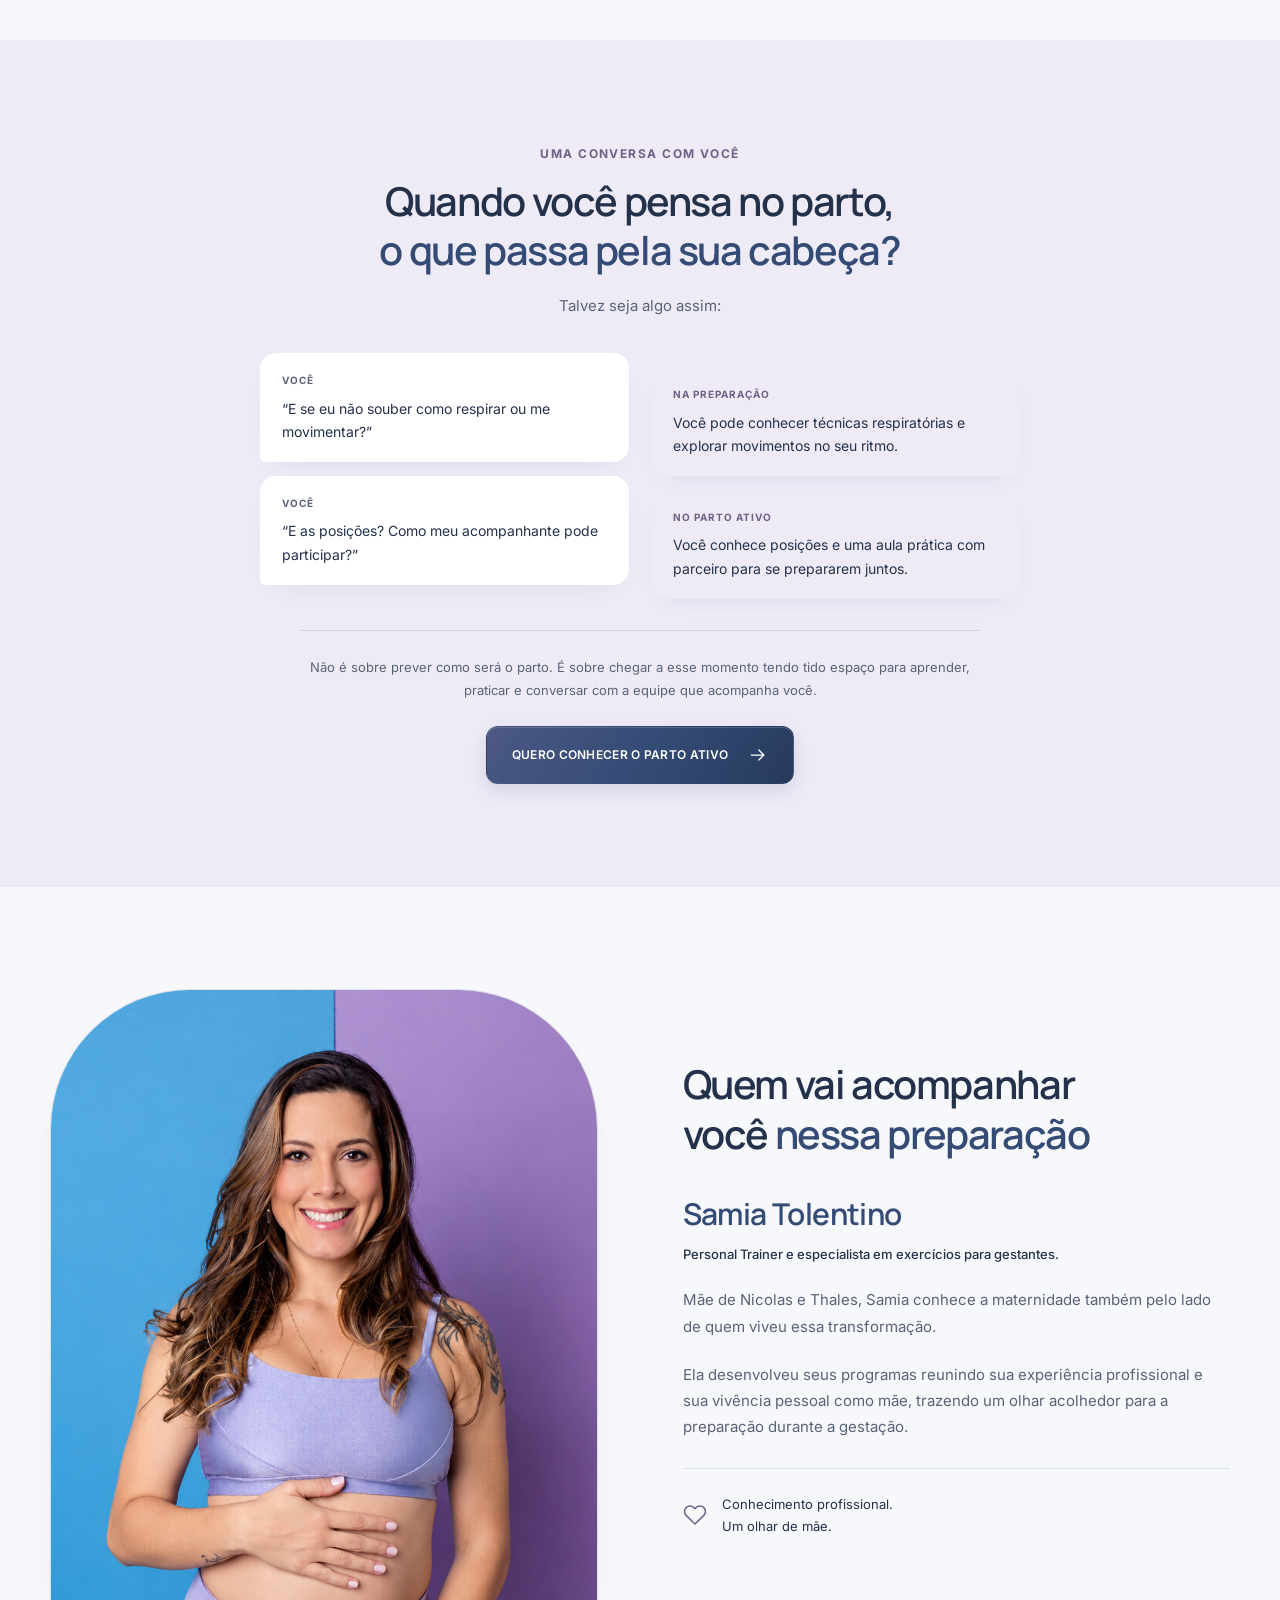
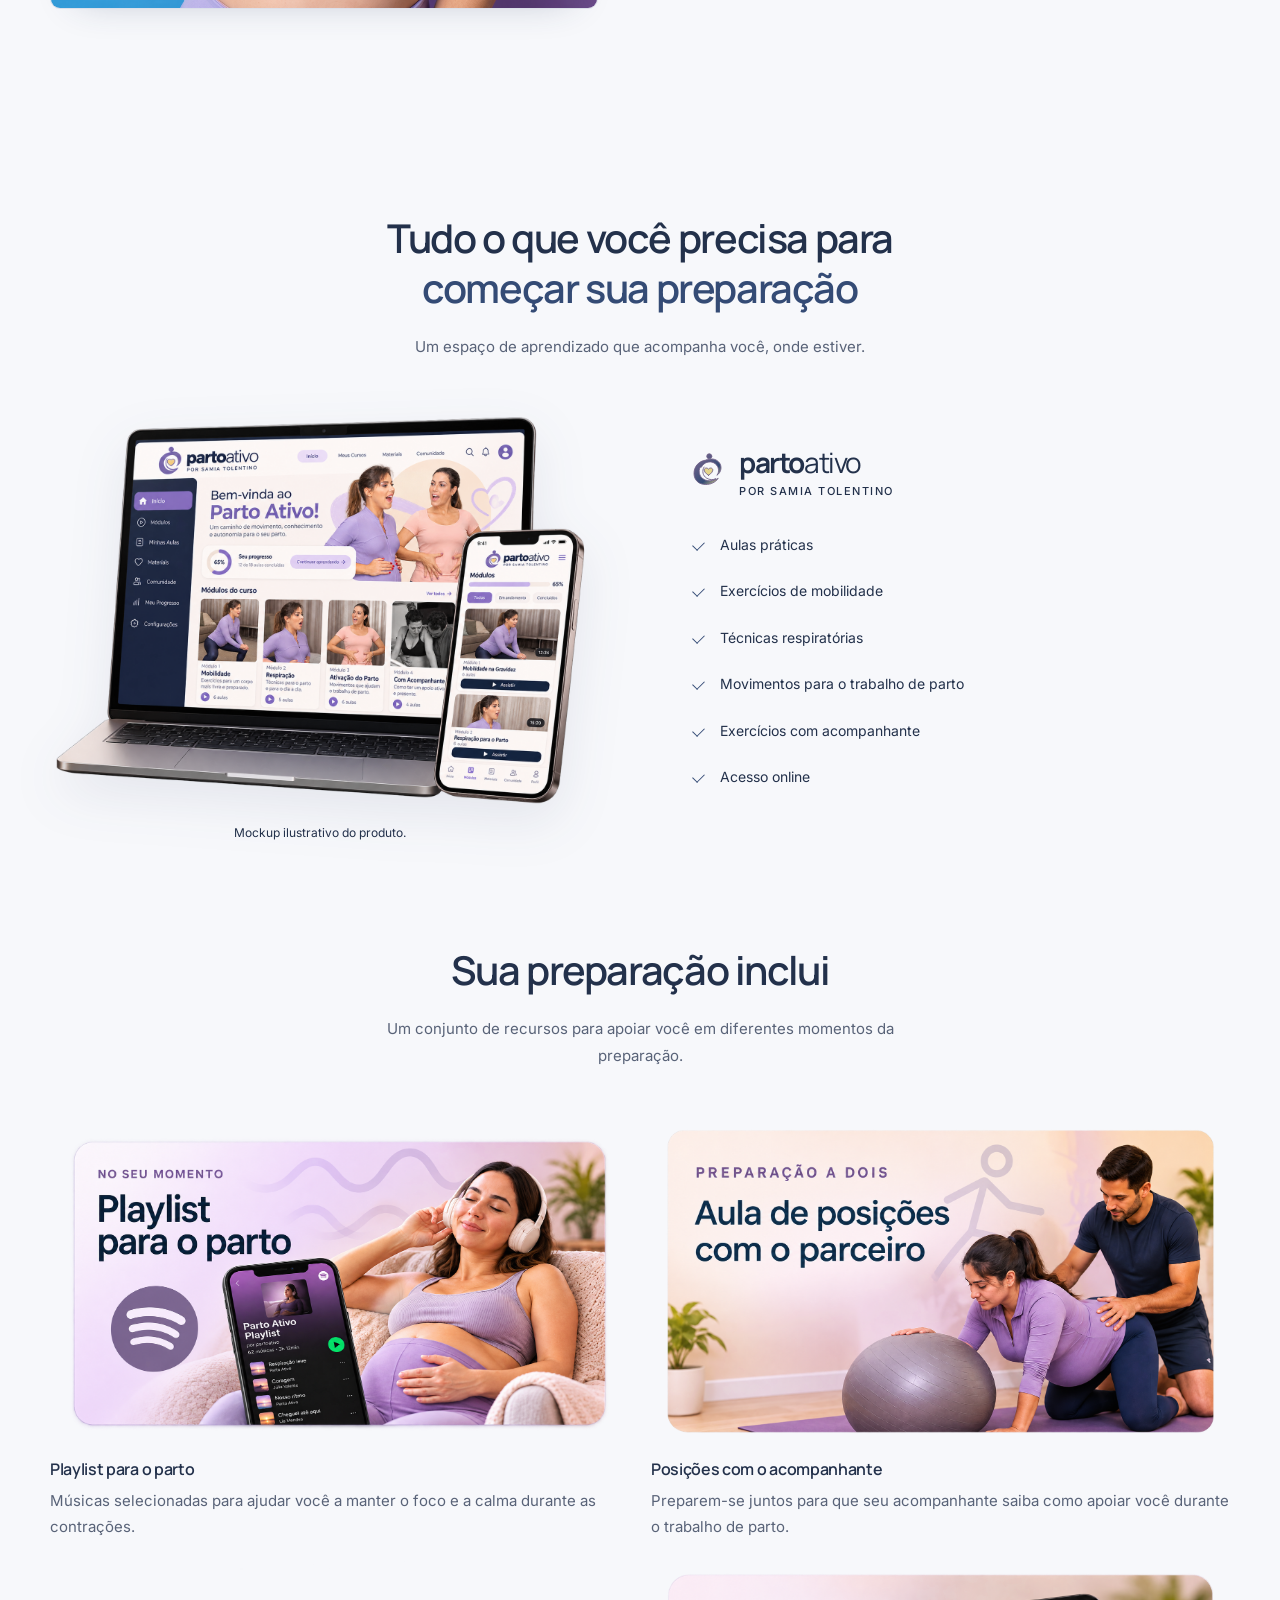
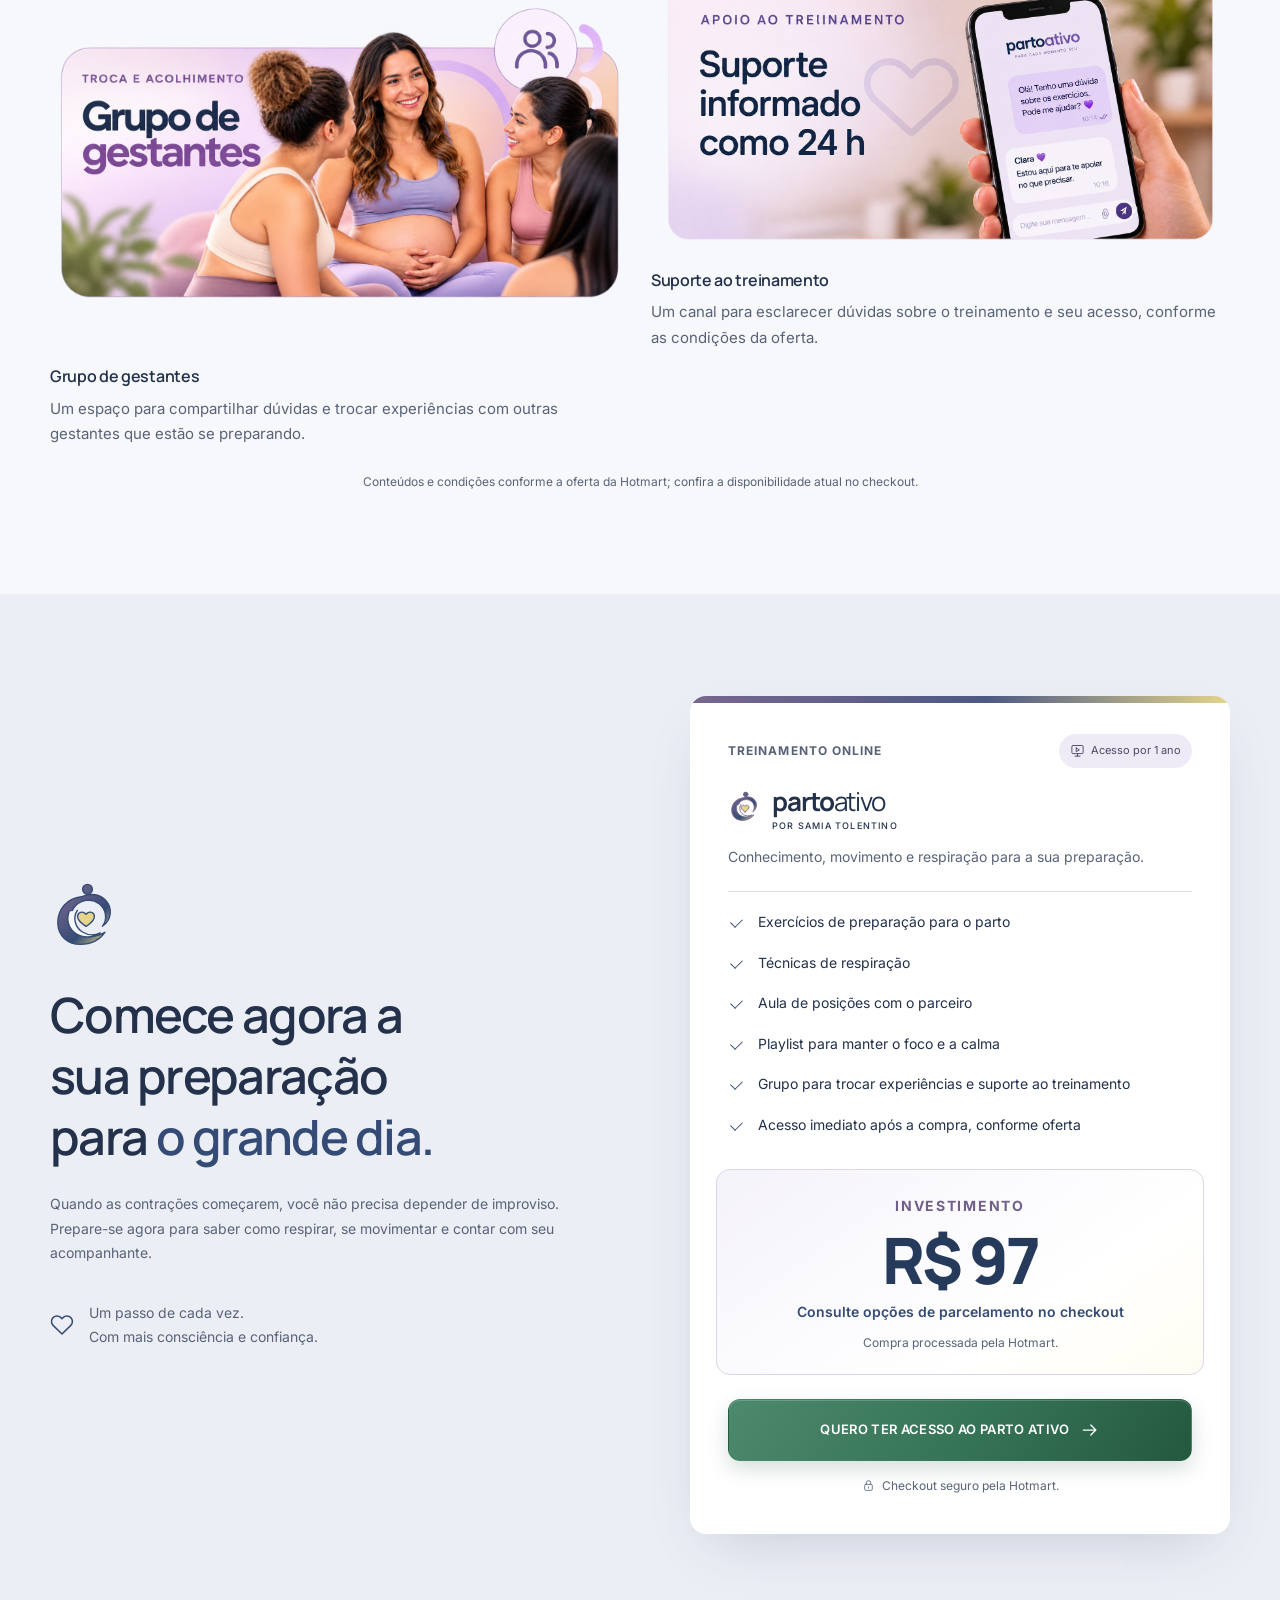
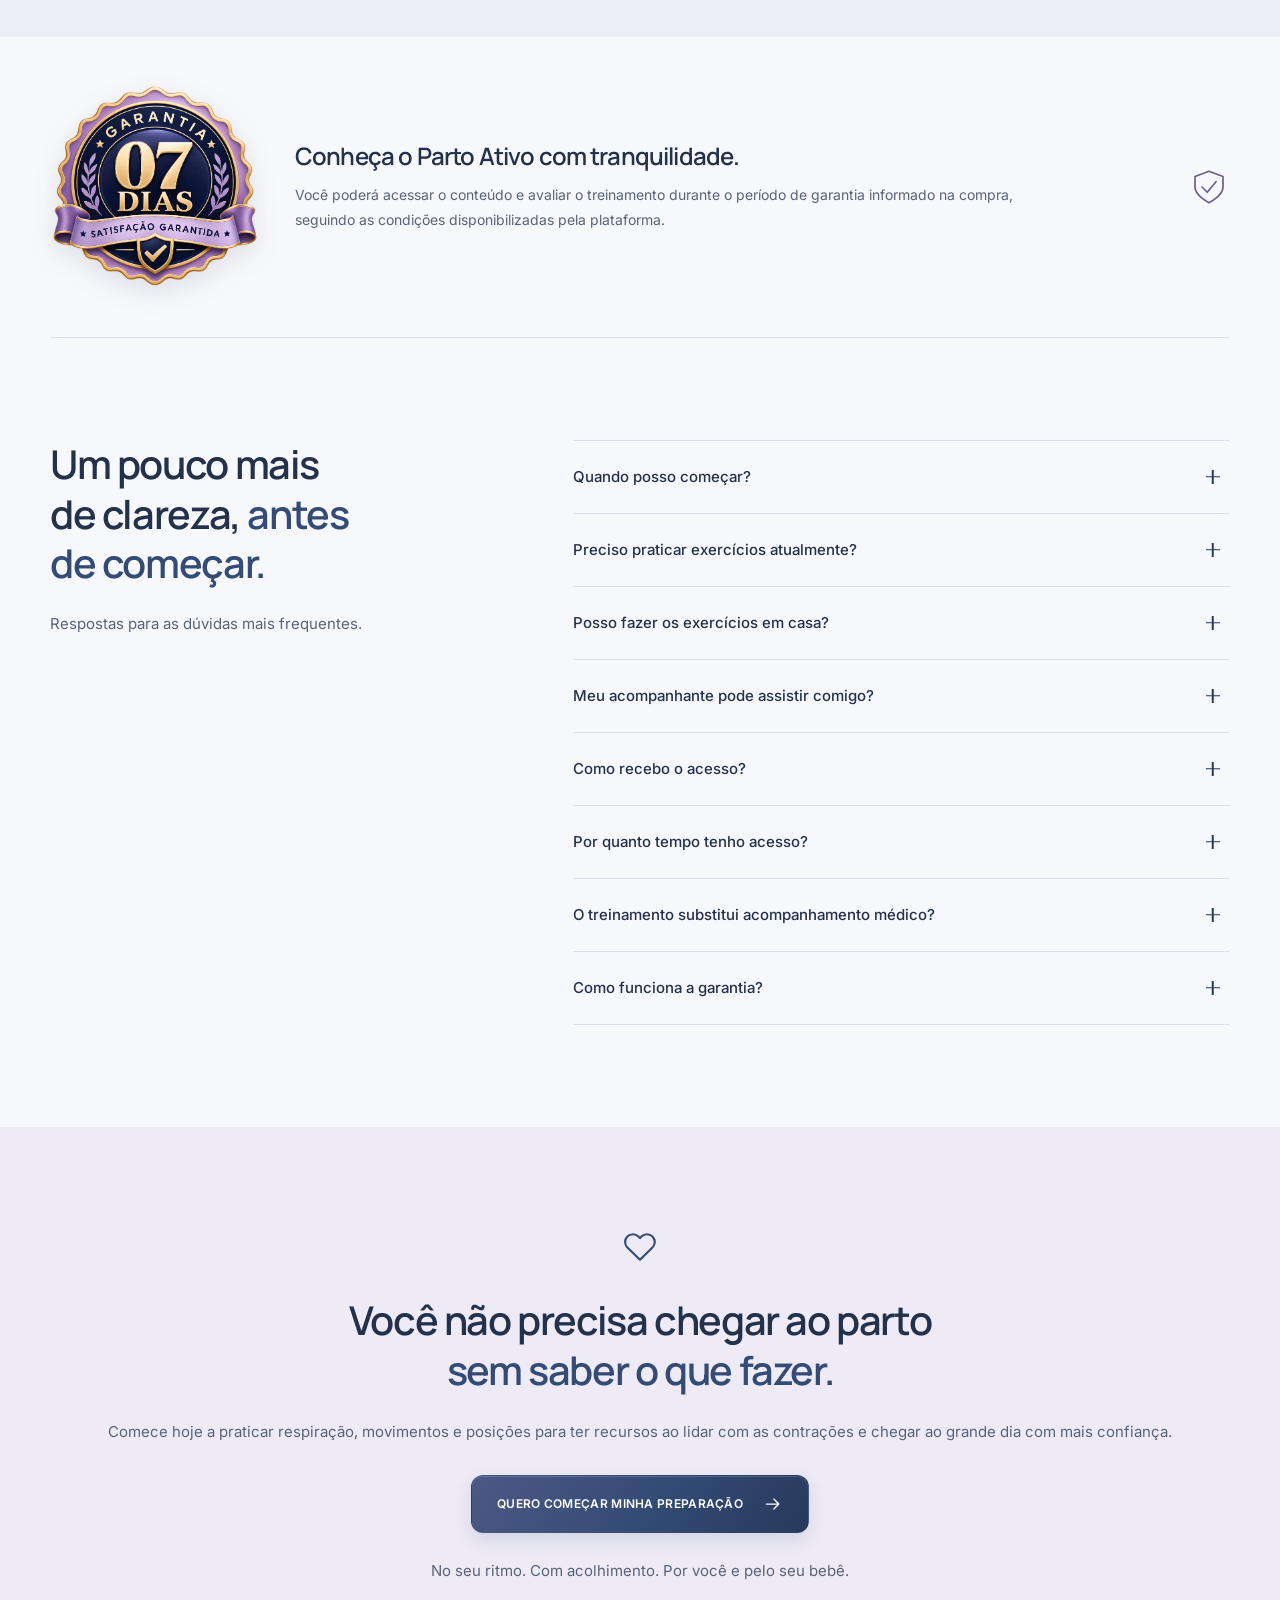
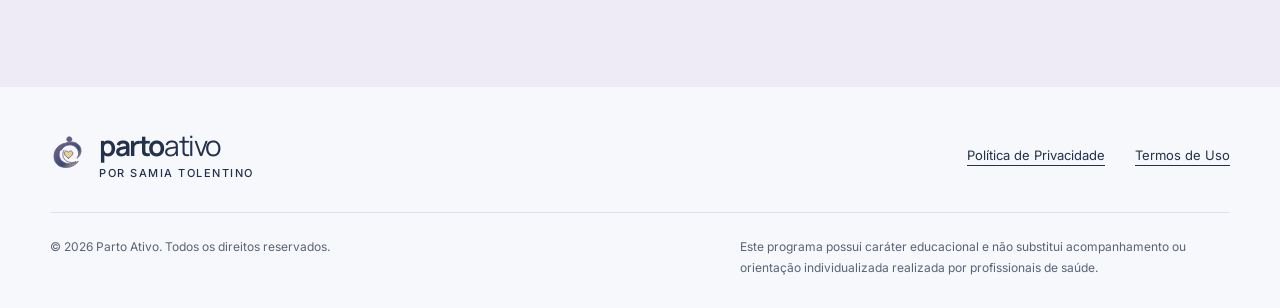
==== commit a2b5c449: "Improve landing page copy and restore VSL source" ====
--- a/index.html
+++ b/index.html
@@ -51,7 +51,7 @@
       <div class="hero-copy">
         <p class="hero-eyebrow">PARTO ATIVO <span>Treinamento online para gestantes</span></p>
         <h1 id="hero-title">Prepare seu corpo e sua mente para viver o trabalho de parto com mais <span>confiança, consciência e segurança.</span></h1>
-        <p class="hero-description">Aprenda exercícios, movimentos, posições e técnicas respiratórias para entender melhor o seu corpo e se preparar de forma mais consciente para um dos momentos mais importantes da sua vida.</p>
+        <p class="hero-description">Exercícios, movimentos, posições e técnicas respiratórias para você chegar ao parto com confiança e saber o que fazer durante as contrações.</p>
         <a class="button" href="#oferta">QUERO ME PREPARAR PARA O MEU PARTO <svg><use href="#i-arrow"/></svg></a>
         <p class="microcopy">Acesso online <span>•</span> Faça no seu ritmo <span>•</span> 7 dias de garantia</p>
         <div class="hero-author"><span class="author-initials">ST</span><p>Uma preparação com <strong>Samia Tolentino</strong><small>Especialista em exercícios para gestantes</small></p></div>
@@ -65,8 +65,8 @@
     <div class="trust-band">
       <div class="trust-window">
         <div class="trust-track" id="trust-track">
-          <div class="trust-group"><span><svg aria-hidden="true"><use href="#i-screen"/></svg>Aprenda de onde estiver</span><span><svg aria-hidden="true"><use href="#i-leaf"/></svg>Respeite o seu ritmo</span><span><svg aria-hidden="true"><use href="#i-people"/></svg>Inclua seu acompanhante</span><span><svg aria-hidden="true"><use href="#i-shield"/></svg>7 dias de garantia</span></div>
-          <div class="trust-group" aria-hidden="true"><span><svg><use href="#i-screen"/></svg>Aprenda de onde estiver</span><span><svg><use href="#i-leaf"/></svg>Respeite o seu ritmo</span><span><svg><use href="#i-people"/></svg>Inclua seu acompanhante</span><span><svg><use href="#i-shield"/></svg>7 dias de garantia</span></div>
+          <div class="trust-group"><span><svg aria-hidden="true"><use href="#i-screen"/></svg>Em casa, no seu tempo</span><span><svg aria-hidden="true"><use href="#i-leaf"/></svg>Saiba o que fazer durante as contrações</span><span><svg aria-hidden="true"><use href="#i-people"/></svg>Inclua seu acompanhante</span><span><svg aria-hidden="true"><use href="#i-shield"/></svg>7 dias de garantia</span></div>
+          <div class="trust-group" aria-hidden="true"><span><svg><use href="#i-screen"/></svg>Em casa, no seu tempo</span><span><svg><use href="#i-leaf"/></svg>Saiba o que fazer durante as contrações</span><span><svg><use href="#i-people"/></svg>Inclua seu acompanhante</span><span><svg><use href="#i-shield"/></svg>7 dias de garantia</span></div>
         </div>
       </div>
       <button class="trust-pause" type="button" aria-controls="trust-track" aria-pressed="false" aria-label="Pausar movimento da faixa" hidden><svg viewBox="0 0 24 24" aria-hidden="true"><path class="pause-symbol" d="M9 6v12M15 6v12"/><path class="play-symbol" d="m9 5 10 7-10 7Z"/></svg></button>
@@ -75,22 +75,22 @@
     <section class="section wrap identification" aria-labelledby="duvidas-title">
       <div><h2 id="duvidas-title">Quando o parto se aproxima, é normal surgirem <span>muitas dúvidas.</span></h2><p>Talvez algumas dessas perguntas já tenham passado pela sua cabeça. E está tudo bem.</p><div class="reassurance"><svg><use href="#i-heart"/></svg><p>Você não precisa ter todas as respostas agora.<br><strong>A preparação pode começar um passo de cada vez.</strong></p></div></div>
       <div class="questions"><p>“Será que vou saber o que fazer quando as contrações começarem?”</p><p>“Como devo respirar?”</p><p>“Como posso me movimentar?”</p><p>“Existem posições que podem me ajudar?”</p><p>“Como meu acompanhante pode participar?”</p><p>“Será que eu estou realmente preparada?”</p></div>
-      <p class="identification-close">Muitas mulheres chegam ao trabalho de parto sem terem aprendido antes como utilizar <strong>respiração, movimento e consciência corporal</strong> nesse momento.</p>
+      <p class="identification-close">Quando as contrações começam, a dúvida sobre como respirar ou se movimentar pode aumentar a insegurança. Praticar antes ajuda você a ter <strong>recursos conhecidos para buscar conforto e lidar com esse momento.</strong></p>
     </section>
 
     <section class="solution section" id="treinamento" aria-labelledby="solution-title"><div class="wrap split">
       <figure class="editorial-photo"><img src="imagem%20samia%20se%C3%A7%C3%A3o%202.png" alt="Samia Tolentino, gestante, sentada em uma bola de exercício durante a preparação física" width="941" height="1694" loading="lazy" decoding="async"><figcaption>Um tempo para se conectar com você.</figcaption></figure>
-      <div class="section-copy"><h2 id="solution-title">Foi para tornar essa preparação mais consciente que nasceu o <span>Parto Ativo.</span></h2><p>Um treinamento online criado para ajudar gestantes a se prepararem para o trabalho de parto por meio de conhecimento e prática.</p><p>Você aprende a conhecer o seu corpo, explorar movimentos e se familiarizar com técnicas que podem auxiliar nesse momento — com espaço para respeitar a sua história e o seu ritmo.</p><ul class="feature-lines"><li><svg><use href="#i-screen"/></svg><span><strong>Aulas online, perto de você</strong>Assista e pratique em casa.</span></li><li><svg><use href="#i-wave"/></svg><span><strong>Aprendizado no seu ritmo</strong>Reveja os conteúdos durante seu período de acesso.</span></li><li><svg><use href="#i-heart"/></svg><span><strong>Preparação antes do grande dia</strong>Construa familiaridade com seu corpo, aos poucos.</span></li></ul></div>
+      <div class="section-copy"><h2 id="solution-title">Foi para tornar essa preparação mais consciente que nasceu o <span>Parto Ativo.</span></h2><p>Um treinamento online criado para ajudar gestantes a se prepararem para o trabalho de parto por meio de conhecimento e prática.</p><p>Ao praticar antes, você se familiariza com a respiração, os movimentos e as posições. Assim, quando as contrações começarem, terá opções para buscar conforto e participar do parto com mais confiança, junto à equipe que acompanha você.</p><ul class="feature-lines"><li><svg><use href="#i-screen"/></svg><span><strong>Aulas online, perto de você</strong>Assista e pratique em casa.</span></li><li><svg><use href="#i-wave"/></svg><span><strong>Mais confiança com a prática</strong>Retome as práticas para se familiarizar com os recursos antes do parto.</span></li><li><svg><use href="#i-heart"/></svg><span><strong>Preparação antes do grande dia</strong>Construa familiaridade com seu corpo, aos poucos.</span></li></ul></div>
     </div></section>
 
     <section class="section wrap learning" aria-labelledby="learn-title"><div class="section-heading"><h2 id="learn-title">Conhecimento que se transforma em <span>preparação.</span></h2><p>Seis pilares para você entender o seu corpo e descobrir novas possibilidades para o trabalho de parto.</p></div>
       <div class="learning-grid">
-        <article class="learning-card" data-watermark="MOBILIDADE"><h3>Mobilidade</h3><p>Exercícios e movimentos para desenvolver maior consciência corporal e mobilidade durante a gestação.</p></article>
-        <article class="learning-card" data-watermark="RESPIRAÇÃO"><h3>Respiração</h3><p>Técnicas respiratórias que podem ser utilizadas durante diferentes momentos do trabalho de parto.</p></article>
-        <article class="learning-card" data-watermark="POSIÇÕES"><h3>Posições</h3><p>Conheça posições e movimentos que podem ser experimentados durante o trabalho de parto.</p></article>
-        <article class="learning-card" data-watermark="ACOMPANHANTE"><h3>Acompanhante</h3><p>Aprenda práticas que podem ser realizadas com parceiro, acompanhante ou doula.</p></article>
-        <article class="learning-card" data-watermark="PREPARAÇÃO"><h3>Preparação</h3><p>Construa uma rotina prática para chegar ao grande dia entendendo melhor o seu corpo.</p></article>
-        <article class="learning-card" data-watermark="CONSCIÊNCIA"><h3>Consciência</h3><p>Entenda melhor o que acontece com seu corpo e sinta-se mais preparada para esse momento.</p></article>
+        <article class="learning-card" data-watermark="MOBILIDADE"><h3>Mobilidade</h3><p>Prepare seu corpo para se movimentar com confiança e se adaptar durante o trabalho de parto.</p></article>
+        <article class="learning-card" data-watermark="RESPIRAÇÃO"><h3>Respiração</h3><p>Respiração para manter o foco e ajudar a lidar com as contrações, sem precisar improvisar no grande dia.</p></article>
+        <article class="learning-card" data-watermark="POSIÇÕES"><h3>Posições</h3><p>Encontre alternativas para buscar conforto durante as contrações e mudar de posição conforme as necessidades do seu corpo.</p></article>
+        <article class="learning-card" data-watermark="ACOMPANHANTE"><h3>Acompanhante</h3><p>Prepare seu parceiro, acompanhante ou doula para oferecer apoio prático e saber como ajudar durante as contrações.</p></article>
+        <article class="learning-card" data-watermark="PREPARAÇÃO"><h3>Preparação</h3><p>Pratique antes do grande dia para chegar às primeiras contrações com recursos que você já conhece.</p></article>
+        <article class="learning-card" data-watermark="CONSCIÊNCIA"><h3>Consciência</h3><p>Reconheça as sensações do seu corpo para participar do parto com mais confiança e conversar com a equipe sobre o que você precisa.</p></article>
       </div><div class="center-action"><a href="#oferta" class="button">QUERO ME PREPARAR PARA O MEU PARTO <svg><use href="#i-arrow"/></svg></a><p class="microcopy">Informação para acolher. Prática para preparar.</p></div>
     </section>
 
@@ -102,28 +102,28 @@
 
     <section class="section wrap split about" id="samia" aria-labelledby="samia-title"><figure class="portrait-placeholder about-portrait"><img src="imagem%20apresenta%C3%A7%C3%A3o%20samia.png" alt="Samia Tolentino, personal trainer e especialista em exercícios para gestantes" width="1024" height="1536" loading="lazy" decoding="async"></figure><div class="section-copy"><h2 id="samia-title">Quem vai acompanhar você <span>nessa preparação</span></h2><h3 class="samia-name">Samia Tolentino</h3><p class="samia-role">Personal Trainer e especialista em exercícios para gestantes.</p><p>Mãe de Nicolas e Thales, Samia conhece a maternidade também pelo lado de quem viveu essa transformação.</p><p>Ela desenvolveu seus programas reunindo sua experiência profissional e sua vivência pessoal como mãe, trazendo um olhar acolhedor para a preparação durante a gestação.</p><div class="samia-signoff"><svg><use href="#i-heart"/></svg><span>Conhecimento profissional.<br>Um olhar de mãe.</span></div></div></section>
 
-    <section class="testimonials section" aria-labelledby="testimonials-title"><div class="wrap"><div class="section-heading"><h2 id="testimonials-title">Experiências de quem <span>decidiu se preparar</span></h2><p>Este espaço será preenchido com relatos reais, publicados com autorização.</p></div><div class="testimonial-grid"><article class="testimonial-placeholder"><span aria-hidden="true">“</span><h3>[DEPOIMENTO REAL 01]</h3><p>Aguardando relato autorizado.</p></article><article class="testimonial-placeholder"><span aria-hidden="true">“</span><h3>[DEPOIMENTO REAL 02]</h3><p>Aguardando relato autorizado.</p></article><article class="testimonial-placeholder"><span aria-hidden="true">“</span><h3>[DEPOIMENTO REAL 03]</h3><p>Aguardando relato autorizado.</p></article><article class="testimonial-placeholder"><span aria-hidden="true">“</span><h3>[DEPOIMENTO REAL 04]</h3><p>Aguardando relato autorizado.</p></article></div></div></section>
+    <!-- Inserir somente depoimentos reais com autorização de publicação. -->
 
     <section class="section wrap receives" aria-labelledby="receives-title"><div class="section-heading"><h2 id="receives-title">Tudo o que você precisa para <span>começar sua preparação</span></h2><p>Um espaço de aprendizado que acompanha você, onde estiver.</p></div><div class="split"><figure class="devices product-mockup"><img src="mockup%20parto%20ativo.png" alt="Mockup ilustrativo do treinamento Parto Ativo em notebook e smartphone." width="1463" height="1080" loading="lazy" decoding="async"><figcaption class="mockup-caption">Mockup ilustrativo do produto.</figcaption></figure><div class="receives-copy"><div class="brand receives-brand" aria-label="Parto Ativo por Samia Tolentino"><span class="brand-mark" aria-hidden="true"><svg><use href="#i-pregnant"/></svg></span><span>parto<span class="brand-light">ativo</span><small>POR SAMIA TOLENTINO</small></span></div><ul class="check-list"><li>Aulas práticas</li><li>Exercícios de mobilidade</li><li>Técnicas respiratórias</li><li>Movimentos para o trabalho de parto</li><li>Exercícios com acompanhante</li><li>Acesso online</li></ul></div></div></section>
 
-    <section class="bonuses section" aria-labelledby="bonus-title"><div class="wrap"><div class="section-heading"><h2 id="bonus-title">Sua preparação inclui</h2><p>Um conjunto de recursos para apoiar você em diferentes momentos da preparação.</p></div><div class="bonus-grid"><article><img src="card%20playlist%20para%20o%20parto.png" alt="No seu momento: Playlist para o parto" width="1536" height="1024" loading="lazy" decoding="async"></article><article><img src="card%20aula%20de%20posi%C3%A7%C3%B5es%20com%20o%20parceiro.png" alt="Preparação a dois: Aula de posições com o parceiro" width="1536" height="1024" loading="lazy" decoding="async"></article><article><img src="card%20grupo%20de%20gestantes.png" alt="Troca e acolhimento: Grupo de gestantes" width="1536" height="1024" loading="lazy" decoding="async"></article><article><img src="card%20suporte.png" alt="Apoio ao treinamento: Suporte informado como 24 horas" width="1536" height="1024" loading="lazy" decoding="async"></article></div><p class="offer-validation">Conteúdos e condições conforme a oferta da Hotmart; confira a disponibilidade atual no checkout.</p></div></section>
+    <section class="bonuses section" aria-labelledby="bonus-title"><div class="wrap"><div class="section-heading"><h2 id="bonus-title">Sua preparação inclui</h2><p>Um conjunto de recursos para apoiar você em diferentes momentos da preparação.</p></div><div class="bonus-grid"><article><img src="card%20playlist%20para%20o%20parto.png" alt="No seu momento: Playlist para o parto" width="1536" height="1024" loading="lazy" decoding="async"><h3>Playlist para o parto</h3><p>Músicas selecionadas para ajudar você a manter o foco e a calma durante as contrações.</p></article><article><img src="card%20aula%20de%20posi%C3%A7%C3%B5es%20com%20o%20parceiro.png" alt="Preparação a dois: Aula de posições com o parceiro" width="1536" height="1024" loading="lazy" decoding="async"><h3>Posições com o acompanhante</h3><p>Preparem-se juntos para que seu acompanhante saiba como apoiar você durante o trabalho de parto.</p></article><article><img src="card%20grupo%20de%20gestantes.png" alt="Troca e acolhimento: Grupo de gestantes" width="1536" height="1024" loading="lazy" decoding="async"><h3>Grupo de gestantes</h3><p>Um espaço para compartilhar dúvidas e trocar experiências com outras gestantes que estão se preparando.</p></article><article><img src="card%20suporte.png" alt="Apoio ao treinamento: Suporte informado como 24 horas" width="1536" height="1024" loading="lazy" decoding="async"><h3>Suporte ao treinamento</h3><p>Um canal para esclarecer dúvidas sobre o treinamento e seu acesso, conforme as condições da oferta.</p></article></div><p class="offer-validation">Conteúdos e condições conforme a oferta da Hotmart; confira a disponibilidade atual no checkout.</p></div></section>
 
-    <section class="section offer-section" id="oferta" aria-labelledby="offer-title"><div class="wrap offer-layout"><div class="offer-intro"><svg class="offer-leaf" aria-hidden="true"><use href="#i-pregnant"/></svg><h2 id="offer-title">Comece agora a sua preparação para <span>o grande dia.</span></h2><p>Seu corpo está vivendo uma transformação.<br>Dedique um tempo para conhecê-lo melhor.</p><div class="offer-small"><svg><use href="#i-heart"/></svg><span>Um passo de cada vez.<br>Com mais consciência e confiança.</span></div></div><div class="offer-card"><div class="offer-topline"><span class="offer-kicker">TREINAMENTO ONLINE</span><span class="offer-duration"><svg><use href="#i-screen"/></svg> Acesso por 1 ano</span></div><div class="brand offer-brand" aria-label="Parto Ativo por Samia Tolentino"><span class="brand-mark" aria-hidden="true"><svg><use href="#i-pregnant"/></svg></span><span>parto<span class="brand-light">ativo</span><small>POR SAMIA TOLENTINO</small></span></div><p class="offer-promise">Conhecimento, movimento e respiração para a sua preparação.</p><ul class="check-list"><li>Exercícios de preparação para o parto</li><li>Técnicas de respiração</li><li>Aula de posições com o parceiro</li><li>Playlist para o parto</li><li>Grupo de gestantes e suporte informado como 24 h</li><li>Acesso imediato após a compra, conforme oferta</li></ul><div class="price"><span class="price-label">INVESTIMENTO</span><strong>R$ 97</strong><span class="price-installment">Consulte opções de parcelamento no checkout</span><small>Compra processada pela Hotmart.</small></div><a class="button checkout" href="https://pay.hotmart.com/W79517181N?off=9f0wvm5w">QUERO TER ACESSO AO PARTO ATIVO <svg><use href="#i-arrow"/></svg></a><p class="checkout-note"><svg><use href="#i-lock"/></svg>Checkout seguro pela Hotmart.</p></div></div></section>
+    <section class="section offer-section" id="oferta" aria-labelledby="offer-title"><div class="wrap offer-layout"><div class="offer-intro"><svg class="offer-leaf" aria-hidden="true"><use href="#i-pregnant"/></svg><h2 id="offer-title">Comece agora a sua preparação para <span>o grande dia.</span></h2><p>Quando as contrações começarem, você não precisa depender de improviso. Prepare-se agora para saber como respirar, se movimentar e contar com seu acompanhante.</p><div class="offer-small"><svg><use href="#i-heart"/></svg><span>Um passo de cada vez.<br>Com mais consciência e confiança.</span></div></div><div class="offer-card"><div class="offer-topline"><span class="offer-kicker">TREINAMENTO ONLINE</span><span class="offer-duration"><svg><use href="#i-screen"/></svg> Acesso por 1 ano</span></div><div class="brand offer-brand" aria-label="Parto Ativo por Samia Tolentino"><span class="brand-mark" aria-hidden="true"><svg><use href="#i-pregnant"/></svg></span><span>parto<span class="brand-light">ativo</span><small>POR SAMIA TOLENTINO</small></span></div><p class="offer-promise">Conhecimento, movimento e respiração para a sua preparação.</p><ul class="check-list"><li>Exercícios de preparação para o parto</li><li>Técnicas de respiração</li><li>Aula de posições com o parceiro</li><li>Playlist para manter o foco e a calma</li><li>Grupo para trocar experiências e suporte ao treinamento</li><li>Acesso imediato após a compra, conforme oferta</li></ul><div class="price"><span class="price-label">INVESTIMENTO</span><strong>R$ 97</strong><span class="price-installment">Consulte opções de parcelamento no checkout</span><small>Compra processada pela Hotmart.</small></div><a class="button checkout" href="https://pay.hotmart.com/W79517181N?off=9f0wvm5w">QUERO TER ACESSO AO PARTO ATIVO <svg><use href="#i-arrow"/></svg></a><p class="checkout-note"><svg><use href="#i-lock"/></svg>Checkout seguro pela Hotmart.</p></div></div></section>
 
     <section class="guarantee wrap" aria-labelledby="guarantee-title"><img class="guarantee-seal-art" src="selo%2007%20dias.png" alt="Selo de garantia de 07 dias" width="1280" height="1280" loading="lazy" decoding="async"><div><h2 id="guarantee-title">Conheça o Parto Ativo com tranquilidade.</h2><p>Você poderá acessar o conteúdo e avaliar o treinamento durante o período de garantia informado na compra, seguindo as condições disponibilizadas pela plataforma.</p></div><svg class="guarantee-icon" aria-hidden="true"><use href="#i-shield"/></svg></section>
 
     <section class="section wrap faq" aria-labelledby="faq-title"><div><h2 id="faq-title">Um pouco mais de clareza, <span>antes de começar.</span></h2><p>Respostas para as dúvidas mais frequentes.</p></div><div class="accordion">
       <details><summary>Quando posso começar?</summary><div><p>A página da oferta informa acesso imediato após a compra. Para saber em que fase da gestação iniciar as práticas, converse com a equipe que acompanha você.</p></div></details>
-      <details><summary>Preciso praticar exercícios atualmente?</summary><div><p>[A CONFIRMAR: pré-requisitos e adaptações para diferentes níveis de experiência.] A prática deve respeitar as orientações dos profissionais responsáveis pela sua gestação.</p></div></details>
-      <details><summary>Posso fazer os exercícios em casa?</summary><div><p>O treinamento é online e prevê a possibilidade de praticar em casa. Respeite as orientações de cada aula e as recomendações individualizadas da sua equipe de saúde. [A CONFIRMAR: materiais e espaço necessários.]</p></div></details>
-      <details><summary>Meu acompanhante pode assistir comigo?</summary><div><p>O conteúdo inclui práticas com parceiro, acompanhante ou doula para que essa pessoa participe da sua preparação. [A CONFIRMAR: regras de acesso e compartilhamento da plataforma.]</p></div></details>
+      <details><summary>Preciso praticar exercícios atualmente?</summary><div><p>Antes de iniciar as práticas, converse com a equipe que acompanha sua gestação sobre seu nível de atividade física e suas necessidades. Consulte a responsável pelo treinamento antes da compra para confirmar se as aulas atendem ao seu momento e à sua experiência.</p></div></details>
+      <details><summary>Posso fazer os exercícios em casa?</summary><div><p>Sim, o treinamento é online e permite praticar em casa. Siga as orientações de cada aula e da equipe que acompanha sua gestação. Consulte a responsável pelo treinamento antes da compra para confirmar os materiais e o espaço necessários.</p></div></details>
+      <details><summary>Meu acompanhante pode assistir comigo?</summary><div><p>O conteúdo inclui uma aula de posições com parceiro, acompanhante ou doula para vocês se prepararem juntos. Para consultar as regras de acesso e compartilhamento da plataforma, confira as condições da Hotmart.</p></div></details>
       <details><summary>Como recebo o acesso?</summary><div><p>A oferta informa acesso imediato pela Hotmart. Confira no checkout as instruções de acesso vinculadas ao seu pagamento.</p></div></details>
       <details><summary>Por quanto tempo tenho acesso?</summary><div><p>A página oficial do produto informa acesso por 1 ano. Confira se essa condição permanece na oferta exibida no checkout antes da compra.</p></div></details>
       <details><summary>O treinamento substitui acompanhamento médico?</summary><div><p>Não. O Parto Ativo possui caráter educacional e não substitui acompanhamento médico, obstétrico, fisioterapêutico ou recomendações individualizadas dos profissionais responsáveis pela gestação.</p></div></details>
       <details><summary>Como funciona a garantia?</summary><div><p>A oferta informa 7 dias de garantia. Você poderá acessar o conteúdo e avaliar o treinamento nesse período, seguindo as condições disponibilizadas pela plataforma. Confira na compra as regras e o procedimento para solicitar reembolso.</p></div></details>
     </div></section>
 
-    <section class="final-cta section" id="comecar" aria-labelledby="final-title"><div class="wrap"><svg aria-hidden="true"><use href="#i-heart"/></svg><h2 id="final-title">O nascimento do seu bebê será único.<br><span>A sua preparação também pode ser.</span></h2><p>Comece hoje a se preparar com mais informação, consciência e confiança.</p><a class="button" href="https://pay.hotmart.com/W79517181N?off=9f0wvm5w">QUERO COMEÇAR MINHA PREPARAÇÃO <svg><use href="#i-arrow"/></svg></a><p class="microcopy">No seu ritmo. Com acolhimento. Por você e pelo seu bebê.</p></div></section>
+    <section class="final-cta section" id="comecar" aria-labelledby="final-title"><div class="wrap"><svg aria-hidden="true"><use href="#i-heart"/></svg><h2 id="final-title">Você não precisa chegar ao parto<br><span>sem saber o que fazer.</span></h2><p>Comece hoje a praticar respiração, movimentos e posições para ter recursos ao lidar com as contrações e chegar ao grande dia com mais confiança.</p><a class="button" href="https://pay.hotmart.com/W79517181N?off=9f0wvm5w">QUERO COMEÇAR MINHA PREPARAÇÃO <svg><use href="#i-arrow"/></svg></a><p class="microcopy">No seu ritmo. Com acolhimento. Por você e pelo seu bebê.</p></div></section>
   </main>
   <footer class="footer wrap"><div class="footer-top"><a class="brand" href="#inicio"><span class="brand-mark" aria-hidden="true"><svg><use href="#i-pregnant"/></svg></span><span>parto<span class="brand-light">ativo</span><small>POR SAMIA TOLENTINO</small></span></a><nav aria-label="Informações legais"><a href="privacidade.html">Política de Privacidade</a><a href="termos.html">Termos de Uso</a></nav></div><div class="footer-bottom"><p>© <span id="year">2026</span> Parto Ativo. Todos os direitos reservados.</p><p>Este programa possui caráter educacional e não substitui acompanhamento ou orientação individualizada realizada por profissionais de saúde.</p></div></footer>
   <aside class="mobile-sticky" aria-label="Comece sua preparação" hidden><a class="button" href="#oferta">QUERO ME PREPARAR <svg><use href="#i-arrow"/></svg></a></aside>
--- a/styles.css
+++ b/styles.css
@@ -112,6 +112,8 @@
 .bonus-grid{grid-template-columns:repeat(2,minmax(0,1fr));gap:22px}
 .bonus-grid article{display:block;min-height:0;padding:0;background:transparent;border:0;border-radius:12px;box-shadow:none}
 .bonus-grid article img{width:100%;height:auto;object-fit:contain}
+.bonus-grid article h3{margin:18px 0 8px}
+.bonus-grid article p{color:var(--muted);line-height:1.7;margin:0}
 .bonus-grid article:hover{animation:none;transform:translateY(-3px);box-shadow:none}
 @media(max-width:760px){.bonus-grid{grid-template-columns:1fr;gap:18px}}
 .about-portrait{position:relative}
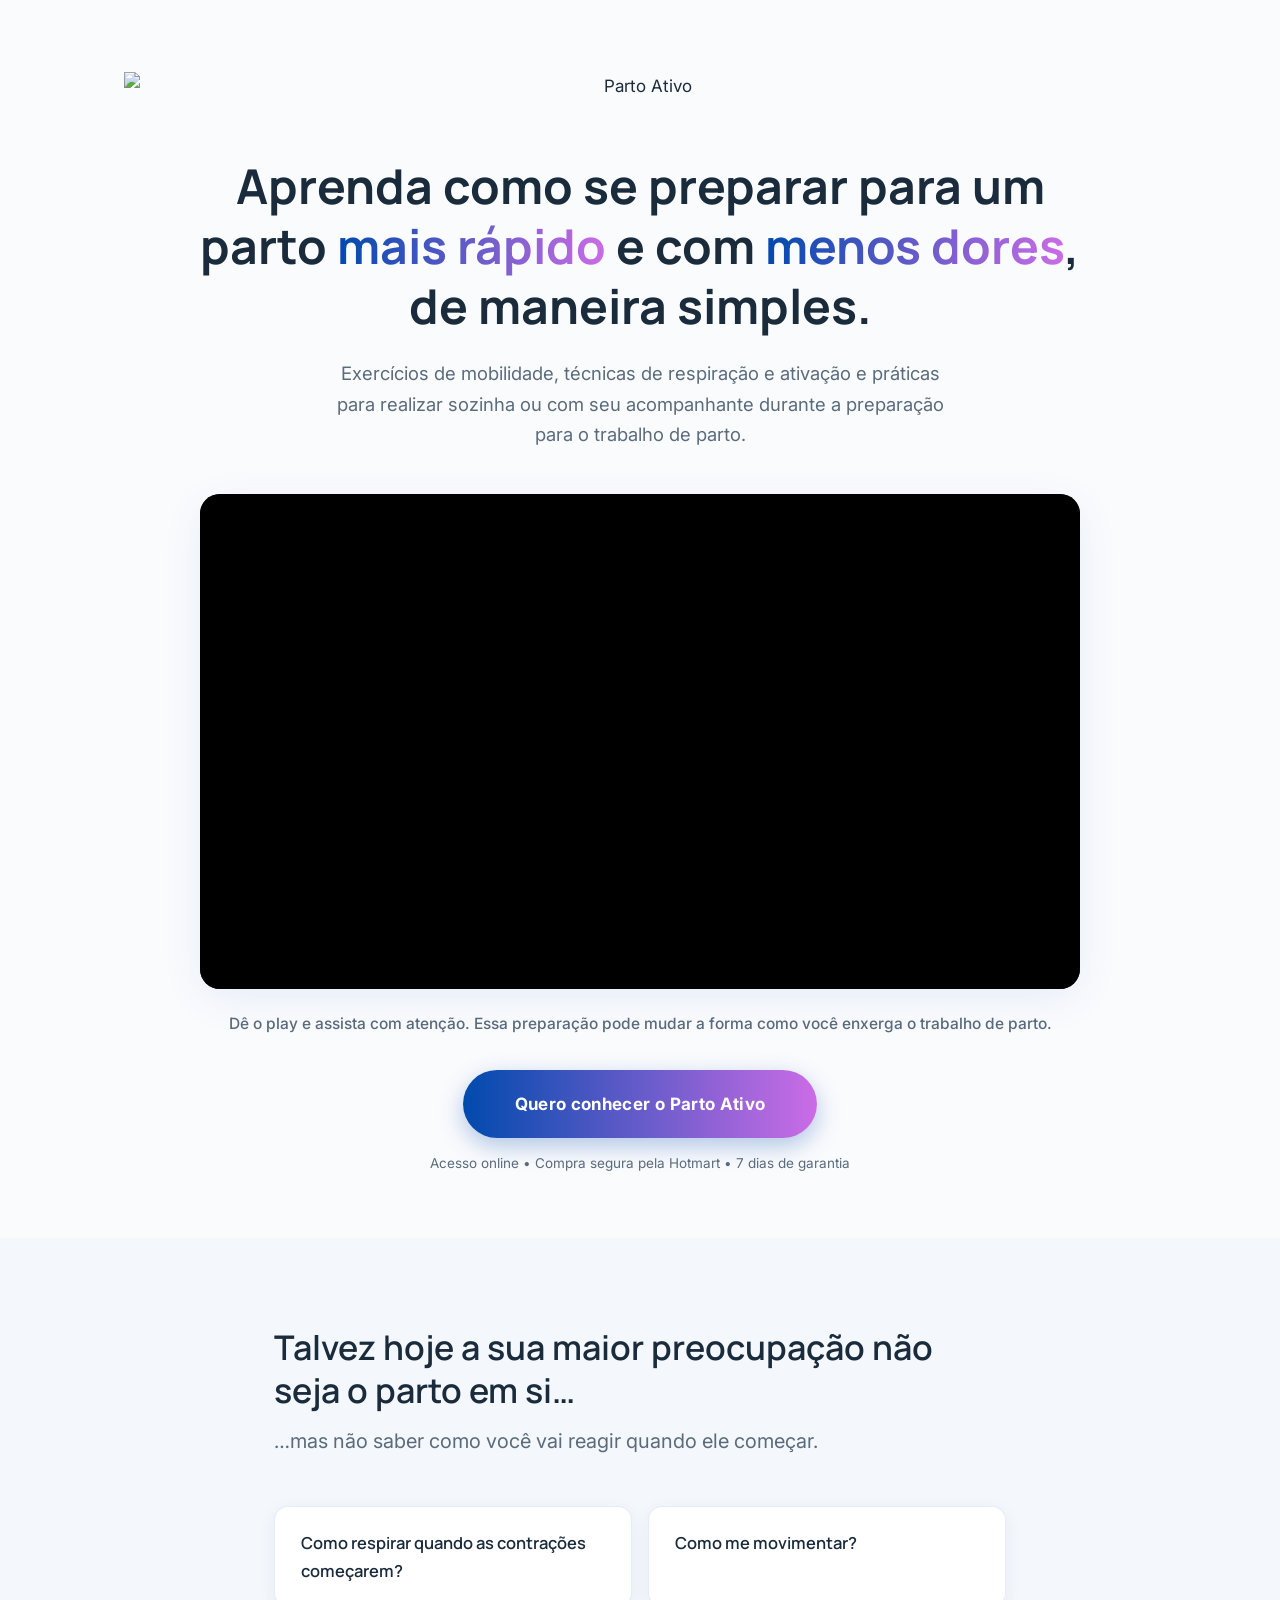
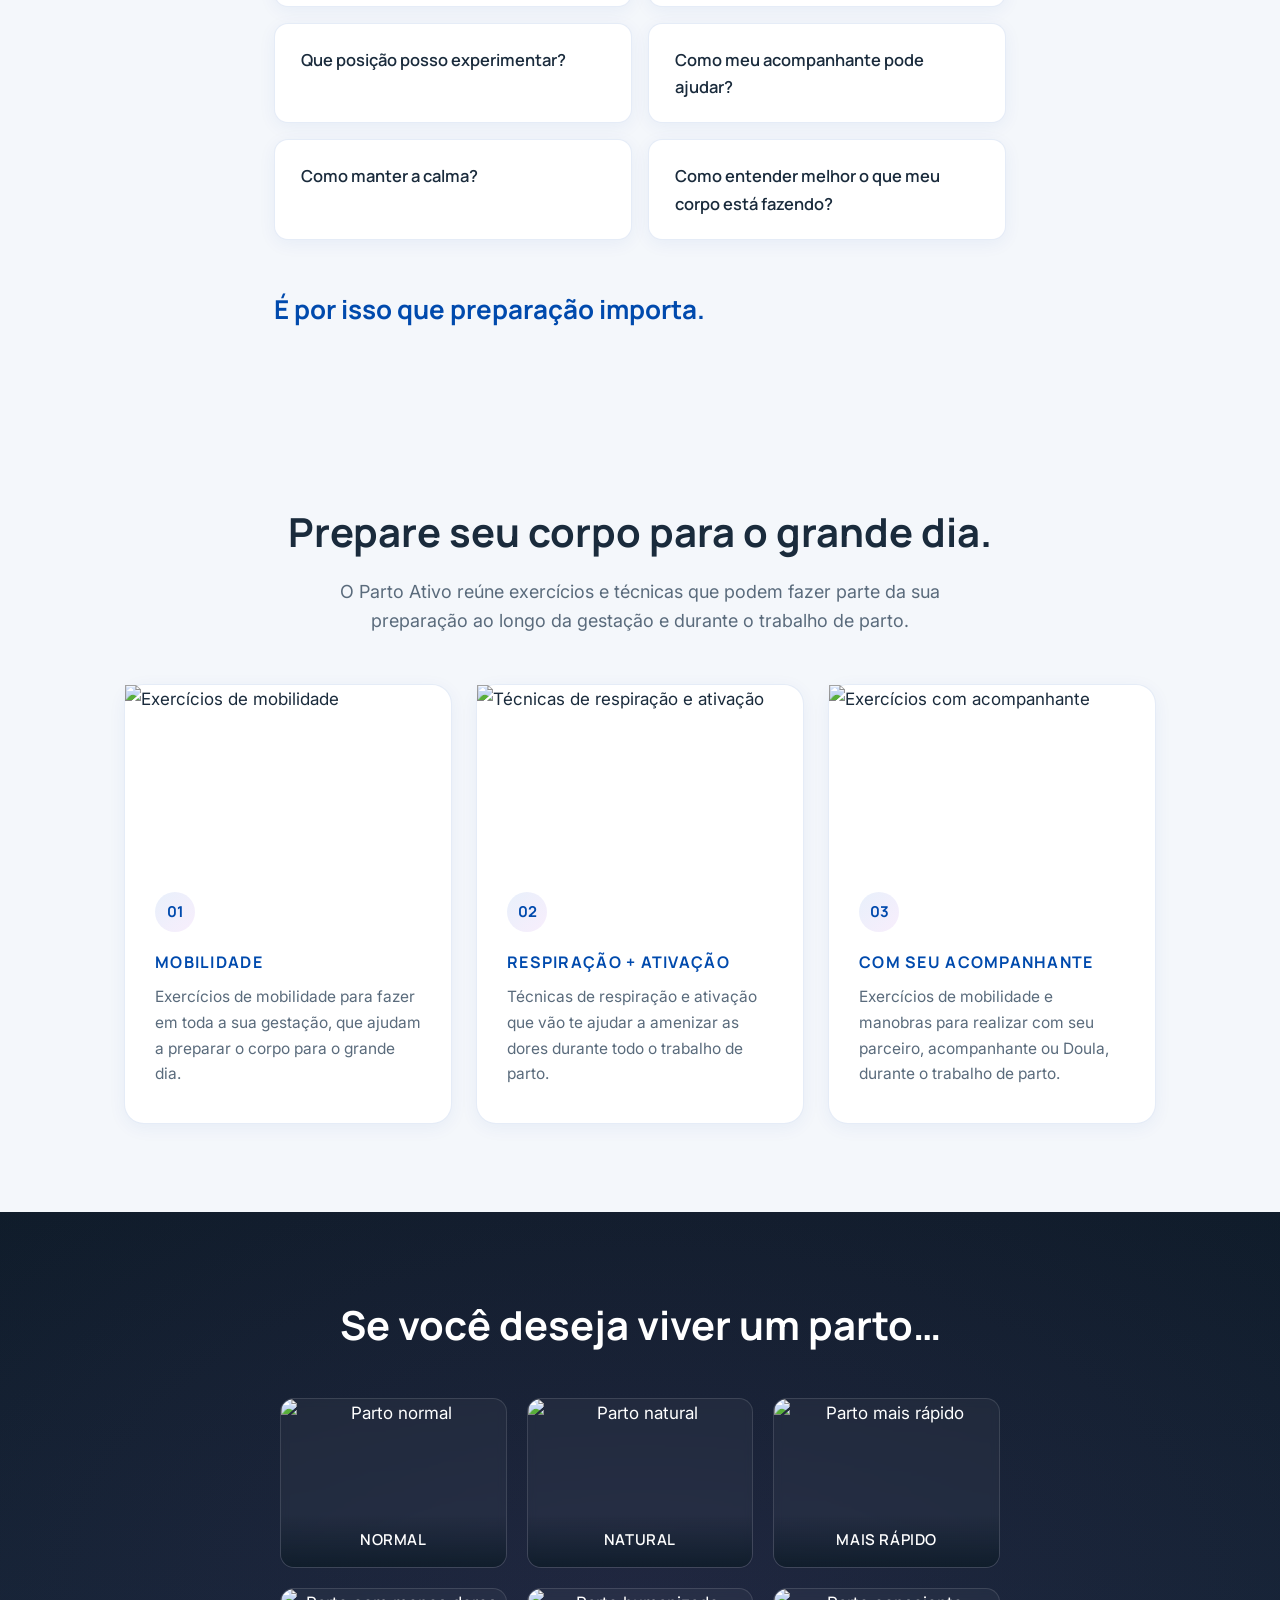
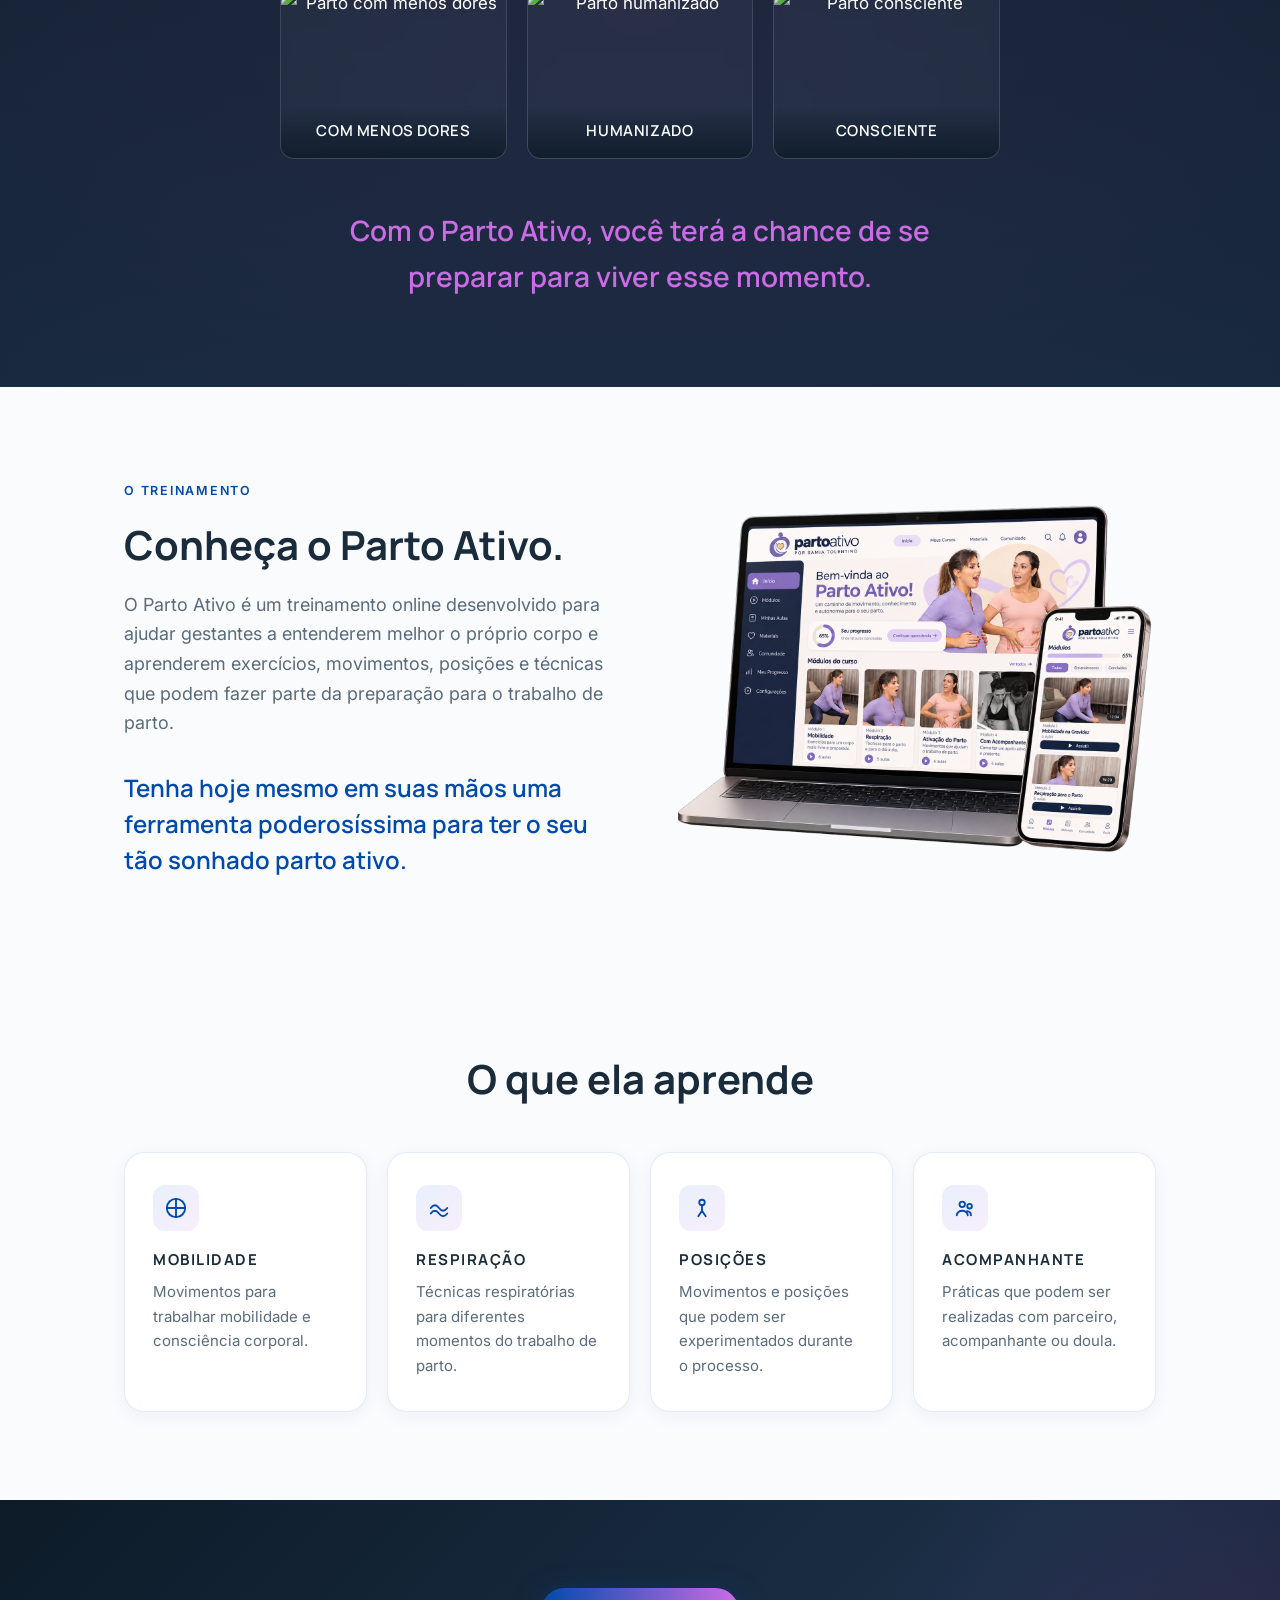
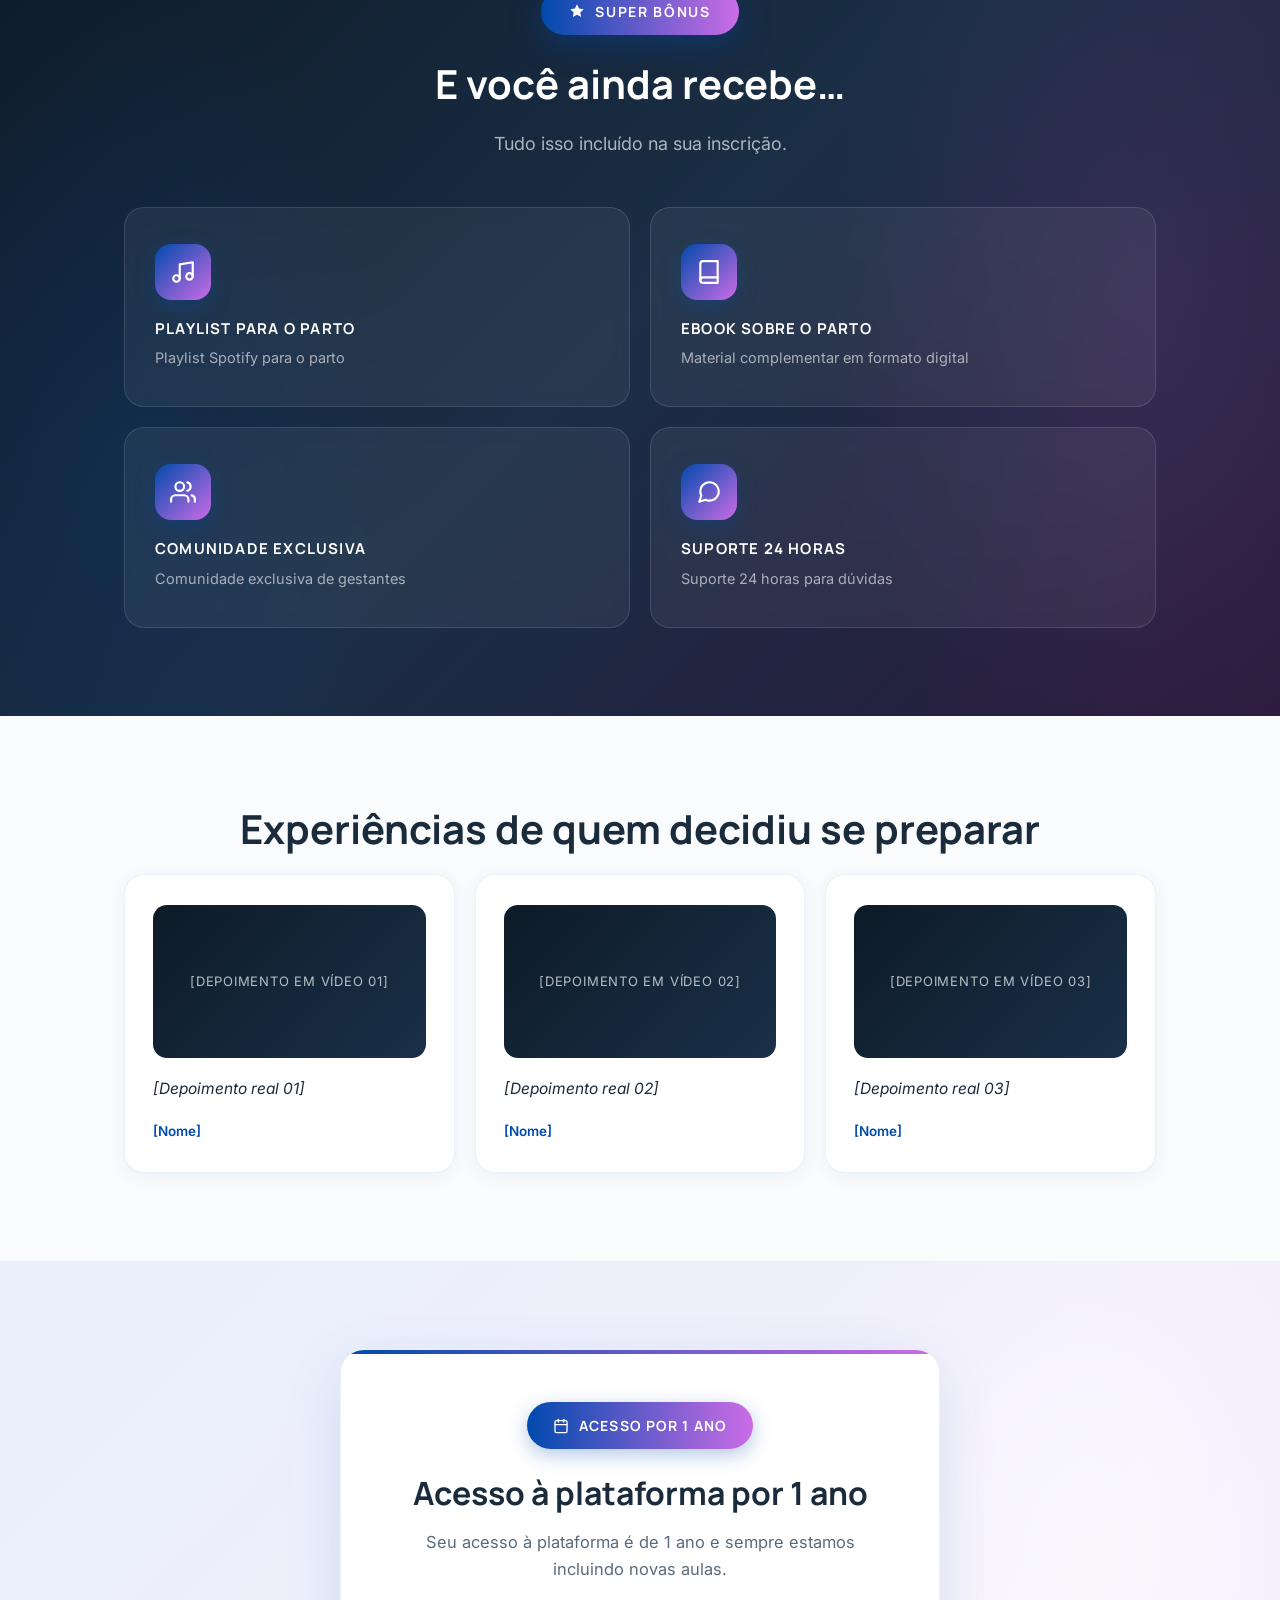
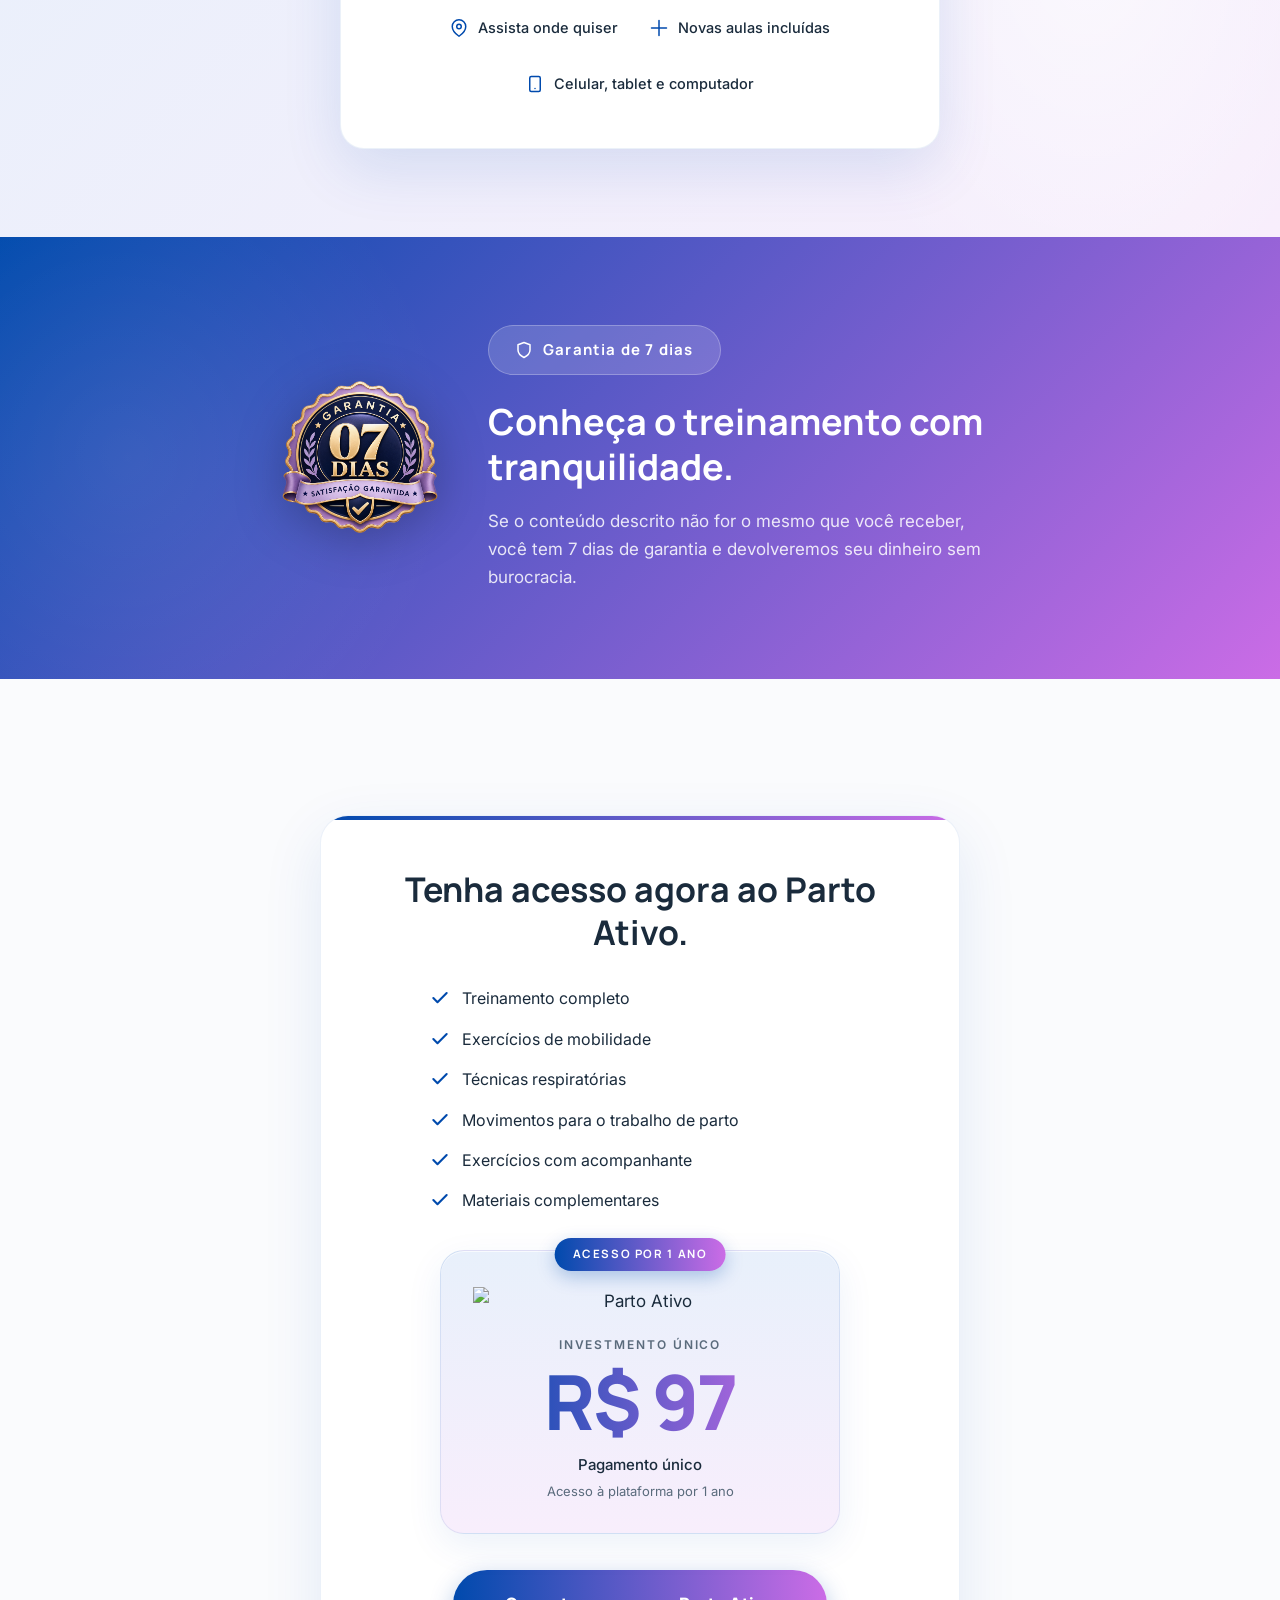
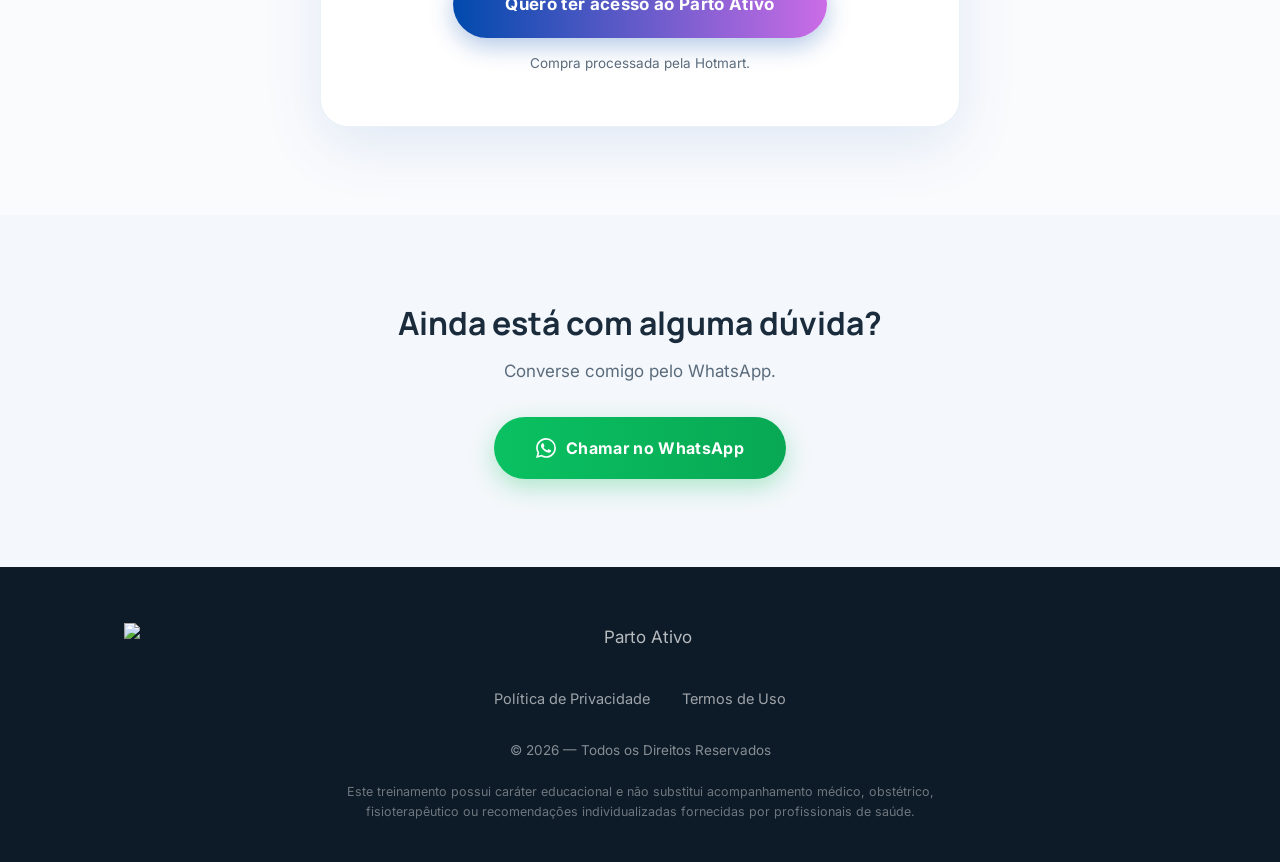
==== commit 353940d0: "feat: integrate official VTurb VSL smartplayer (vid-6aa989239d506be59af010a2)" ====
--- a/index.html
+++ b/index.html
@@ -1,131 +1,1537 @@
-<!doctype html>
+<!DOCTYPE html>
 <html lang="pt-BR">
 <head>
-  <meta charset="utf-8">
-  <meta name="viewport" content="width=device-width, initial-scale=1">
-  <meta name="theme-color" content="#f7f8fb">
-  <title>Parto Ativo | Prepare-se com Samia Tolentino</title>
-  <meta name="description" content="Prepare seu corpo e sua mente para o trabalho de parto. Conheça o Parto Ativo, treinamento online de Samia Tolentino com movimentos, posições e respiração.">
-  <meta name="robots" content="noindex, nofollow">
-  <link rel="canonical" href="https://partoativo.vercel.app/">
+  <meta charset="UTF-8">
+  <meta name="viewport" content="width=device-width, initial-scale=1.0">
+  <title>Parto Ativo — Aprenda como ter um parto mais rápido e com menos dores</title>
+  <meta name="description" content="Exercícios de mobilidade, técnicas de respiração e ativação e práticas para realizar sozinha ou com seu acompanhante durante a preparação para o trabalho de parto.">
+  <meta property="og:title" content="Parto Ativo — Samia Tolentino">
+  <meta property="og:description" content="Aprenda como se preparar para um parto mais rápido e com menos dores, de maneira simples.">
   <meta property="og:type" content="website">
-  <meta property="og:locale" content="pt_BR">
-  <meta property="og:url" content="https://partoativo.vercel.app/">
-  <meta property="og:title" content="Parto Ativo — preparação que acolhe você">
-  <meta property="og:description" content="Conhecimento, movimento e respiração para viver o trabalho de parto com mais consciência. Com Samia Tolentino.">
-  <meta property="og:image" content="https://partoativo.vercel.app/foto%20hero.png">
-  <meta property="og:image:alt" content="Gestante praticando um agachamento com faixa elástica">
-  <link rel="icon" href="favicon.png" type="image/png">
-  <link rel="icon" href="favicon.svg" type="image/svg+xml">
+  <link rel="icon" type="image/png" href="favicon.png">
   <link rel="preconnect" href="https://fonts.googleapis.com">
   <link rel="preconnect" href="https://fonts.gstatic.com" crossorigin>
-  <link rel="preconnect" href="https://images.pexels.com">
-  <link href="https://fonts.googleapis.com/css2?family=Inter:wght@400;500;600;700&family=Manrope:wght@400;500;600;700&display=swap" rel="stylesheet">
-  <link rel="stylesheet" href="styles.css">
-  <script src="script.js" defer></script>
+  <link href="https://fonts.googleapis.com/css2?family=Inter:wght@400;500;600&family=Manrope:wght@600;700;800&display=swap" rel="stylesheet">
+  <style>
+    :root {
+      --blue: #004AAD;
+      --blue-dark: #003A8A;
+      --blue-light: #E8F0FB;
+      --purple: #CB6CE6;
+      --purple-dark: #A84EC4;
+      --purple-light: #F8EEFC;
+      --dark: #0D1B28;
+      --text: #1A2B3C;
+      --muted: #5A6B7C;
+      --white: #FFFFFF;
+      --bg: #FAFBFD;
+      --cream: #F4F7FB;
+      --radius: 20px;
+      --radius-sm: 14px;
+      --shadow: 0 10px 40px rgba(0, 74, 173, 0.08);
+      --shadow-sm: 0 4px 18px rgba(0, 74, 173, 0.06);
+      --font-title: 'Manrope', sans-serif;
+      --font-body: 'Inter', sans-serif;
+    }
+
+    * { margin: 0; padding: 0; box-sizing: border-box; }
+
+    html { scroll-behavior: smooth; }
+
+    body {
+      font-family: var(--font-body);
+      background: var(--bg);
+      color: var(--text);
+      line-height: 1.65;
+      font-size: 17px;
+      -webkit-font-smoothing: antialiased;
+    }
+
+    h1, h2, h3, h4 {
+      font-family: var(--font-title);
+      line-height: 1.25;
+      font-weight: 700;
+      color: var(--text);
+    }
+
+    img { max-width: 100%; display: block; }
+
+    .container {
+      max-width: 1080px;
+      margin: 0 auto;
+      padding: 0 24px;
+    }
+
+    .container-narrow { max-width: 780px; }
+
+    section { padding: 88px 0; }
+
+    .eyebrow {
+      display: inline-block;
+      font-family: var(--font-body);
+      font-size: 12.5px;
+      font-weight: 600;
+      letter-spacing: 0.14em;
+      text-transform: uppercase;
+      color: var(--blue);
+      margin-bottom: 18px;
+    }
+
+    .section-title {
+      font-size: clamp(28px, 4vw, 40px);
+      margin-bottom: 20px;
+    }
+
+    .section-sub {
+      color: var(--muted);
+      font-size: 18px;
+      max-width: 640px;
+    }
+
+    .center { text-align: center; }
+    .center .section-sub { margin-left: auto; margin-right: auto; }
+
+    .gradient-text {
+      background: linear-gradient(90deg, var(--blue), var(--purple));
+      -webkit-background-clip: text;
+      background-clip: text;
+      -webkit-text-fill-color: transparent;
+    }
+
+    /* ---------- Buttons ---------- */
+    .btn {
+      display: inline-flex;
+      align-items: center;
+      justify-content: center;
+      gap: 10px;
+      font-family: var(--font-body);
+      font-weight: 700;
+      font-size: 16px;
+      letter-spacing: 0.02em;
+      color: var(--white);
+      background: linear-gradient(90deg, var(--blue), var(--purple));
+      border: none;
+      border-radius: 999px;
+      padding: 18px 42px;
+      cursor: pointer;
+      text-decoration: none;
+      transition: transform 0.25s ease, box-shadow 0.25s ease, filter 0.25s ease;
+      box-shadow: 0 8px 24px rgba(0, 74, 173, 0.3);
+    }
+
+    .btn:hover {
+      transform: translateY(-2px);
+      box-shadow: 0 12px 32px rgba(0, 74, 173, 0.38);
+      filter: brightness(1.06);
+    }
+
+    .btn:focus-visible {
+      outline: 3px solid var(--purple);
+      outline-offset: 3px;
+    }
+
+    .btn-xl { padding: 20px 52px; font-size: 17px; }
+
+    .btn-whatsapp {
+      background: linear-gradient(90deg, #0AC161, #08A854);
+      box-shadow: 0 8px 24px rgba(10, 193, 97, 0.3);
+    }
+
+    .btn-whatsapp:hover {
+      box-shadow: 0 12px 32px rgba(10, 193, 97, 0.38);
+    }
+
+    .microcopy {
+      font-size: 13.5px;
+      color: var(--muted);
+      margin-top: 14px;
+    }
+
+    /* ---------- Barra de progresso ---------- */
+    .scroll-progress {
+      position: fixed;
+      top: 0;
+      left: 0;
+      height: 3px;
+      width: 100%;
+      transform-origin: 0 50%;
+      transform: scaleX(0);
+      background: linear-gradient(90deg, var(--blue), var(--purple));
+      z-index: 200;
+      pointer-events: none;
+    }
+
+    /* ---------- Hero ---------- */
+    .hero {
+      padding: 72px 0 64px;
+      text-align: center;
+    }
+
+    .hero-logo {
+      height: 56px;
+      width: auto;
+      margin: 0 auto 28px;
+    }
+
+    .hero h1 {
+      font-size: clamp(30px, 4.6vw, 48px);
+      font-weight: 700;
+      max-width: 880px;
+      margin: 0 auto 22px;
+    }
+
+    .hero .subheadline {
+      font-size: 18.5px;
+      color: var(--muted);
+      max-width: 640px;
+      margin: 0 auto 44px;
+    }
+
+    .vsl-wrapper {
+      max-width: 880px;
+      margin: 0 auto;
+    }
+
+    .vsl-player {
+      position: relative;
+      width: 100%;
+      aspect-ratio: 16 / 9;
+      background: linear-gradient(135deg, var(--dark) 0%, #1A3048 100%);
+      border-radius: var(--radius);
+      overflow: hidden;
+      box-shadow: var(--shadow);
+      display: flex;
+      align-items: center;
+      justify-content: center;
+    }
+
+    .vsl-placeholder {
+      color: rgba(255, 255, 255, 0.85);
+      font-family: var(--font-title);
+      font-weight: 600;
+      font-size: clamp(16px, 2.4vw, 22px);
+      letter-spacing: 0.06em;
+      text-transform: uppercase;
+      display: flex;
+      flex-direction: column;
+      align-items: center;
+      gap: 18px;
+      padding: 24px;
+      text-align: center;
+    }
+
+    .vsl-play-btn {
+      width: 76px;
+      height: 76px;
+      border-radius: 50%;
+      background: rgba(255, 255, 255, 0.14);
+      border: 1.5px solid rgba(255, 255, 255, 0.5);
+      display: flex;
+      align-items: center;
+      justify-content: center;
+      cursor: pointer;
+      transition: background 0.25s ease, transform 0.25s ease;
+      backdrop-filter: blur(4px);
+    }
+
+    .vsl-play-btn:hover { background: rgba(255, 255, 255, 0.26); transform: scale(1.06); }
+
+    .vsl-play-btn svg { width: 28px; height: 28px; fill: #fff; margin-left: 4px; }
+
+    .vsl-embed {
+      position: absolute;
+      inset: 0;
+      width: 100%;
+      height: 100%;
+      border: 0;
+      display: none;
+    }
+
+    .vsl-embed.active { display: block; }
+
+    .vsl-microcopy {
+      margin-top: 22px;
+      font-size: 15.5px;
+      color: var(--muted);
+      font-weight: 500;
+    }
+
+    .hero-cta {
+      margin-top: 34px;
+      opacity: 0;
+      transform: translateY(10px);
+      transition: opacity 0.6s ease, transform 0.6s ease;
+      pointer-events: none;
+    }
+
+    .hero-cta.visible {
+      opacity: 1;
+      transform: translateY(0);
+      pointer-events: auto;
+    }
+
+    /* ---------- Promessa / Identificação ---------- */
+    .promessa { background: var(--cream); }
+
+    .promessa .lead {
+      font-family: var(--font-title);
+      font-size: clamp(24px, 3.4vw, 34px);
+      font-weight: 600;
+      max-width: 720px;
+      margin-bottom: 14px;
+    }
+
+    .promessa .lead-continuation {
+      font-size: 20px;
+      color: var(--muted);
+      margin-bottom: 48px;
+    }
+
+    .questions {
+      display: grid;
+      grid-template-columns: repeat(auto-fit, minmax(280px, 1fr));
+      gap: 16px;
+      max-width: 860px;
+      margin-bottom: 48px;
+    }
+
+    .question-card {
+      background: var(--white);
+      border: 1px solid rgba(0, 74, 173, 0.1);
+      border-radius: var(--radius-sm);
+      padding: 22px 26px;
+      font-family: var(--font-title);
+      font-weight: 600;
+      font-size: 16.5px;
+      box-shadow: var(--shadow-sm);
+      cursor: default;
+      user-select: none;
+      transition: transform 0.25s ease, box-shadow 0.25s ease, border-color 0.25s ease;
+    }
+
+    .question-card:hover {
+      transform: translateY(-3px);
+      box-shadow: var(--shadow);
+      border-color: rgba(0, 74, 173, 0.25);
+    }
+
+    .promessa .closing {
+      font-family: var(--font-title);
+      font-size: clamp(20px, 2.6vw, 26px);
+      font-weight: 700;
+      color: var(--blue);
+    }
+
+    /* ---------- 3 Pilares ---------- */
+    .pilares { background: var(--cream); }
+
+    .pilares-grid {
+      display: grid;
+      grid-template-columns: repeat(auto-fit, minmax(280px, 1fr));
+      gap: 24px;
+      margin-top: 48px;
+    }
+
+    .pilar-card {
+      background: var(--white);
+      border: 1px solid rgba(0, 74, 173, 0.1);
+      border-radius: var(--radius);
+      padding: 36px 30px;
+      box-shadow: var(--shadow-sm);
+      transition: transform 0.25s ease, box-shadow 0.25s ease;
+    }
+
+    .pilar-card:hover {
+      transform: translateY(-4px);
+      box-shadow: var(--shadow);
+    }
+
+    .pilar-image {
+      margin: -36px -30px 24px;
+      overflow: hidden;
+    }
+
+    .pilar-image img {
+      width: 100%;
+      aspect-ratio: 16 / 9;
+      object-fit: cover;
+      object-position: center 30%;
+      transition: transform 0.4s ease;
+    }
+
+    .pilar-card:hover .pilar-image img {
+      transform: scale(1.04);
+    }
+
+    .pilar-number {
+      display: inline-flex;
+      align-items: center;
+      justify-content: center;
+      width: 40px;
+      height: 40px;
+      border-radius: 50%;
+      background: linear-gradient(135deg, var(--blue-light), var(--purple-light));
+      color: var(--blue);
+      font-family: var(--font-title);
+      font-weight: 700;
+      font-size: 15px;
+      margin-bottom: 20px;
+    }
+
+    .pilar-card h3 {
+      font-size: 16px;
+      letter-spacing: 0.08em;
+      text-transform: uppercase;
+      margin-bottom: 12px;
+      color: var(--blue);
+    }
+
+    .pilar-card p { font-size: 15.5px; color: var(--muted); }
+
+    /* ---------- Se você deseja ter um parto... ---------- */
+    .desejos {
+      background: linear-gradient(180deg, var(--dark) 0%, #16283C 100%);
+      color: var(--white);
+      text-align: center;
+      position: relative;
+      overflow: hidden;
+    }
+
+    .desejos::before {
+      content: '';
+      position: absolute;
+      top: -50%;
+      left: -50%;
+      width: 200%;
+      height: 200%;
+      background: radial-gradient(ellipse at center, rgba(203, 108, 230, 0.08) 0%, transparent 60%);
+      pointer-events: none;
+    }
+
+    .desejos .section-title { color: var(--white); }
+
+    .desejos-grid {
+      display: grid;
+      grid-template-columns: repeat(3, 1fr);
+      gap: 20px;
+      max-width: 720px;
+      margin: 48px auto 48px;
+    }
+
+    .desejo-item {
+      position: relative;
+      padding: 0;
+      border: 1px solid rgba(255, 255, 255, 0.12);
+      border-radius: var(--radius-sm);
+      overflow: hidden;
+      background: rgba(255, 255, 255, 0.04);
+      backdrop-filter: blur(4px);
+      transition: transform 0.3s ease, border-color 0.3s ease, box-shadow 0.3s ease;
+    }
+
+    .desejo-item img {
+      width: 100%;
+      height: 100%;
+      object-fit: cover;
+      aspect-ratio: 4 / 3;
+      transition: transform 0.4s ease;
+    }
+
+    .desejo-item:hover {
+      transform: translateY(-4px);
+      border-color: rgba(203, 108, 230, 0.5);
+      box-shadow: 0 12px 32px rgba(0, 0, 0, 0.3);
+    }
+
+    .desejo-item:hover img {
+      transform: scale(1.05);
+    }
+
+    .desejo-label {
+      position: absolute;
+      bottom: 0;
+      left: 0;
+      right: 0;
+      padding: 14px 16px;
+      background: linear-gradient(transparent, rgba(13, 27, 40, 0.85));
+      font-family: var(--font-title);
+      font-weight: 600;
+      font-size: 15px;
+      letter-spacing: 0.04em;
+      text-transform: uppercase;
+      color: var(--white);
+      text-align: center;
+    }
+
+    .desejos .closing {
+      font-family: var(--font-title);
+      font-size: clamp(20px, 2.8vw, 28px);
+      font-weight: 600;
+      color: var(--purple);
+      max-width: 640px;
+      margin: 0 auto;
+    }
+
+    /* ---------- Apresentação do Parto Ativo ---------- */
+    .produto-grid {
+      display: grid;
+      grid-template-columns: 1fr 1fr;
+      gap: 64px;
+      align-items: center;
+    }
+
+    .produto .section-sub { margin-bottom: 32px; }
+
+    .produto .ferramenta {
+      font-family: var(--font-title);
+      font-size: clamp(19px, 2.4vw, 24px);
+      font-weight: 600;
+      color: var(--blue);
+      line-height: 1.5;
+    }
+
+    .produto-mockup {
+      width: 100%;
+      height: auto;
+      display: block;
+    }
+
+    /* ---------- O que ela aprende ---------- */
+    .cards {
+      display: grid;
+      grid-template-columns: repeat(auto-fit, minmax(220px, 1fr));
+      gap: 20px;
+      margin-top: 48px;
+    }
+
+    .card {
+      background: var(--white);
+      border: 1px solid rgba(0, 74, 173, 0.1);
+      border-radius: var(--radius);
+      padding: 32px 28px;
+      box-shadow: var(--shadow-sm);
+      transition: transform 0.25s ease, box-shadow 0.25s ease;
+    }
+
+    .card:hover {
+      transform: translateY(-4px);
+      box-shadow: var(--shadow);
+    }
+
+    .card-icon {
+      width: 46px;
+      height: 46px;
+      border-radius: 12px;
+      background: linear-gradient(135deg, var(--blue-light), var(--purple-light));
+      display: flex;
+      align-items: center;
+      justify-content: center;
+      margin-bottom: 20px;
+    }
+
+    .card-icon svg { width: 22px; height: 22px; stroke: var(--blue); }
+
+    .card h3 {
+      font-size: 15px;
+      letter-spacing: 0.1em;
+      text-transform: uppercase;
+      margin-bottom: 10px;
+    }
+
+    .card p { font-size: 15px; color: var(--muted); }
+
+    /* ---------- Super Bônus ---------- */
+    .bonus {
+      background: linear-gradient(135deg, var(--dark) 0%, #1A2E45 50%, #2A1A3A 100%);
+      color: var(--white);
+      position: relative;
+      overflow: hidden;
+    }
+
+    .bonus::before {
+      content: '';
+      position: absolute;
+      top: -30%;
+      right: -20%;
+      width: 60%;
+      height: 160%;
+      background: radial-gradient(ellipse at center, rgba(203, 108, 230, 0.12) 0%, transparent 60%);
+      pointer-events: none;
+    }
+
+    .bonus::after {
+      content: '';
+      position: absolute;
+      bottom: -40%;
+      left: -15%;
+      width: 50%;
+      height: 140%;
+      background: radial-gradient(ellipse at center, rgba(0, 74, 173, 0.15) 0%, transparent 60%);
+      pointer-events: none;
+    }
+
+    .bonus .section-title { color: var(--white); }
+
+    .bonus .section-sub { color: rgba(255, 255, 255, 0.65); }
+
+    .bonus-badge {
+      display: inline-flex;
+      align-items: center;
+      gap: 10px;
+      background: linear-gradient(90deg, var(--blue), var(--purple));
+      border-radius: 999px;
+      padding: 12px 28px;
+      font-family: var(--font-title);
+      font-weight: 700;
+      font-size: 14px;
+      letter-spacing: 0.12em;
+      text-transform: uppercase;
+      color: var(--white);
+      margin-bottom: 24px;
+      box-shadow: 0 8px 32px rgba(0, 74, 173, 0.4);
+    }
+
+    .bonus-grid {
+      display: grid;
+      grid-template-columns: repeat(2, 1fr);
+      gap: 20px;
+      margin-top: 48px;
+      position: relative;
+      z-index: 1;
+    }
+
+    .bonus-card {
+      background: rgba(255, 255, 255, 0.06);
+      border: 1px solid rgba(255, 255, 255, 0.12);
+      border-radius: var(--radius);
+      padding: 36px 30px;
+      backdrop-filter: blur(8px);
+      transition: transform 0.3s ease, background 0.3s ease, border-color 0.3s ease;
+    }
+
+    .bonus-card:hover {
+      transform: translateY(-6px);
+      background: rgba(255, 255, 255, 0.1);
+      border-color: rgba(203, 108, 230, 0.4);
+    }
+
+    .bonus-icon {
+      width: 56px;
+      height: 56px;
+      border-radius: 16px;
+      background: linear-gradient(135deg, var(--blue), var(--purple));
+      display: flex;
+      align-items: center;
+      justify-content: center;
+      margin-bottom: 20px;
+      box-shadow: 0 6px 20px rgba(0, 74, 173, 0.35);
+    }
+
+    .bonus-icon svg { width: 26px; height: 26px; stroke: var(--white); }
+
+    .bonus-card h3 {
+      font-size: 15px;
+      letter-spacing: 0.08em;
+      text-transform: uppercase;
+      margin-bottom: 8px;
+      color: var(--white);
+    }
+
+    .bonus-card p { font-size: 14.5px; color: rgba(255, 255, 255, 0.6); }
+
+    @media (max-width: 640px) {
+      .bonus-grid { grid-template-columns: 1fr; }
+    }
+
+    /* ---------- Depoimentos ---------- */
+    .depoimentos .section-sub { margin-bottom: 48px; }
+
+    .testimonials {
+      display: grid;
+      grid-template-columns: repeat(auto-fit, minmax(280px, 1fr));
+      gap: 20px;
+    }
+
+    .testimonial {
+      background: var(--white);
+      border-radius: var(--radius);
+      padding: 30px 28px;
+      box-shadow: var(--shadow-sm);
+      border: 1px solid rgba(0, 74, 173, 0.08);
+      display: flex;
+      flex-direction: column;
+      gap: 18px;
+    }
+
+    .testimonial-video {
+      aspect-ratio: 16 / 9;
+      border-radius: var(--radius-sm);
+      background: linear-gradient(135deg, var(--dark), #1A3048);
+      display: flex;
+      align-items: center;
+      justify-content: center;
+      color: rgba(255,255,255,0.7);
+      font-size: 13px;
+      letter-spacing: 0.06em;
+      text-transform: uppercase;
+    }
+
+    .testimonial-text {
+      font-size: 15.5px;
+      color: var(--text);
+      font-style: italic;
+    }
+
+    .testimonial-author {
+      font-size: 13.5px;
+      font-weight: 600;
+      color: var(--blue);
+    }
+
+    /* ---------- Acesso 1 ano ---------- */
+    .acesso {
+      background: linear-gradient(135deg, var(--blue-light) 0%, var(--purple-light) 100%);
+      position: relative;
+      overflow: hidden;
+    }
+
+    .acesso::before {
+      content: '';
+      position: absolute;
+      top: -30%;
+      right: -10%;
+      width: 50%;
+      height: 160%;
+      background: radial-gradient(ellipse at center, rgba(255, 255, 255, 0.6) 0%, transparent 60%);
+      pointer-events: none;
+    }
+
+    .acesso .container { position: relative; z-index: 1; }
+
+    .acesso-card {
+      max-width: 600px;
+      margin: 0 auto;
+      background: var(--white);
+      border-radius: 24px;
+      box-shadow: 0 20px 60px rgba(0, 74, 173, 0.12);
+      border: 1px solid rgba(0, 74, 173, 0.08);
+      padding: 52px 48px;
+      text-align: center;
+      position: relative;
+      overflow: hidden;
+    }
+
+    .acesso-card::before {
+      content: '';
+      position: absolute;
+      top: 0;
+      left: 0;
+      right: 0;
+      height: 4px;
+      background: linear-gradient(90deg, var(--blue), var(--purple));
+    }
+
+    .acesso-badge {
+      display: inline-flex;
+      align-items: center;
+      gap: 10px;
+      background: linear-gradient(90deg, var(--blue), var(--purple));
+      border-radius: 999px;
+      padding: 12px 26px;
+      font-family: var(--font-title);
+      font-weight: 700;
+      font-size: 14px;
+      letter-spacing: 0.08em;
+      text-transform: uppercase;
+      color: var(--white);
+      margin-bottom: 24px;
+      box-shadow: 0 6px 20px rgba(0, 74, 173, 0.3);
+    }
+
+    .acesso-card h2 {
+      font-size: clamp(24px, 3.2vw, 32px);
+      margin-bottom: 16px;
+    }
+
+    .acesso-card p {
+      color: var(--muted);
+      font-size: 16.5px;
+    }
+
+    .acesso-features {
+      display: flex;
+      justify-content: center;
+      gap: 32px;
+      margin-top: 32px;
+      flex-wrap: wrap;
+    }
+
+    .acesso-feature {
+      display: flex;
+      align-items: center;
+      gap: 10px;
+      font-size: 14.5px;
+      font-weight: 500;
+      color: var(--text);
+    }
+
+    .acesso-feature svg {
+      width: 18px;
+      height: 18px;
+      stroke: var(--blue);
+      flex-shrink: 0;
+    }
+
+    /* ---------- Garantia ---------- */
+    .garantia {
+      background: linear-gradient(135deg, var(--blue) 0%, var(--purple) 100%);
+      color: var(--white);
+      text-align: center;
+      position: relative;
+      overflow: hidden;
+    }
+
+    .garantia::before {
+      content: '';
+      position: absolute;
+      top: -40%;
+      left: -20%;
+      width: 60%;
+      height: 180%;
+      background: radial-gradient(ellipse at center, rgba(255, 255, 255, 0.08) 0%, transparent 60%);
+      pointer-events: none;
+    }
+
+    .garantia .container { position: relative; z-index: 1; }
+
+    .garantia-inner {
+      max-width: 720px;
+      margin: 0 auto;
+      display: flex;
+      align-items: center;
+      gap: 48px;
+      text-align: left;
+    }
+
+    .garantia-seal {
+      width: 160px;
+      height: auto;
+      flex-shrink: 0;
+      filter: drop-shadow(0 8px 24px rgba(0, 0, 0, 0.25));
+    }
+
+    .garantia-content {
+      flex: 1;
+    }
+
+    .garantia-badge {
+      display: inline-flex;
+      align-items: center;
+      gap: 10px;
+      background: rgba(255, 255, 255, 0.15);
+      border: 1px solid rgba(255, 255, 255, 0.25);
+      border-radius: 999px;
+      padding: 12px 26px;
+      font-family: var(--font-title);
+      font-weight: 700;
+      font-size: 15px;
+      letter-spacing: 0.08em;
+      margin-bottom: 24px;
+    }
+
+    .garantia h2 { color: var(--white); font-size: clamp(26px, 3.4vw, 36px); margin-bottom: 18px; }
+
+    .garantia p {
+      color: rgba(255, 255, 255, 0.85);
+      max-width: 560px;
+      margin: 0 auto;
+      font-size: 17px;
+    }
+
+    /* ---------- Oferta ---------- */
+    .oferta-card {
+      max-width: 640px;
+      margin: 48px auto 0;
+      background: var(--white);
+      border-radius: 28px;
+      box-shadow: 0 20px 60px rgba(0, 74, 173, 0.1);
+      border: 1px solid rgba(0, 74, 173, 0.08);
+      padding: 52px 48px;
+      text-align: center;
+      position: relative;
+      overflow: hidden;
+    }
+
+    .oferta-card::before {
+      content: '';
+      position: absolute;
+      top: 0;
+      left: 0;
+      right: 0;
+      height: 4px;
+      background: linear-gradient(90deg, var(--blue), var(--purple));
+    }
+
+    .oferta-card h2 { font-size: clamp(26px, 3.4vw, 34px); margin-bottom: 32px; }
+
+    .oferta-list {
+      list-style: none;
+      text-align: left;
+      max-width: 420px;
+      margin: 0 auto 36px;
+      display: grid;
+      gap: 14px;
+    }
+
+    .oferta-list li {
+      display: flex;
+      align-items: flex-start;
+      gap: 12px;
+      font-size: 16px;
+    }
+
+    .oferta-list svg {
+      flex-shrink: 0;
+      width: 20px;
+      height: 20px;
+      margin-top: 3px;
+      stroke: var(--blue);
+    }
+
+    .price-section {
+      position: relative;
+      margin: 8px auto 36px;
+      max-width: 400px;
+      padding: 36px 32px 30px;
+      border-radius: 24px;
+      background: linear-gradient(180deg, var(--blue-light) 0%, var(--purple-light) 100%);
+      border: 1px solid rgba(0, 74, 173, 0.1);
+      box-shadow: inset 0 1px 0 rgba(255, 255, 255, 0.7), 0 12px 36px rgba(0, 74, 173, 0.08);
+    }
+
+    .price-logo {
+      height: 34px;
+      width: auto;
+      margin: 0 auto 14px;
+    }
+
+    .price-label {
+      font-size: 12px;
+      font-weight: 600;
+      letter-spacing: 0.16em;
+      text-transform: uppercase;
+      color: var(--muted);
+      margin-bottom: 8px;
+    }
+
+    .price {
+      font-family: var(--font-title);
+      font-size: clamp(56px, 9vw, 76px);
+      font-weight: 800;
+      line-height: 1;
+      letter-spacing: -0.03em;
+      background: linear-gradient(90deg, var(--blue), var(--purple));
+      -webkit-background-clip: text;
+      background-clip: text;
+      -webkit-text-fill-color: transparent;
+      margin-bottom: 14px;
+    }
+
+    .price-installments {
+      font-size: 15px;
+      font-weight: 500;
+      color: var(--text);
+      margin-bottom: 4px;
+    }
+
+    .price-note {
+      font-size: 13px;
+      color: var(--muted);
+    }
+
+    .price-pill {
+      position: absolute;
+      top: -13px;
+      left: 50%;
+      transform: translateX(-50%);
+      background: linear-gradient(90deg, var(--blue), var(--purple));
+      color: var(--white);
+      font-family: var(--font-title);
+      font-size: 11.5px;
+      font-weight: 700;
+      letter-spacing: 0.14em;
+      text-transform: uppercase;
+      padding: 7px 18px;
+      border-radius: 999px;
+      white-space: nowrap;
+      box-shadow: 0 6px 18px rgba(0, 74, 173, 0.28);
+    }
+
+    /* ---------- WhatsApp ---------- */
+    .whatsapp-section { background: var(--cream); text-align: center; }
+
+    .whatsapp-section h2 { font-size: clamp(24px, 3.2vw, 32px); margin-bottom: 14px; }
+
+    .whatsapp-section p { color: var(--muted); margin-bottom: 32px; }
+
+    /* ---------- Footer ---------- */
+    footer {
+      background: var(--dark);
+      color: rgba(255, 255, 255, 0.7);
+      padding: 56px 0 40px;
+      text-align: center;
+    }
+
+    .footer-logo {
+      height: 48px;
+      width: auto;
+      margin: 0 auto 16px;
+    }
+
+    .footer-brand {
+      font-family: var(--font-title);
+      font-weight: 700;
+      font-size: 18px;
+      color: var(--white);
+      margin-bottom: 20px;
+    }
+
+    .footer-links {
+      display: flex;
+      justify-content: center;
+      gap: 32px;
+      margin-bottom: 28px;
+      flex-wrap: wrap;
+    }
+
+    .footer-links a {
+      color: rgba(255, 255, 255, 0.6);
+      font-size: 14.5px;
+      text-decoration: none;
+      transition: color 0.2s ease;
+    }
+
+    .footer-links a:hover { color: var(--purple); }
+
+    .footer-copy { font-size: 13.5px; color: rgba(255, 255, 255, 0.5); margin-bottom: 20px; }
+
+    .footer-disclaimer {
+      font-size: 12.5px;
+      color: rgba(255, 255, 255, 0.4);
+      max-width: 640px;
+      margin: 0 auto;
+      line-height: 1.6;
+    }
+
+    /* ---------- Sticky CTA mobile ---------- */
+    .sticky-cta {
+      position: fixed;
+      left: 0;
+      right: 0;
+      bottom: 0;
+      z-index: 100;
+      padding: 14px 20px calc(14px + env(safe-area-inset-bottom));
+      background: rgba(250, 251, 253, 0.96);
+      backdrop-filter: blur(10px);
+      border-top: 1px solid rgba(0, 74, 173, 0.12);
+      transform: translateY(110%);
+      transition: transform 0.35s ease;
+    }
+
+    .sticky-cta.visible { transform: translateY(0); }
+
+    .sticky-cta .btn { width: 100%; padding: 16px 24px; }
+
+    /* ---------- Animações de entrada ---------- */
+    .reveal {
+      opacity: 0;
+      transform: translateY(24px);
+      transition: opacity 0.7s ease, transform 0.7s ease;
+    }
+
+    .reveal.in { opacity: 1; transform: translateY(0); }
+
+    /* ---------- Responsivo ---------- */
+    @media (max-width: 860px) {
+      section { padding: 64px 0; }
+      .hero { padding: 48px 0 48px; }
+      .produto-grid { grid-template-columns: 1fr; gap: 40px; }
+      .desejos-grid { grid-template-columns: repeat(2, 1fr); }
+      .oferta-card { padding: 40px 26px; }
+      .acesso-card { padding: 36px 26px; }
+    }
+
+    @media (max-width: 640px) {
+      .garantia-inner {
+        flex-direction: column;
+        text-align: center;
+        gap: 28px;
+      }
+
+      .garantia-seal {
+        width: 120px;
+      }
+
+      .garantia-content {
+        text-align: center;
+      }
+    }
+
+    @media (max-width: 480px) {
+      .desejos-grid { grid-template-columns: 1fr 1fr; gap: 12px; }
+      .desejo-item { padding: 18px 12px; font-size: 14px; }
+    }
+
+    @media (min-width: 861px) {
+      .sticky-cta { display: none; }
+    }
+
+    @media (prefers-reduced-motion: reduce) {
+      *, *::before, *::after {
+        animation-duration: 0.01ms !important;
+        transition-duration: 0.01ms !important;
+      }
+      html { scroll-behavior: auto; }
+      .reveal { opacity: 1; transform: none; }
+    }
+  </style>
 </head>
 <body>
-  <svg class="svg-library" xmlns="http://www.w3.org/2000/svg" aria-hidden="true"><defs>
-    <symbol id="i-arrow" viewBox="0 0 24 24"><path d="M4 12h15m-6-6 6 6-6 6"/></symbol>
-    <symbol id="i-check" viewBox="0 0 24 24"><path d="m5 12 4 4L19 6"/></symbol>
-    <symbol id="i-heart" viewBox="0 0 24 24"><path d="M20.8 4.6a5.5 5.5 0 0 0-7.8 0L12 5.7l-1.1-1.1a5.5 5.5 0 0 0-7.8 7.8L12 21l8.8-8.6a5.5 5.5 0 0 0 0-7.8Z"/></symbol>
-    <symbol id="i-shield" viewBox="0 0 24 24"><path d="m12 3 8 3v6c0 5-8 9-8 9s-8-4-8-9V6l8-3Z"/><path d="m8 12 3 3 5-6"/></symbol>
-    <symbol id="i-screen" viewBox="0 0 24 24"><rect x="3" y="4" width="18" height="13" rx="2"/><path d="M8 21h8m-4-4v4m-2-13 5 3-5 3V8Z"/></symbol>
-    <symbol id="i-wave" viewBox="0 0 24 24"><path d="M3 8c4-6 7 6 11 0s7 0 7 0M3 16c4-6 7 6 11 0s7 0 7 0"/></symbol>
-    <symbol id="i-move" viewBox="0 0 24 24"><circle cx="13" cy="4" r="2"/><path d="m5 10 6-3 4 4 5 1M11 7l-2 8-5 5m5-5 6 1 2 5"/></symbol>
-    <symbol id="i-people" viewBox="0 0 24 24"><circle cx="9" cy="7" r="3"/><path d="M3 21v-3a6 6 0 0 1 12 0v3m1-17a3 3 0 0 1 0 6m2 4a5 5 0 0 1 3 5v2"/></symbol>
-    <symbol id="i-sun" viewBox="0 0 24 24"><circle cx="12" cy="12" r="4"/><path d="M12 2v2m0 16v2M2 12h2m16 0h2M5 5l1.5 1.5m11 11L19 19M5 19l1.5-1.5m11-11L19 5"/></symbol>
-    <symbol id="i-leaf" viewBox="0 0 24 24"><path d="M20 3C9 2 2 7 5 15s16 7 15-12ZM4 21 15 10"/></symbol>
-    <symbol id="i-lock" viewBox="0 0 24 24"><rect x="5" y="10" width="14" height="11" rx="2"/><path d="M8 10V7a4 4 0 0 1 8 0v3m-4 5v2"/></symbol>
-    <linearGradient id="pregnancy-gradient" x1="8" y1="8" x2="40" y2="40" gradientUnits="userSpaceOnUse"><stop stop-color="#77678f"/><stop offset=".62" stop-color="#344b75"/><stop offset="1" stop-color="#e5d58b"/></linearGradient>
-    <symbol id="i-pregnant" viewBox="0 0 48 48"><circle cx="25" cy="5.5" r="3.25" fill="url(#pregnancy-gradient)"/><path d="M21 10.5C11.5 11.3 5 19 5.2 28.2c.2 8.6 6.6 14 15.2 14 6.5 0 12.5-2.8 16.2-8-5.7 3.4-12.4 3-17.4-.2-5.8-3.7-7.1-11.6-2.8-16.8 4-4.8 11.4-5.9 16.3-2 4.8 3.7 5.8 10.4 2.2 15 6.1-4.1 7.1-12.3 2.3-17.3-3.8-4-9.8-5.2-16.2-2.4Z" fill="url(#pregnancy-gradient)"/><path d="M18.2 19.6c-3.2 4.9-1.5 11.4 3.5 14.4 3.6 2.2 8.2 2.4 11.8.6-5 3.7-12.2 3.6-17-.1-4.3-3.3-5.8-9.1-3.7-14.1" fill="#f7f8fb"/><path d="M24 30.2s-5.6-3.1-5.6-6.7c0-2.6 3.3-3.9 5.6-1.3 2.3-2.6 5.6-1.3 5.6 1.3 0 3.6-5.6 6.7-5.6 6.7Z" fill="#e5d58b"/></symbol>
-  </defs></svg>
-  <a href="#conteudo" class="skip-link">Pular para o conteúdo</a>
-  <div class="scroll-progress" role="progressbar" aria-label="Progresso da página" aria-valuemin="0" aria-valuemax="100" aria-valuenow="0"><span class="scroll-progress-fill"></span></div>
-  <header class="header wrap">
-    <a class="brand" href="#inicio" aria-label="Parto Ativo, início"><span class="brand-mark" aria-hidden="true"><svg><use href="#i-pregnant"/></svg></span><span>parto<span class="brand-light">ativo</span><small>POR SAMIA TOLENTINO</small></span></a>
-    <a class="button button-outline header-cta" href="#oferta">Quero me preparar <svg><use href="#i-arrow"/></svg></a>
+
+  <div class="scroll-progress" id="scrollProgress" role="progressbar" aria-label="Progresso da leitura" aria-valuemin="0" aria-valuemax="100"></div>
+
+  <!-- ============ 01. HERO + VSL ============ -->
+  <header class="hero">
+    <div class="container">
+      <img src="Logo Partoativo.png" alt="Parto Ativo" class="hero-logo">
+      <h1>Aprenda como se preparar para um parto <span class="gradient-text">mais rápido</span> e com <span class="gradient-text">menos dores</span>, de maneira simples.</h1>
+      <p class="subheadline">Exercícios de mobilidade, técnicas de respiração e ativação e práticas para realizar sozinha ou com seu acompanhante durante a preparação para o trabalho de parto.</p>
+
+      <div class="vsl-wrapper">
+        <div class="vsl-player" id="vslPlayer">
+          <vturb-smartplayer id="vid-6aa989239d506be59af010a2" style="display: block; width: 100%; height: 100%;">
+            <div class="vturb-player-placeholder" style="position: relative; width: 100%; padding: 56.25% 0 0; z-index: 0; background-color: black;"></div>
+          </vturb-smartplayer>
+        </div>
+        <p class="vsl-microcopy">Dê o play e assista com atenção. Essa preparação pode mudar a forma como você enxerga o trabalho de parto.</p>
+      </div>
+
+      <div class="hero-cta" id="heroCta">
+        <a class="btn btn-xl" href="https://pay.hotmart.com/W79517181N?off=9f0wvm5w" target="_blank" rel="noopener">Quero conhecer o Parto Ativo</a>
+        <p class="microcopy">Acesso online • Compra segura pela Hotmart • 7 dias de garantia</p>
+      </div>
+    </div>
   </header>
-  <main id="conteudo">
-    <section class="hero wrap" id="inicio" aria-labelledby="hero-title">
-      <div class="hero-copy">
-        <p class="hero-eyebrow">PARTO ATIVO <span>Treinamento online para gestantes</span></p>
-        <h1 id="hero-title">Prepare seu corpo e sua mente para viver o trabalho de parto com mais <span>confiança, consciência e segurança.</span></h1>
-        <p class="hero-description">Exercícios, movimentos, posições e técnicas respiratórias para você chegar ao parto com confiança e saber o que fazer durante as contrações.</p>
-        <a class="button" href="#oferta">QUERO ME PREPARAR PARA O MEU PARTO <svg><use href="#i-arrow"/></svg></a>
-        <p class="microcopy">Acesso online <span>•</span> Faça no seu ritmo <span>•</span> 7 dias de garantia</p>
-        <div class="hero-author"><span class="author-initials">ST</span><p>Uma preparação com <strong>Samia Tolentino</strong><small>Especialista em exercícios para gestantes</small></p></div>
-      </div>
-      <div class="hero-visual">
-        <figure class="hero-photo"><img src="foto%20hero.png" width="941" height="1694" fetchpriority="high" alt="Gestante praticando um agachamento com faixa elástica"></figure>
-        <div class="photo-note"><svg><use href="#i-heart"/></svg><p>Seu corpo. Seu tempo.<br><strong>A sua forma de viver esse momento.</strong></p></div>
-        <span class="photo-caption">PREPARAR-SE TAMBÉM É UM GESTO DE AMOR.</span>
+
+  <main>
+    <!-- Âncora para o sticky CTA mobile -->
+    <div id="vslEndAnchor" aria-hidden="true"></div>
+
+    <!-- ============ 03. PROMESSA / IDENTIFICAÇÃO ============ -->
+    <section class="promessa">
+      <div class="container container-narrow">
+        <h2 class="lead reveal">Talvez hoje a sua maior preocupação não seja o parto em si…</h2>
+        <p class="lead-continuation reveal">…mas não saber como você vai reagir quando ele começar.</p>
+
+        <div class="questions">
+          <div class="question-card reveal">Como respirar quando as contrações começarem?</div>
+          <div class="question-card reveal">Como me movimentar?</div>
+          <div class="question-card reveal">Que posição posso experimentar?</div>
+          <div class="question-card reveal">Como meu acompanhante pode ajudar?</div>
+          <div class="question-card reveal">Como manter a calma?</div>
+          <div class="question-card reveal">Como entender melhor o que meu corpo está fazendo?</div>
+        </div>
+
+        <p class="closing reveal">É por isso que preparação importa.</p>
       </div>
     </section>
-    <div class="trust-band">
-      <div class="trust-window">
-        <div class="trust-track" id="trust-track">
-          <div class="trust-group"><span><svg aria-hidden="true"><use href="#i-screen"/></svg>Em casa, no seu tempo</span><span><svg aria-hidden="true"><use href="#i-leaf"/></svg>Saiba o que fazer durante as contrações</span><span><svg aria-hidden="true"><use href="#i-people"/></svg>Inclua seu acompanhante</span><span><svg aria-hidden="true"><use href="#i-shield"/></svg>7 dias de garantia</span></div>
-          <div class="trust-group" aria-hidden="true"><span><svg><use href="#i-screen"/></svg>Em casa, no seu tempo</span><span><svg><use href="#i-leaf"/></svg>Saiba o que fazer durante as contrações</span><span><svg><use href="#i-people"/></svg>Inclua seu acompanhante</span><span><svg><use href="#i-shield"/></svg>7 dias de garantia</span></div>
+
+    <!-- ============ 05-07. OS 3 PILARES ============ -->
+    <section class="pilares">
+      <div class="container">
+        <div class="center">
+          <h2 class="section-title reveal">Prepare seu corpo para o grande dia.</h2>
+          <p class="section-sub reveal">O Parto Ativo reúne exercícios e técnicas que podem fazer parte da sua preparação ao longo da gestação e durante o trabalho de parto.</p>
+        </div>
+        <div class="pilares-grid">
+          <div class="pilar-card reveal">
+            <div class="pilar-image">
+              <img src="exercicios mobilidade.jpeg" alt="Exercícios de mobilidade" loading="lazy">
+            </div>
+            <span class="pilar-number">01</span>
+            <h3>Mobilidade</h3>
+            <p>Exercícios de mobilidade para fazer em toda a sua gestação, que ajudam a preparar o corpo para o grande dia.</p>
+          </div>
+          <div class="pilar-card reveal">
+            <div class="pilar-image">
+              <img src="exercicios respiração.jpeg" alt="Técnicas de respiração e ativação" loading="lazy">
+            </div>
+            <span class="pilar-number">02</span>
+            <h3>Respiração + Ativação</h3>
+            <p>Técnicas de respiração e ativação que vão te ajudar a amenizar as dores durante todo o trabalho de parto.</p>
+          </div>
+          <div class="pilar-card reveal">
+            <div class="pilar-image">
+              <img src="exercicios realizar com seu parceiro.webp" alt="Exercícios com acompanhante" loading="lazy">
+            </div>
+            <span class="pilar-number">03</span>
+            <h3>Com seu acompanhante</h3>
+            <p>Exercícios de mobilidade e manobras para realizar com seu parceiro, acompanhante ou Doula, durante o trabalho de parto.</p>
+          </div>
         </div>
       </div>
-      <button class="trust-pause" type="button" aria-controls="trust-track" aria-pressed="false" aria-label="Pausar movimento da faixa" hidden><svg viewBox="0 0 24 24" aria-hidden="true"><path class="pause-symbol" d="M9 6v12M15 6v12"/><path class="play-symbol" d="m9 5 10 7-10 7Z"/></svg></button>
+    </section>
+
+    <!-- ============ 08-09. SE VOCÊ DESEJA TER UM PARTO... ============ -->
+    <section class="desejos">
+      <div class="container">
+        <h2 class="section-title reveal">Se você deseja viver um parto…</h2>
+        <div class="desejos-grid">
+          <div class="desejo-item reveal">
+            <img src="normal.webp" alt="Parto normal" loading="lazy">
+            <span class="desejo-label">Normal</span>
+          </div>
+          <div class="desejo-item reveal">
+            <img src="natural.webp" alt="Parto natural" loading="lazy">
+            <span class="desejo-label">Natural</span>
+          </div>
+          <div class="desejo-item reveal">
+            <img src="mais rápido.webp" alt="Parto mais rápido" loading="lazy">
+            <span class="desejo-label">Mais rápido</span>
+          </div>
+          <div class="desejo-item reveal">
+            <img src="com menos dores.webp" alt="Parto com menos dores" loading="lazy">
+            <span class="desejo-label">Com menos dores</span>
+          </div>
+          <div class="desejo-item reveal">
+            <img src="humanizado.webp" alt="Parto humanizado" loading="lazy">
+            <span class="desejo-label">Humanizado</span>
+          </div>
+          <div class="desejo-item reveal">
+            <img src="consciente.webp" alt="Parto consciente" loading="lazy">
+            <span class="desejo-label">Consciente</span>
+          </div>
+        </div>
+        <p class="closing reveal">Com o Parto Ativo, você terá a chance de se preparar para viver esse momento.</p>
+      </div>
+    </section>
+
+    <!-- ============ 10. APRESENTAÇÃO DO PARTO ATIVO ============ -->
+    <section class="produto">
+      <div class="container">
+        <div class="produto-grid">
+          <div class="reveal">
+            <span class="eyebrow">O treinamento</span>
+            <h2 class="section-title">Conheça o Parto Ativo.</h2>
+            <p class="section-sub">O Parto Ativo é um treinamento online desenvolvido para ajudar gestantes a entenderem melhor o próprio corpo e aprenderem exercícios, movimentos, posições e técnicas que podem fazer parte da preparação para o trabalho de parto.</p>
+            <p class="ferramenta">Tenha hoje mesmo em suas mãos uma ferramenta poderosíssima para ter o seu tão sonhado parto ativo.</p>
+          </div>
+          <div class="reveal">
+            <img src="mockup parto ativo.png" alt="Mockup do treinamento Parto Ativo" class="produto-mockup" loading="lazy">
+          </div>
+        </div>
+      </div>
+    </section>
+
+    <!-- ============ 11. BENEFÍCIOS / OFERTA ============ -->
+    <section>
+      <div class="container">
+        <div class="center">
+          <h2 class="section-title reveal">O que ela aprende</h2>
+        </div>
+        <div class="cards">
+          <div class="card reveal">
+            <div class="card-icon">
+              <svg viewBox="0 0 24 24" fill="none" stroke-width="2" stroke-linecap="round" stroke-linejoin="round"><path d="M12 2v20M2 12h20"/><circle cx="12" cy="12" r="10"/></svg>
+            </div>
+            <h3>Mobilidade</h3>
+            <p>Movimentos para trabalhar mobilidade e consciência corporal.</p>
+          </div>
+          <div class="card reveal">
+            <div class="card-icon">
+              <svg viewBox="0 0 24 24" fill="none" stroke-width="2" stroke-linecap="round" stroke-linejoin="round"><path d="M3 12c3-4 6-4 9 0s6 4 9 0"/><path d="M3 18c3-4 6-4 9 0s6 4 9 0"/></svg>
+            </div>
+            <h3>Respiração</h3>
+            <p>Técnicas respiratórias para diferentes momentos do trabalho de parto.</p>
+          </div>
+          <div class="card reveal">
+            <div class="card-icon">
+              <svg viewBox="0 0 24 24" fill="none" stroke-width="2" stroke-linecap="round" stroke-linejoin="round"><circle cx="12" cy="6" r="3"/><path d="M12 9v6M8 21l4-6 4 6"/></svg>
+            </div>
+            <h3>Posições</h3>
+            <p>Movimentos e posições que podem ser experimentados durante o processo.</p>
+          </div>
+          <div class="card reveal">
+            <div class="card-icon">
+              <svg viewBox="0 0 24 24" fill="none" stroke-width="2" stroke-linecap="round" stroke-linejoin="round"><circle cx="9" cy="8" r="3"/><circle cx="17" cy="10" r="2.5"/><path d="M3 20c0-3 3-5 6-5s6 2 6 5M14 15.5c2.5.3 4.5 2 4.5 4.5"/></svg>
+            </div>
+            <h3>Acompanhante</h3>
+            <p>Práticas que podem ser realizadas com parceiro, acompanhante ou doula.</p>
+          </div>
+        </div>
+      </div>
+    </section>
+
+    <!-- ============ 12. SUPER BÔNUS ============ -->
+    <section class="bonus">
+      <div class="container">
+        <div class="center">
+          <span class="bonus-badge reveal">
+            <svg width="16" height="16" viewBox="0 0 24 24" fill="currentColor"><path d="M12 2l3.09 6.26L22 9.27l-5 4.87 1.18 6.88L12 17.77l-6.18 3.25L7 14.14 2 9.27l6.91-1.01L12 2z"/></svg>
+            Super Bônus
+          </span>
+          <h2 class="section-title reveal">E você ainda recebe…</h2>
+          <p class="section-sub reveal">Tudo isso incluído na sua inscrição.</p>
+        </div>
+        <div class="bonus-grid">
+          <div class="bonus-card reveal">
+            <div class="bonus-icon">
+              <svg viewBox="0 0 24 24" fill="none" stroke-width="2" stroke-linecap="round" stroke-linejoin="round"><path d="M9 18V5l12-2v13"/><circle cx="6" cy="18" r="3"/><circle cx="18" cy="16" r="3"/></svg>
+            </div>
+            <h3>Playlist para o parto</h3>
+            <p>Playlist Spotify para o parto</p>
+          </div>
+          <div class="bonus-card reveal">
+            <div class="bonus-icon">
+              <svg viewBox="0 0 24 24" fill="none" stroke-width="2" stroke-linecap="round" stroke-linejoin="round"><path d="M4 19.5A2.5 2.5 0 016.5 17H20"/><path d="M6.5 2H20v20H6.5A2.5 2.5 0 014 19.5v-15A2.5 2.5 0 016.5 2z"/></svg>
+            </div>
+            <h3>Ebook sobre o parto</h3>
+            <p>Material complementar em formato digital</p>
+          </div>
+          <div class="bonus-card reveal">
+            <div class="bonus-icon">
+              <svg viewBox="0 0 24 24" fill="none" stroke-width="2" stroke-linecap="round" stroke-linejoin="round"><path d="M17 21v-2a4 4 0 00-4-4H5a4 4 0 00-4 4v2"/><circle cx="9" cy="7" r="4"/><path d="M23 21v-2a4 4 0 00-3-3.87"/><path d="M16 3.13a4 4 0 010 7.75"/></svg>
+            </div>
+            <h3>Comunidade exclusiva</h3>
+            <p>Comunidade exclusiva de gestantes</p>
+          </div>
+          <div class="bonus-card reveal">
+            <div class="bonus-icon">
+              <svg viewBox="0 0 24 24" fill="none" stroke-width="2" stroke-linecap="round" stroke-linejoin="round"><path d="M21 11.5a8.38 8.38 0 01-.9 3.8 8.5 8.5 0 01-7.6 4.7 8.38 8.38 0 01-3.8-.9L3 21l1.9-5.7a8.38 8.38 0 01-.9-3.8 8.5 8.5 0 014.7-7.6 8.38 8.38 0 013.8-.9h.5a8.48 8.48 0 018 8v.5z"/></svg>
+            </div>
+            <h3>Suporte 24 horas</h3>
+            <p>Suporte 24 horas para dúvidas</p>
+          </div>
+        </div>
+      </div>
+    </section>
+
+    <!-- ============ 13. DEPOIMENTOS ============ -->
+    <section class="depoimentos">
+      <div class="container">
+        <div class="center">
+          <h2 class="section-title reveal">Experiências de quem decidiu se preparar</h2>
+        </div>
+        <div class="testimonials">
+          <div class="testimonial reveal">
+            <div class="testimonial-video">[Depoimento em vídeo 01]</div>
+            <p class="testimonial-text">[Depoimento real 01]</p>
+            <span class="testimonial-author">[Nome]</span>
+          </div>
+          <div class="testimonial reveal">
+            <div class="testimonial-video">[Depoimento em vídeo 02]</div>
+            <p class="testimonial-text">[Depoimento real 02]</p>
+            <span class="testimonial-author">[Nome]</span>
+          </div>
+          <div class="testimonial reveal">
+            <div class="testimonial-video">[Depoimento em vídeo 03]</div>
+            <p class="testimonial-text">[Depoimento real 03]</p>
+            <span class="testimonial-author">[Nome]</span>
+          </div>
+        </div>
+      </div>
+    </section>
+
+    <!-- ============ 14. ACESSO POR 1 ANO ============ -->
+    <section class="acesso">
+      <div class="container">
+        <div class="acesso-card reveal">
+          <span class="acesso-badge">
+            <svg width="16" height="16" viewBox="0 0 24 24" fill="none" stroke="currentColor" stroke-width="2" stroke-linecap="round" stroke-linejoin="round"><rect x="3" y="4" width="18" height="18" rx="2" ry="2"/><line x1="16" y1="2" x2="16" y2="6"/><line x1="8" y1="2" x2="8" y2="6"/><line x1="3" y1="10" x2="21" y2="10"/></svg>
+            Acesso por 1 ano
+          </span>
+          <h2>Acesso à plataforma por 1 ano</h2>
+          <p>Seu acesso à plataforma é de 1 ano e sempre estamos incluindo novas aulas.</p>
+          <div class="acesso-features">
+            <div class="acesso-feature">
+              <svg viewBox="0 0 24 24" fill="none" stroke-width="2" stroke-linecap="round" stroke-linejoin="round"><path d="M21 10c0 7-9 13-9 13s-9-6-9-13a9 9 0 0118 0z"/><circle cx="12" cy="10" r="3"/></svg>
+              Assista onde quiser
+            </div>
+            <div class="acesso-feature">
+              <svg viewBox="0 0 24 24" fill="none" stroke-width="2" stroke-linecap="round" stroke-linejoin="round"><path d="M12 2v20M2 12h20"/></svg>
+              Novas aulas incluídas
+            </div>
+            <div class="acesso-feature">
+              <svg viewBox="0 0 24 24" fill="none" stroke-width="2" stroke-linecap="round" stroke-linejoin="round"><rect x="5" y="2" width="14" height="20" rx="2" ry="2"/><line x1="12" y1="18" x2="12.01" y2="18"/></svg>
+              Celular, tablet e computador
+            </div>
+          </div>
+        </div>
+      </div>
+    </section>
+
+    <!-- ============ 15. GARANTIA DE 7 DIAS ============ -->
+    <section class="garantia">
+      <div class="container">
+        <div class="garantia-inner reveal">
+          <img src="selo 07 dias.png" alt="Selo de garantia de 7 dias" class="garantia-seal">
+          <div class="garantia-content">
+            <span class="garantia-badge">
+              <svg width="18" height="18" viewBox="0 0 24 24" fill="none" stroke="currentColor" stroke-width="2" stroke-linecap="round" stroke-linejoin="round"><path d="M12 22s8-4 8-10V5l-8-3-8 3v7c0 6 8 10 8 10z"/></svg>
+              Garantia de 7 dias
+            </span>
+            <h2>Conheça o treinamento com tranquilidade.</h2>
+            <p>Se o conteúdo descrito não for o mesmo que você receber, você tem 7 dias de garantia e devolveremos seu dinheiro sem burocracia.</p>
+          </div>
+        </div>
+      </div>
+    </section>
+
+    <!-- ============ 16. OFERTA + CTA ============ -->
+    <section>
+      <div class="container">
+        <div class="oferta-card reveal">
+          <h2>Tenha acesso agora ao Parto Ativo.</h2>
+          <ul class="oferta-list">
+            <li><svg viewBox="0 0 24 24" fill="none" stroke-width="2.5" stroke-linecap="round" stroke-linejoin="round"><path d="M20 6L9 17l-5-5"/></svg>Treinamento completo</li>
+            <li><svg viewBox="0 0 24 24" fill="none" stroke-width="2.5" stroke-linecap="round" stroke-linejoin="round"><path d="M20 6L9 17l-5-5"/></svg>Exercícios de mobilidade</li>
+            <li><svg viewBox="0 0 24 24" fill="none" stroke-width="2.5" stroke-linecap="round" stroke-linejoin="round"><path d="M20 6L9 17l-5-5"/></svg>Técnicas respiratórias</li>
+            <li><svg viewBox="0 0 24 24" fill="none" stroke-width="2.5" stroke-linecap="round" stroke-linejoin="round"><path d="M20 6L9 17l-5-5"/></svg>Movimentos para o trabalho de parto</li>
+            <li><svg viewBox="0 0 24 24" fill="none" stroke-width="2.5" stroke-linecap="round" stroke-linejoin="round"><path d="M20 6L9 17l-5-5"/></svg>Exercícios com acompanhante</li>
+            <li><svg viewBox="0 0 24 24" fill="none" stroke-width="2.5" stroke-linecap="round" stroke-linejoin="round"><path d="M20 6L9 17l-5-5"/></svg>Materiais complementares</li>
+          </ul>
+          <div class="price-section">
+            <span class="price-pill">Acesso por 1 ano</span>
+            <img src="Logo Partoativo.png" alt="Parto Ativo" class="price-logo">
+            <p class="price-label">Investmento único</p>
+            <p class="price">R$ 97</p>
+            <p class="price-installments">Pagamento único</p>
+            <p class="price-note">Acesso à plataforma por 1 ano</p>
+          </div>
+          <a class="btn btn-xl" href="https://pay.hotmart.com/W79517181N?off=9f0wvm5w" target="_blank" rel="noopener">Quero ter acesso ao Parto Ativo</a>
+          <p class="microcopy">Compra processada pela Hotmart.</p>
+        </div>
+      </div>
+    </section>
+
+    <!-- ============ 17. DÚVIDAS / WHATSAPP ============ -->
+    <section class="whatsapp-section">
+      <div class="container container-narrow">
+        <h2 class="reveal">Ainda está com alguma dúvida?</h2>
+        <p class="reveal">Converse comigo pelo WhatsApp.</p>
+        <a class="btn btn-whatsapp reveal" href="https://api.whatsapp.com/send?phone=31996663299" target="_blank" rel="noopener">
+          <svg width="20" height="20" viewBox="0 0 24 24" fill="currentColor"><path d="M17.472 14.382c-.297-.149-1.758-.867-2.03-.967-.273-.099-.471-.148-.67.15-.197.297-.767.966-.94 1.164-.173.199-.347.223-.644.075-.297-.15-1.255-.463-2.39-1.475-.883-.788-1.48-1.761-1.653-2.059-.173-.297-.018-.458.13-.606.134-.133.298-.347.446-.52.149-.174.198-.298.298-.497.099-.198.05-.371-.025-.52-.075-.149-.669-1.612-.916-2.207-.242-.579-.487-.5-.669-.51-.173-.008-.371-.01-.57-.01-.198 0-.52.074-.792.372-.272.297-1.04 1.016-1.04 2.479 0 1.462 1.065 2.875 1.213 3.074.149.198 2.096 3.2 5.077 4.487.709.306 1.262.489 1.694.625.712.227 1.36.195 1.871.118.571-.085 1.758-.719 2.006-1.413.248-.694.248-1.289.173-1.413-.074-.124-.272-.198-.57-.347m-5.421 7.403h-.004a9.87 9.87 0 01-5.031-1.378l-.361-.214-3.741.982.998-3.648-.235-.374a9.86 9.86 0 01-1.51-5.26c.001-5.45 4.436-9.884 9.888-9.884 2.64 0 5.122 1.03 6.988 2.898a9.825 9.825 0 012.893 6.994c-.003 5.45-4.437 9.884-9.885 9.884m8.413-18.297A11.815 11.815 0 0012.05 0C5.495 0 .16 5.335.157 11.892c0 2.096.547 4.142 1.588 5.945L.057 24l6.305-1.654a11.882 11.882 0 005.683 1.448h.005c6.554 0 11.89-5.335 11.893-11.893a11.821 11.821 0 00-3.48-8.413z"/></svg>
+          Chamar no WhatsApp
+        </a>
+      </div>
+    </section>
+  </main>
+
+  <!-- ============ 18. FOOTER ============ -->
+  <footer>
+    <div class="container">
+      <img src="logo parto ativo branco.png" alt="Parto Ativo" class="footer-logo">
+      <nav class="footer-links" aria-label="Links do rodapé">
+        <a href="#">Política de Privacidade</a>
+        <a href="#">Termos de Uso</a>
+      </nav>
+      <p class="footer-copy">© <span id="year"></span> — Todos os Direitos Reservados</p>
+      <p class="footer-disclaimer">Este treinamento possui caráter educacional e não substitui acompanhamento médico, obstétrico, fisioterapêutico ou recomendações individualizadas fornecidas por profissionais de saúde.</p>
     </div>
-
-    <section class="section wrap identification" aria-labelledby="duvidas-title">
-      <div><h2 id="duvidas-title">Quando o parto se aproxima, é normal surgirem <span>muitas dúvidas.</span></h2><p>Talvez algumas dessas perguntas já tenham passado pela sua cabeça. E está tudo bem.</p><div class="reassurance"><svg><use href="#i-heart"/></svg><p>Você não precisa ter todas as respostas agora.<br><strong>A preparação pode começar um passo de cada vez.</strong></p></div></div>
-      <div class="questions"><p>“Será que vou saber o que fazer quando as contrações começarem?”</p><p>“Como devo respirar?”</p><p>“Como posso me movimentar?”</p><p>“Existem posições que podem me ajudar?”</p><p>“Como meu acompanhante pode participar?”</p><p>“Será que eu estou realmente preparada?”</p></div>
-      <p class="identification-close">Quando as contrações começam, a dúvida sobre como respirar ou se movimentar pode aumentar a insegurança. Praticar antes ajuda você a ter <strong>recursos conhecidos para buscar conforto e lidar com esse momento.</strong></p>
-    </section>
-
-    <section class="solution section" id="treinamento" aria-labelledby="solution-title"><div class="wrap split">
-      <figure class="editorial-photo"><img src="imagem%20samia%20se%C3%A7%C3%A3o%202.png" alt="Samia Tolentino, gestante, sentada em uma bola de exercício durante a preparação física" width="941" height="1694" loading="lazy" decoding="async"><figcaption>Um tempo para se conectar com você.</figcaption></figure>
-      <div class="section-copy"><h2 id="solution-title">Foi para tornar essa preparação mais consciente que nasceu o <span>Parto Ativo.</span></h2><p>Um treinamento online criado para ajudar gestantes a se prepararem para o trabalho de parto por meio de conhecimento e prática.</p><p>Ao praticar antes, você se familiariza com a respiração, os movimentos e as posições. Assim, quando as contrações começarem, terá opções para buscar conforto e participar do parto com mais confiança, junto à equipe que acompanha você.</p><ul class="feature-lines"><li><svg><use href="#i-screen"/></svg><span><strong>Aulas online, perto de você</strong>Assista e pratique em casa.</span></li><li><svg><use href="#i-wave"/></svg><span><strong>Mais confiança com a prática</strong>Retome as práticas para se familiarizar com os recursos antes do parto.</span></li><li><svg><use href="#i-heart"/></svg><span><strong>Preparação antes do grande dia</strong>Construa familiaridade com seu corpo, aos poucos.</span></li></ul></div>
-    </div></section>
-
-    <section class="section wrap learning" aria-labelledby="learn-title"><div class="section-heading"><h2 id="learn-title">Conhecimento que se transforma em <span>preparação.</span></h2><p>Seis pilares para você entender o seu corpo e descobrir novas possibilidades para o trabalho de parto.</p></div>
-      <div class="learning-grid">
-        <article class="learning-card" data-watermark="MOBILIDADE"><h3>Mobilidade</h3><p>Prepare seu corpo para se movimentar com confiança e se adaptar durante o trabalho de parto.</p></article>
-        <article class="learning-card" data-watermark="RESPIRAÇÃO"><h3>Respiração</h3><p>Respiração para manter o foco e ajudar a lidar com as contrações, sem precisar improvisar no grande dia.</p></article>
-        <article class="learning-card" data-watermark="POSIÇÕES"><h3>Posições</h3><p>Encontre alternativas para buscar conforto durante as contrações e mudar de posição conforme as necessidades do seu corpo.</p></article>
-        <article class="learning-card" data-watermark="ACOMPANHANTE"><h3>Acompanhante</h3><p>Prepare seu parceiro, acompanhante ou doula para oferecer apoio prático e saber como ajudar durante as contrações.</p></article>
-        <article class="learning-card" data-watermark="PREPARAÇÃO"><h3>Preparação</h3><p>Pratique antes do grande dia para chegar às primeiras contrações com recursos que você já conhece.</p></article>
-        <article class="learning-card" data-watermark="CONSCIÊNCIA"><h3>Consciência</h3><p>Reconheça as sensações do seu corpo para participar do parto com mais confiança e conversar com a equipe sobre o que você precisa.</p></article>
-      </div><div class="center-action"><a href="#oferta" class="button">QUERO ME PREPARAR PARA O MEU PARTO <svg><use href="#i-arrow"/></svg></a><p class="microcopy">Informação para acolher. Prática para preparar.</p></div>
-    </section>
-
-    <section class="transformation section" aria-labelledby="transform-title"><div class="wrap"><div class="transformation-grid"><h2 id="transform-title">Você não precisa chegar ao grande dia <span>sem saber o que fazer.</span></h2><ul class="open-list"><li>Saber respirar.</li><li>Saber se movimentar.</li><li>Conhecer diferentes posições.</li><li>Entender melhor o próprio corpo.</li><li>Ter um acompanhante mais preparado.</li><li>Chegar ao trabalho de parto com mais consciência.</li></ul></div><div class="transformation-close"><p>Preparação não significa controlar tudo o que vai acontecer.<br><strong>Significa chegar mais consciente para viver esse momento.</strong></p><a href="#oferta" class="text-link">Quero começar minha preparação <svg><use href="#i-arrow"/></svg></a></div></div></section>
-
-    <section class="section wrap for-you" aria-labelledby="for-title"><div><h2 id="for-title">O Parto Ativo foi criado <span>para você que…</span></h2><p>Cada gestação tem sua história.<br>E a sua preparação pode respeitar a sua.</p><svg class="large-leaf" aria-hidden="true"><use href="#i-pregnant"/></svg></div><div><ul class="check-list"><li>Está grávida e deseja se preparar para o parto</li><li>Quer compreender melhor o próprio corpo</li><li>Deseja aprender exercícios para a gestação</li><li>Quer conhecer movimentos e posições para o trabalho de parto</li><li>Sente ansiedade ou insegurança em relação ao grande dia</li><li>Quer incluir o acompanhante na preparação</li><li>Deseja viver uma gestação mais consciente</li></ul><p class="health-note">O conteúdo possui caráter educacional e não substitui acompanhamento médico, obstétrico ou fisioterapêutico individualizado.</p></div></section>
-
-    <section class="imagine section" aria-labelledby="imagine-title"><div class="wrap imagine-inner"><p class="imagine-intro">UMA CONVERSA COM VOCÊ</p><h2 id="imagine-title">Quando você pensa no parto, <span>o que passa pela sua cabeça?</span></h2><p class="imagine-lead">Talvez seja algo assim:</p><div class="imagine-dialogue" aria-label="Dúvidas comuns e formas de se preparar"><article class="dialogue-item dialogue-question"><span class="dialogue-speaker">VOCÊ</span><p>“E se eu não souber como respirar ou me movimentar?”</p></article><article class="dialogue-item dialogue-answer"><span class="dialogue-speaker">NA PREPARAÇÃO</span><p>Você pode conhecer técnicas respiratórias e explorar movimentos no seu ritmo.</p></article><article class="dialogue-item dialogue-question"><span class="dialogue-speaker">VOCÊ</span><p>“E as posições? Como meu acompanhante pode participar?”</p></article><article class="dialogue-item dialogue-answer"><span class="dialogue-speaker">NO PARTO ATIVO</span><p>Você conhece posições e uma aula prática com parceiro para se prepararem juntos.</p></article></div><p class="imagine-close">Não é sobre prever como será o parto. É sobre chegar a esse momento tendo tido espaço para aprender, praticar e conversar com a equipe que acompanha você.</p><a href="#oferta" class="button">QUERO CONHECER O PARTO ATIVO <svg><use href="#i-arrow"/></svg></a></div></section>
-
-    <section class="section wrap split about" id="samia" aria-labelledby="samia-title"><figure class="portrait-placeholder about-portrait"><img src="imagem%20apresenta%C3%A7%C3%A3o%20samia.png" alt="Samia Tolentino, personal trainer e especialista em exercícios para gestantes" width="1024" height="1536" loading="lazy" decoding="async"></figure><div class="section-copy"><h2 id="samia-title">Quem vai acompanhar você <span>nessa preparação</span></h2><h3 class="samia-name">Samia Tolentino</h3><p class="samia-role">Personal Trainer e especialista em exercícios para gestantes.</p><p>Mãe de Nicolas e Thales, Samia conhece a maternidade também pelo lado de quem viveu essa transformação.</p><p>Ela desenvolveu seus programas reunindo sua experiência profissional e sua vivência pessoal como mãe, trazendo um olhar acolhedor para a preparação durante a gestação.</p><div class="samia-signoff"><svg><use href="#i-heart"/></svg><span>Conhecimento profissional.<br>Um olhar de mãe.</span></div></div></section>
-
-    <!-- Inserir somente depoimentos reais com autorização de publicação. -->
-
-    <section class="section wrap receives" aria-labelledby="receives-title"><div class="section-heading"><h2 id="receives-title">Tudo o que você precisa para <span>começar sua preparação</span></h2><p>Um espaço de aprendizado que acompanha você, onde estiver.</p></div><div class="split"><figure class="devices product-mockup"><img src="mockup%20parto%20ativo.png" alt="Mockup ilustrativo do treinamento Parto Ativo em notebook e smartphone." width="1463" height="1080" loading="lazy" decoding="async"><figcaption class="mockup-caption">Mockup ilustrativo do produto.</figcaption></figure><div class="receives-copy"><div class="brand receives-brand" aria-label="Parto Ativo por Samia Tolentino"><span class="brand-mark" aria-hidden="true"><svg><use href="#i-pregnant"/></svg></span><span>parto<span class="brand-light">ativo</span><small>POR SAMIA TOLENTINO</small></span></div><ul class="check-list"><li>Aulas práticas</li><li>Exercícios de mobilidade</li><li>Técnicas respiratórias</li><li>Movimentos para o trabalho de parto</li><li>Exercícios com acompanhante</li><li>Acesso online</li></ul></div></div></section>
-
-    <section class="bonuses section" aria-labelledby="bonus-title"><div class="wrap"><div class="section-heading"><h2 id="bonus-title">Sua preparação inclui</h2><p>Um conjunto de recursos para apoiar você em diferentes momentos da preparação.</p></div><div class="bonus-grid"><article><img src="card%20playlist%20para%20o%20parto.png" alt="No seu momento: Playlist para o parto" width="1536" height="1024" loading="lazy" decoding="async"><h3>Playlist para o parto</h3><p>Músicas selecionadas para ajudar você a manter o foco e a calma durante as contrações.</p></article><article><img src="card%20aula%20de%20posi%C3%A7%C3%B5es%20com%20o%20parceiro.png" alt="Preparação a dois: Aula de posições com o parceiro" width="1536" height="1024" loading="lazy" decoding="async"><h3>Posições com o acompanhante</h3><p>Preparem-se juntos para que seu acompanhante saiba como apoiar você durante o trabalho de parto.</p></article><article><img src="card%20grupo%20de%20gestantes.png" alt="Troca e acolhimento: Grupo de gestantes" width="1536" height="1024" loading="lazy" decoding="async"><h3>Grupo de gestantes</h3><p>Um espaço para compartilhar dúvidas e trocar experiências com outras gestantes que estão se preparando.</p></article><article><img src="card%20suporte.png" alt="Apoio ao treinamento: Suporte informado como 24 horas" width="1536" height="1024" loading="lazy" decoding="async"><h3>Suporte ao treinamento</h3><p>Um canal para esclarecer dúvidas sobre o treinamento e seu acesso, conforme as condições da oferta.</p></article></div><p class="offer-validation">Conteúdos e condições conforme a oferta da Hotmart; confira a disponibilidade atual no checkout.</p></div></section>
-
-    <section class="section offer-section" id="oferta" aria-labelledby="offer-title"><div class="wrap offer-layout"><div class="offer-intro"><svg class="offer-leaf" aria-hidden="true"><use href="#i-pregnant"/></svg><h2 id="offer-title">Comece agora a sua preparação para <span>o grande dia.</span></h2><p>Quando as contrações começarem, você não precisa depender de improviso. Prepare-se agora para saber como respirar, se movimentar e contar com seu acompanhante.</p><div class="offer-small"><svg><use href="#i-heart"/></svg><span>Um passo de cada vez.<br>Com mais consciência e confiança.</span></div></div><div class="offer-card"><div class="offer-topline"><span class="offer-kicker">TREINAMENTO ONLINE</span><span class="offer-duration"><svg><use href="#i-screen"/></svg> Acesso por 1 ano</span></div><div class="brand offer-brand" aria-label="Parto Ativo por Samia Tolentino"><span class="brand-mark" aria-hidden="true"><svg><use href="#i-pregnant"/></svg></span><span>parto<span class="brand-light">ativo</span><small>POR SAMIA TOLENTINO</small></span></div><p class="offer-promise">Conhecimento, movimento e respiração para a sua preparação.</p><ul class="check-list"><li>Exercícios de preparação para o parto</li><li>Técnicas de respiração</li><li>Aula de posições com o parceiro</li><li>Playlist para manter o foco e a calma</li><li>Grupo para trocar experiências e suporte ao treinamento</li><li>Acesso imediato após a compra, conforme oferta</li></ul><div class="price"><span class="price-label">INVESTIMENTO</span><strong>R$ 97</strong><span class="price-installment">Consulte opções de parcelamento no checkout</span><small>Compra processada pela Hotmart.</small></div><a class="button checkout" href="https://pay.hotmart.com/W79517181N?off=9f0wvm5w">QUERO TER ACESSO AO PARTO ATIVO <svg><use href="#i-arrow"/></svg></a><p class="checkout-note"><svg><use href="#i-lock"/></svg>Checkout seguro pela Hotmart.</p></div></div></section>
-
-    <section class="guarantee wrap" aria-labelledby="guarantee-title"><img class="guarantee-seal-art" src="selo%2007%20dias.png" alt="Selo de garantia de 07 dias" width="1280" height="1280" loading="lazy" decoding="async"><div><h2 id="guarantee-title">Conheça o Parto Ativo com tranquilidade.</h2><p>Você poderá acessar o conteúdo e avaliar o treinamento durante o período de garantia informado na compra, seguindo as condições disponibilizadas pela plataforma.</p></div><svg class="guarantee-icon" aria-hidden="true"><use href="#i-shield"/></svg></section>
-
-    <section class="section wrap faq" aria-labelledby="faq-title"><div><h2 id="faq-title">Um pouco mais de clareza, <span>antes de começar.</span></h2><p>Respostas para as dúvidas mais frequentes.</p></div><div class="accordion">
-      <details><summary>Quando posso começar?</summary><div><p>A página da oferta informa acesso imediato após a compra. Para saber em que fase da gestação iniciar as práticas, converse com a equipe que acompanha você.</p></div></details>
-      <details><summary>Preciso praticar exercícios atualmente?</summary><div><p>Antes de iniciar as práticas, converse com a equipe que acompanha sua gestação sobre seu nível de atividade física e suas necessidades. Consulte a responsável pelo treinamento antes da compra para confirmar se as aulas atendem ao seu momento e à sua experiência.</p></div></details>
-      <details><summary>Posso fazer os exercícios em casa?</summary><div><p>Sim, o treinamento é online e permite praticar em casa. Siga as orientações de cada aula e da equipe que acompanha sua gestação. Consulte a responsável pelo treinamento antes da compra para confirmar os materiais e o espaço necessários.</p></div></details>
-      <details><summary>Meu acompanhante pode assistir comigo?</summary><div><p>O conteúdo inclui uma aula de posições com parceiro, acompanhante ou doula para vocês se prepararem juntos. Para consultar as regras de acesso e compartilhamento da plataforma, confira as condições da Hotmart.</p></div></details>
-      <details><summary>Como recebo o acesso?</summary><div><p>A oferta informa acesso imediato pela Hotmart. Confira no checkout as instruções de acesso vinculadas ao seu pagamento.</p></div></details>
-      <details><summary>Por quanto tempo tenho acesso?</summary><div><p>A página oficial do produto informa acesso por 1 ano. Confira se essa condição permanece na oferta exibida no checkout antes da compra.</p></div></details>
-      <details><summary>O treinamento substitui acompanhamento médico?</summary><div><p>Não. O Parto Ativo possui caráter educacional e não substitui acompanhamento médico, obstétrico, fisioterapêutico ou recomendações individualizadas dos profissionais responsáveis pela gestação.</p></div></details>
-      <details><summary>Como funciona a garantia?</summary><div><p>A oferta informa 7 dias de garantia. Você poderá acessar o conteúdo e avaliar o treinamento nesse período, seguindo as condições disponibilizadas pela plataforma. Confira na compra as regras e o procedimento para solicitar reembolso.</p></div></details>
-    </div></section>
-
-    <section class="final-cta section" id="comecar" aria-labelledby="final-title"><div class="wrap"><svg aria-hidden="true"><use href="#i-heart"/></svg><h2 id="final-title">Você não precisa chegar ao parto<br><span>sem saber o que fazer.</span></h2><p>Comece hoje a praticar respiração, movimentos e posições para ter recursos ao lidar com as contrações e chegar ao grande dia com mais confiança.</p><a class="button" href="https://pay.hotmart.com/W79517181N?off=9f0wvm5w">QUERO COMEÇAR MINHA PREPARAÇÃO <svg><use href="#i-arrow"/></svg></a><p class="microcopy">No seu ritmo. Com acolhimento. Por você e pelo seu bebê.</p></div></section>
-  </main>
-  <footer class="footer wrap"><div class="footer-top"><a class="brand" href="#inicio"><span class="brand-mark" aria-hidden="true"><svg><use href="#i-pregnant"/></svg></span><span>parto<span class="brand-light">ativo</span><small>POR SAMIA TOLENTINO</small></span></a><nav aria-label="Informações legais"><a href="privacidade.html">Política de Privacidade</a><a href="termos.html">Termos de Uso</a></nav></div><div class="footer-bottom"><p>© <span id="year">2026</span> Parto Ativo. Todos os direitos reservados.</p><p>Este programa possui caráter educacional e não substitui acompanhamento ou orientação individualizada realizada por profissionais de saúde.</p></div></footer>
-  <aside class="mobile-sticky" aria-label="Comece sua preparação" hidden><a class="button" href="#oferta">QUERO ME PREPARAR <svg><use href="#i-arrow"/></svg></a></aside>
+  </footer>
+
+  <!-- Sticky CTA mobile -->
+  <div class="sticky-cta" id="stickyCta">
+    <a class="btn" href="https://pay.hotmart.com/W79517181N?off=9f0wvm5w" target="_blank" rel="noopener">Quero conhecer o Parto Ativo</a>
+  </div>
+
+  <script>
+    // ============================================================
+    // CONFIGURAÇÃO — edite aqui
+    // ============================================================
+
+    // Tempo (em segundos) até o CTA principal aparecer após o início da VSL.
+    // 0 = exibe imediatamente. Ex.: 30, 120, 300, 600
+    const VSL_CTA_DELAY = 0;
+
+    // URL do embed da VSL (YouTube, Vimeo, Hotmart...). Deixe vazio para manter o placeholder.
+    const VSL_EMBED_URL = "";
+
+    // ============================================================
+
+    document.getElementById('year').textContent = new Date().getFullYear();
+
+    const heroCta = document.getElementById('heroCta');
+    const stickyCta = document.getElementById('stickyCta');
+
+    let ctaShown = false;
+
+    function showCta() {
+      if (ctaShown) return;
+      ctaShown = true;
+      if (heroCta) heroCta.classList.add('visible');
+    }
+
+    if (VSL_CTA_DELAY <= 0) {
+      showCta();
+    } else {
+      setTimeout(showCta, VSL_CTA_DELAY * 1000);
+    }
+
+    // Sticky CTA mobile: exibe após ultrapassar a âncora pós-VSL
+    const anchorObserver = new IntersectionObserver((entries) => {
+      entries.forEach(entry => {
+        if (!entry.isIntersecting) {
+          stickyCta.classList.add('visible');
+        }
+      });
+    }, { threshold: 0 });
+    anchorObserver.observe(document.getElementById('vslEndAnchor'));
+
+    // Animações de entrada
+    const revealObserver = new IntersectionObserver((entries) => {
+      entries.forEach(entry => {
+        if (entry.isIntersecting) {
+          entry.target.classList.add('in');
+          revealObserver.unobserve(entry.target);
+        }
+      });
+    }, { threshold: 0.12 });
+    document.querySelectorAll('.reveal').forEach(el => revealObserver.observe(el));
+
+    // Barra de progresso de leitura
+    const progressBar = document.getElementById('scrollProgress');
+    let ticking = false;
+
+    function updateProgress() {
+      const scrollTop = window.scrollY || document.documentElement.scrollTop;
+      const scrollable = document.documentElement.scrollHeight - window.innerHeight;
+      const pct = scrollable > 0 ? Math.min(scrollTop / scrollable, 1) : 0;
+      progressBar.style.transform = 'scaleX(' + pct + ')';
+      progressBar.setAttribute('aria-valuenow', Math.round(pct * 100));
+      ticking = false;
+    }
+
+    window.addEventListener('scroll', () => {
+      if (!ticking) {
+        ticking = true;
+        window.requestAnimationFrame(updateProgress);
+      }
+    }, { passive: true });
+
+    window.addEventListener('resize', updateProgress, { passive: true });
+    updateProgress();
+  </script>
+
+  <script type="text/javascript">
+    (function() {
+      var src = "https://scripts.converteai.net/1bc53d11-f1b3-471d-89d9-aecce7b88cc2/players/6aa989239d506be59af010a2/v4/player.js";
+      if (document.querySelector('script[src="' + src + '"]')) return;
+      var s = document.createElement("script");
+      s.src = src;
+      s.async = true;
+      document.head.appendChild(s);
+    })();
+  </script>
 </body>
 </html>
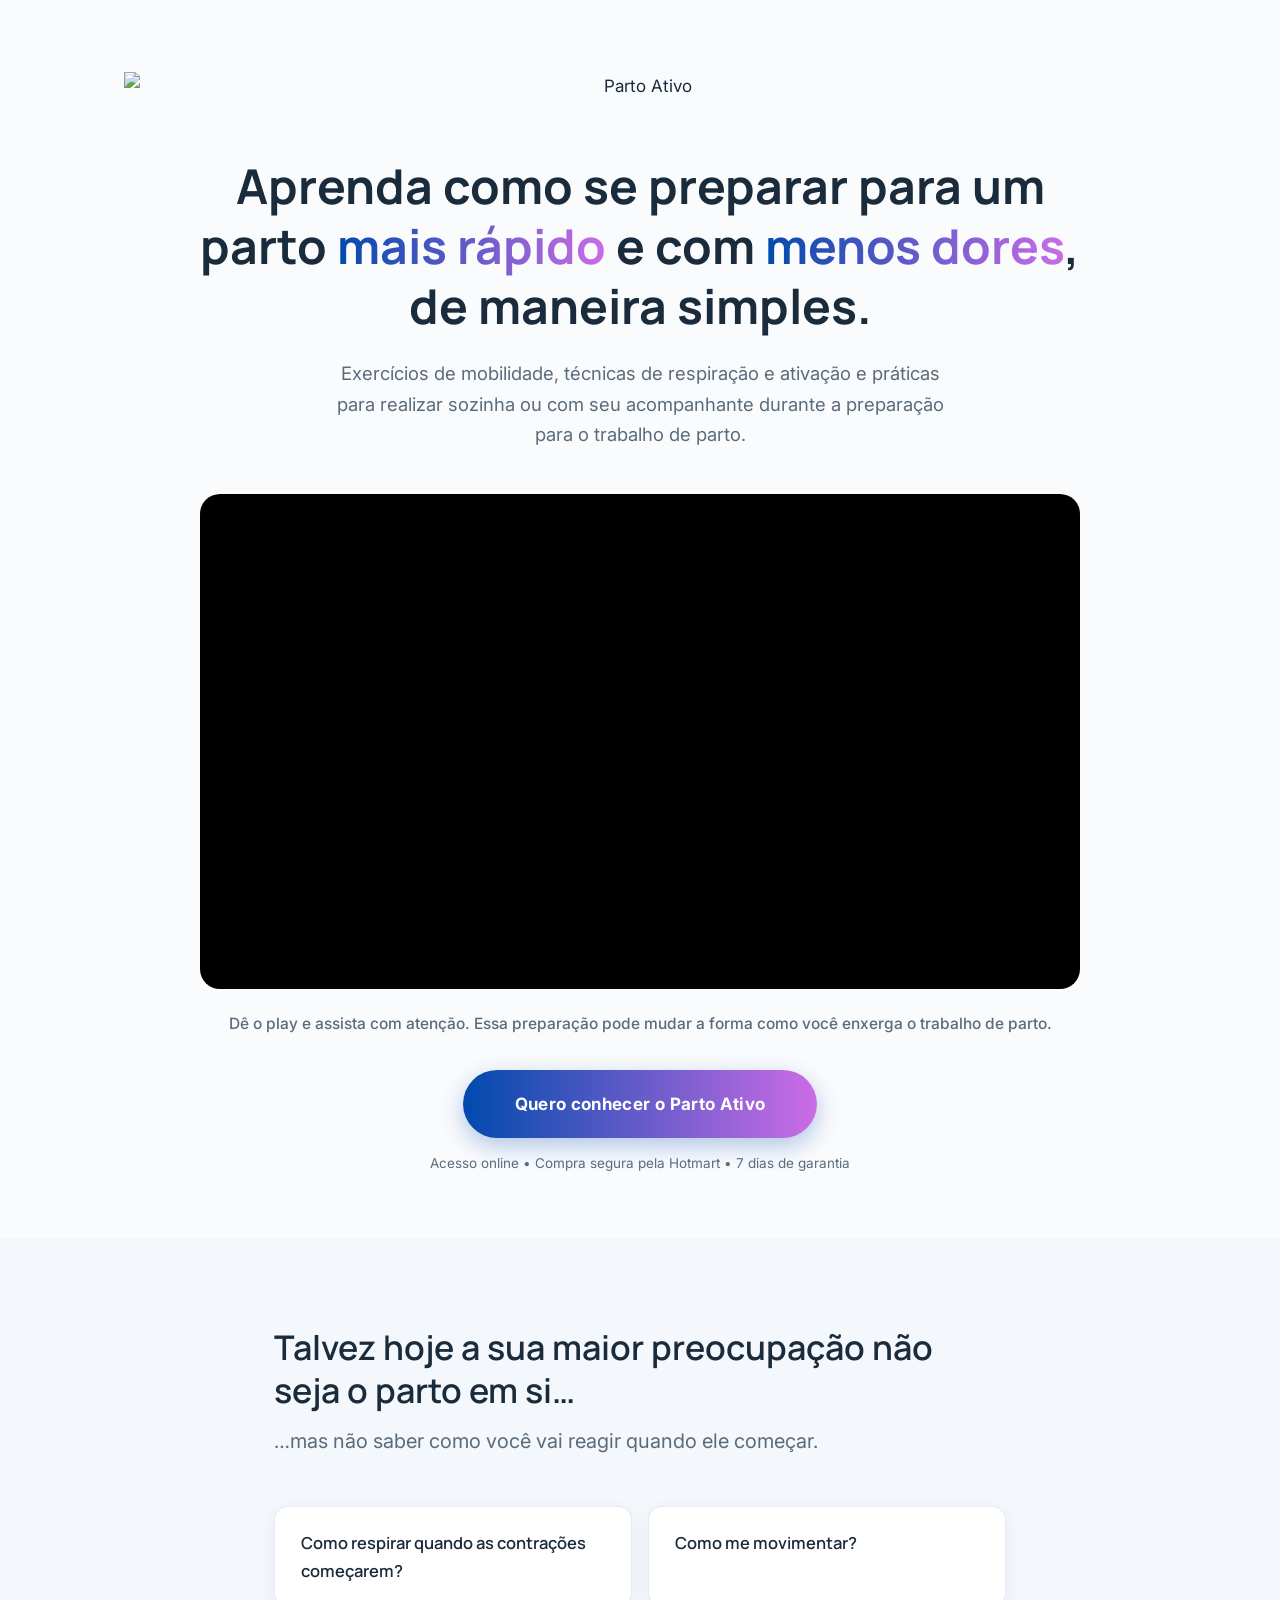
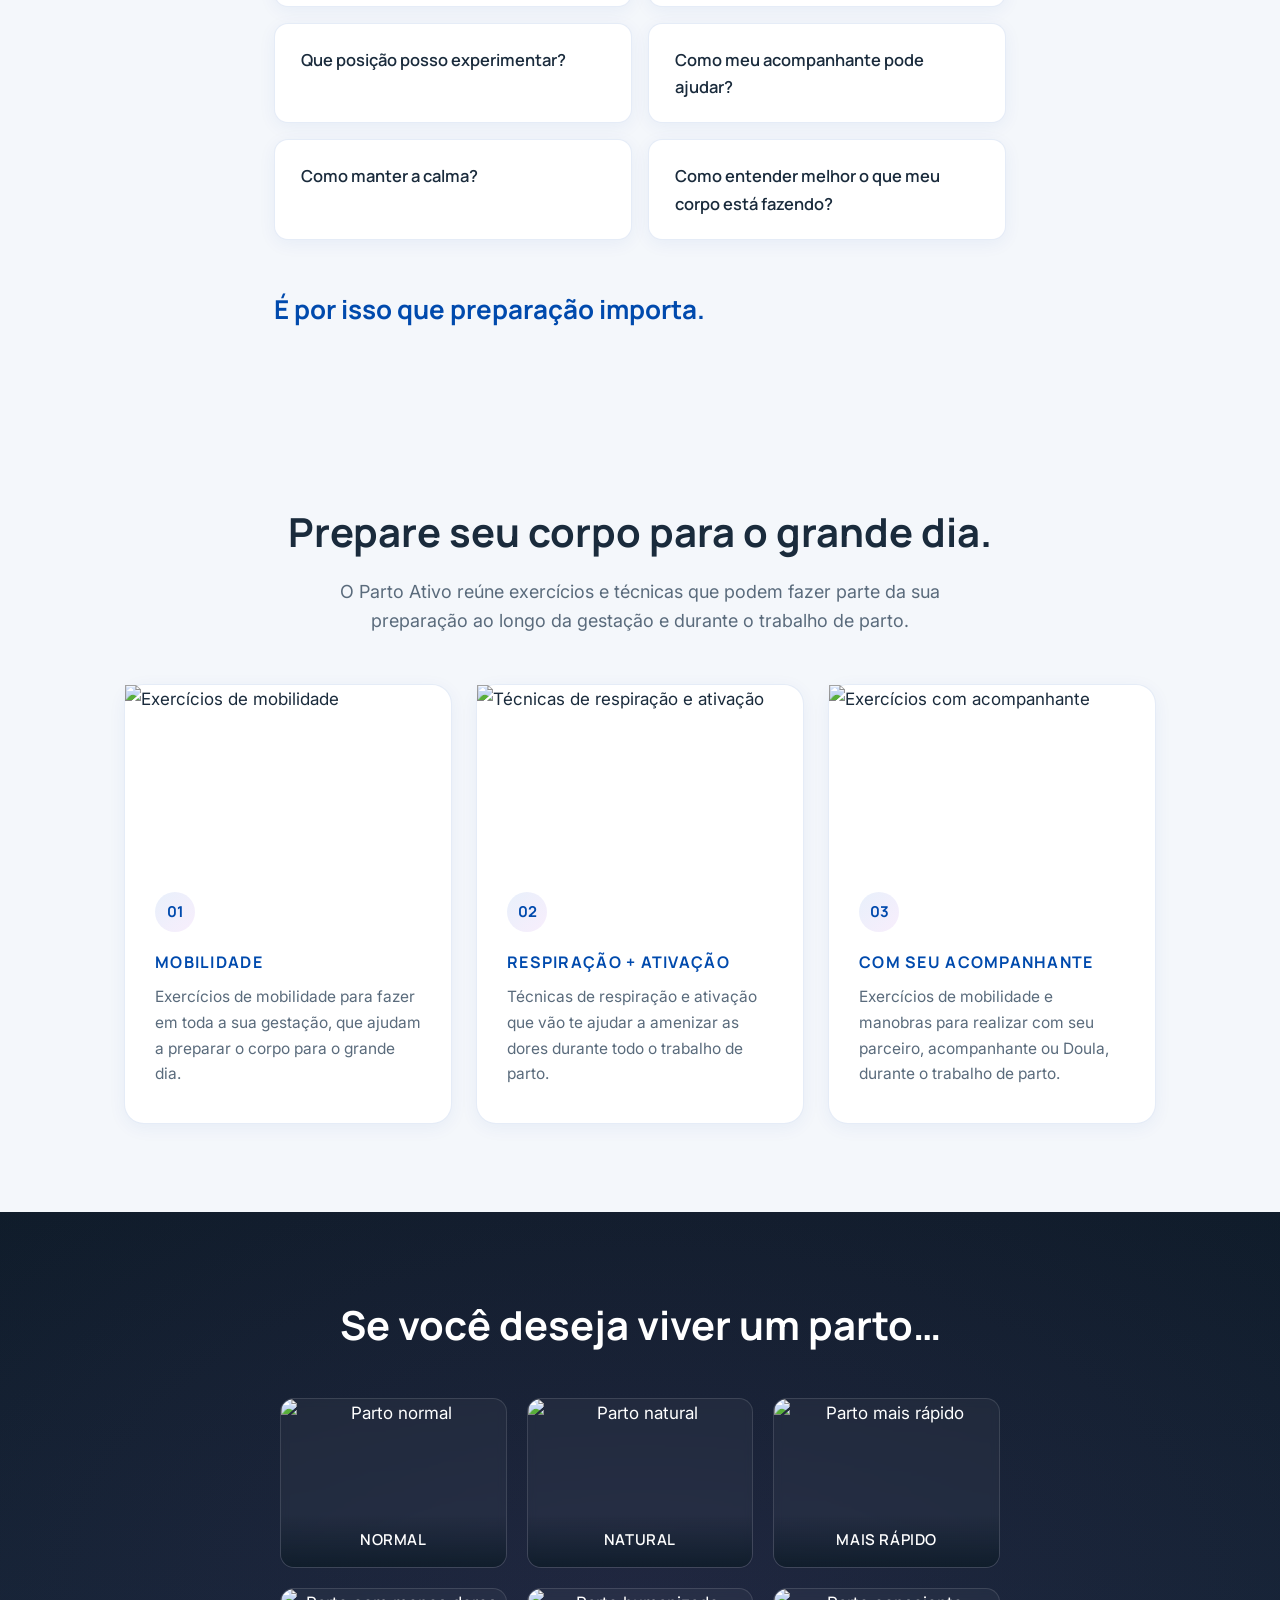
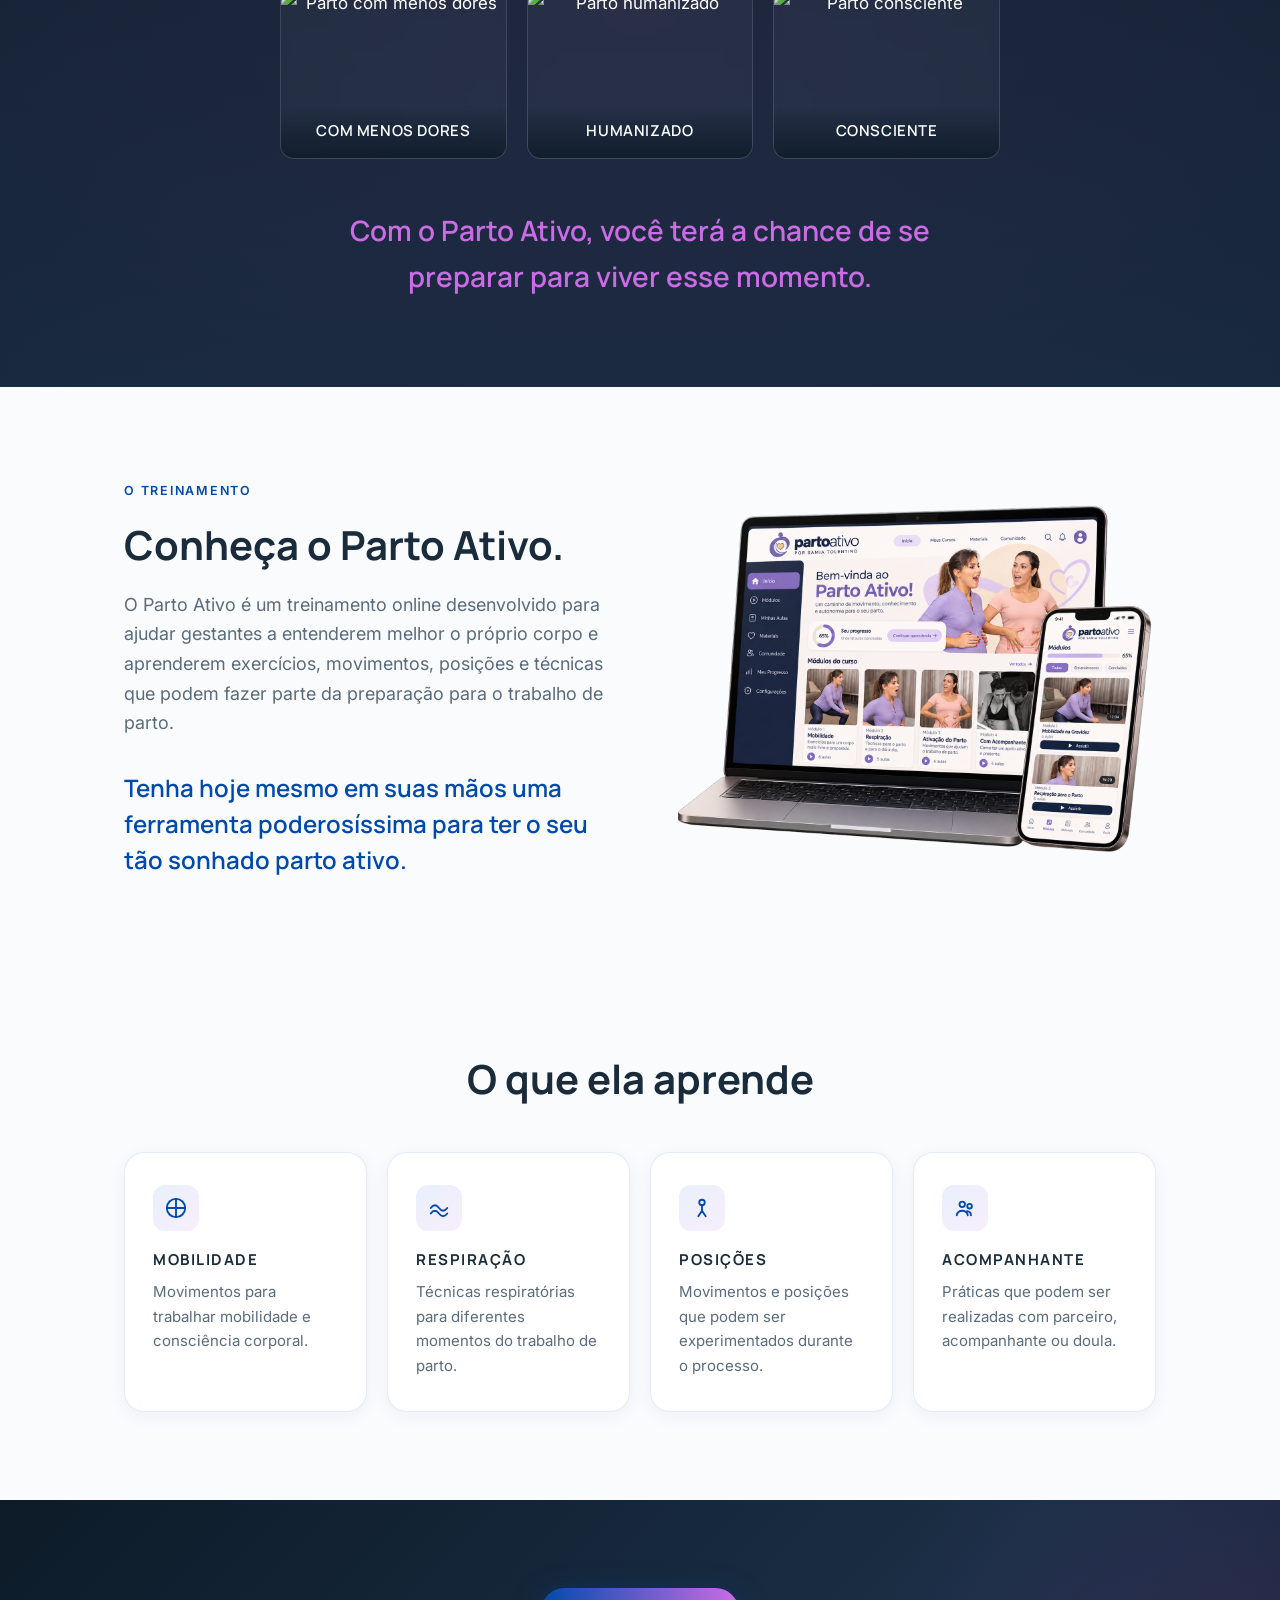
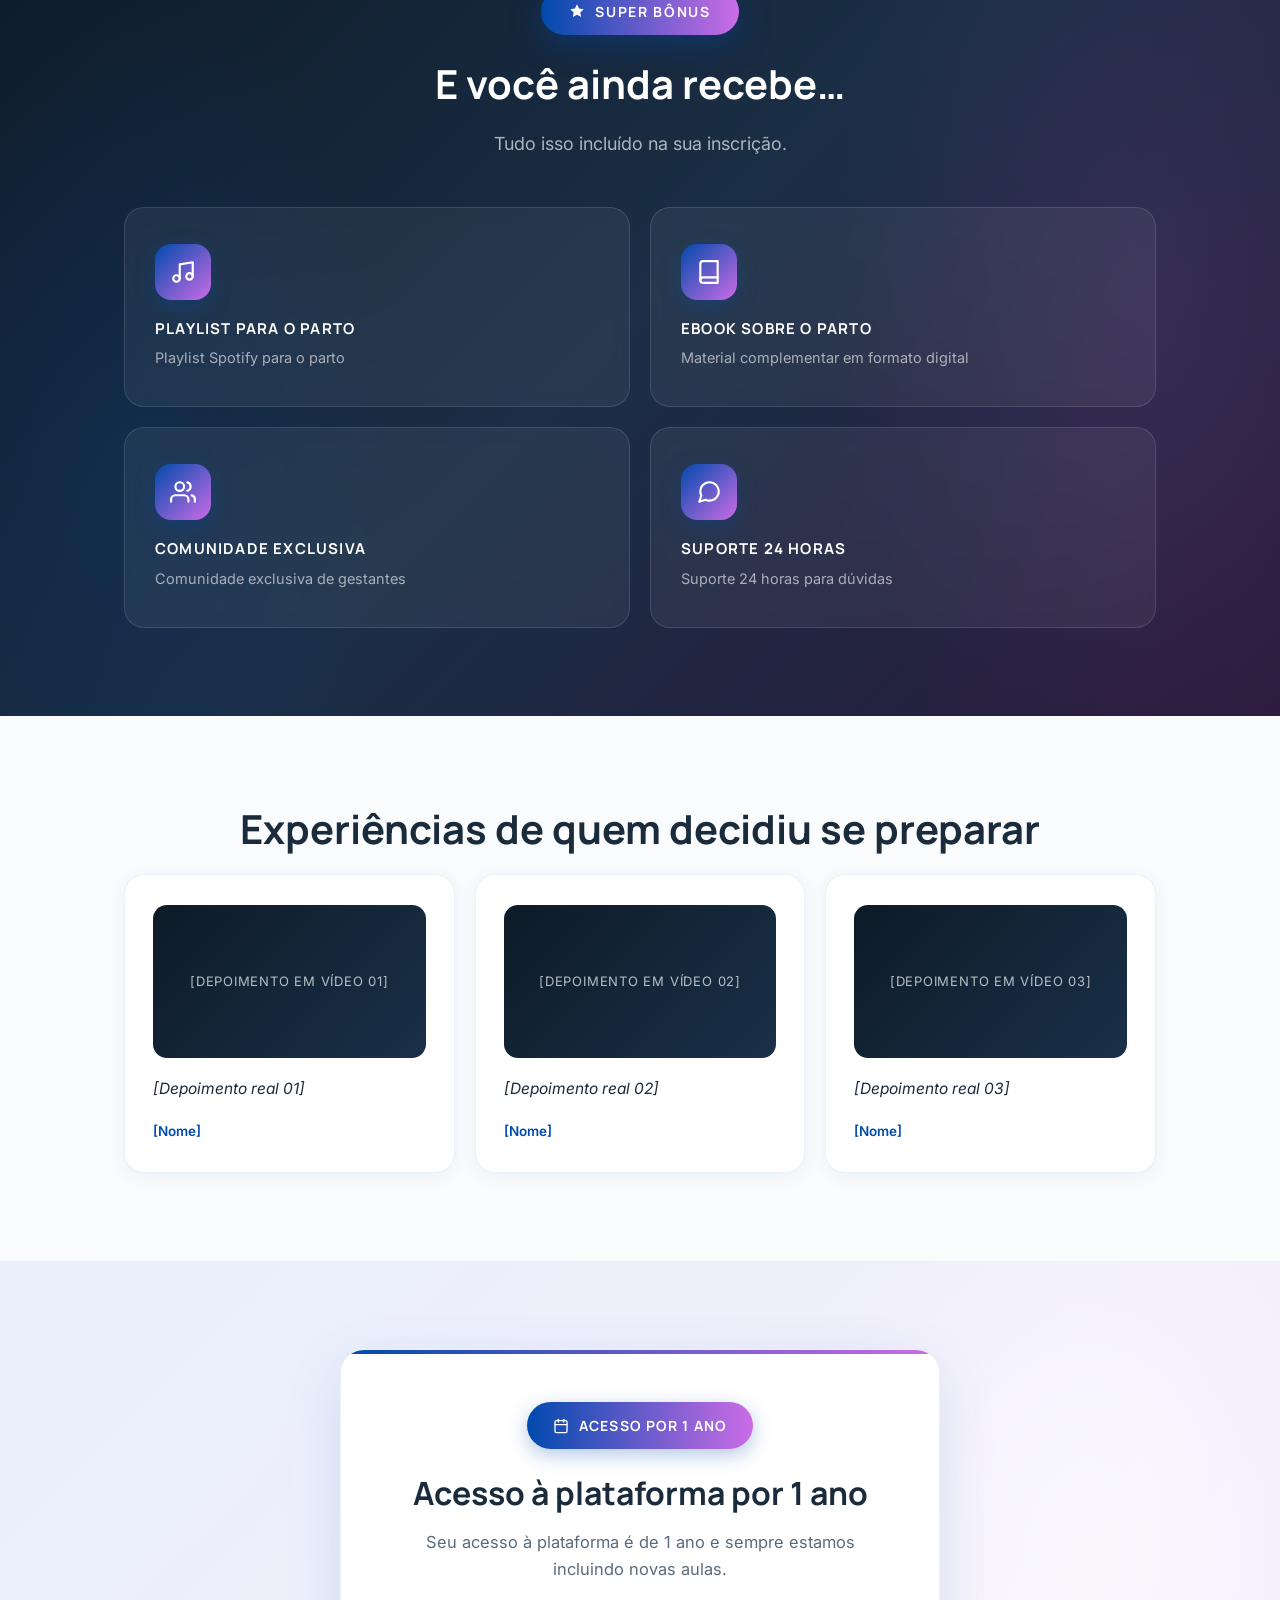
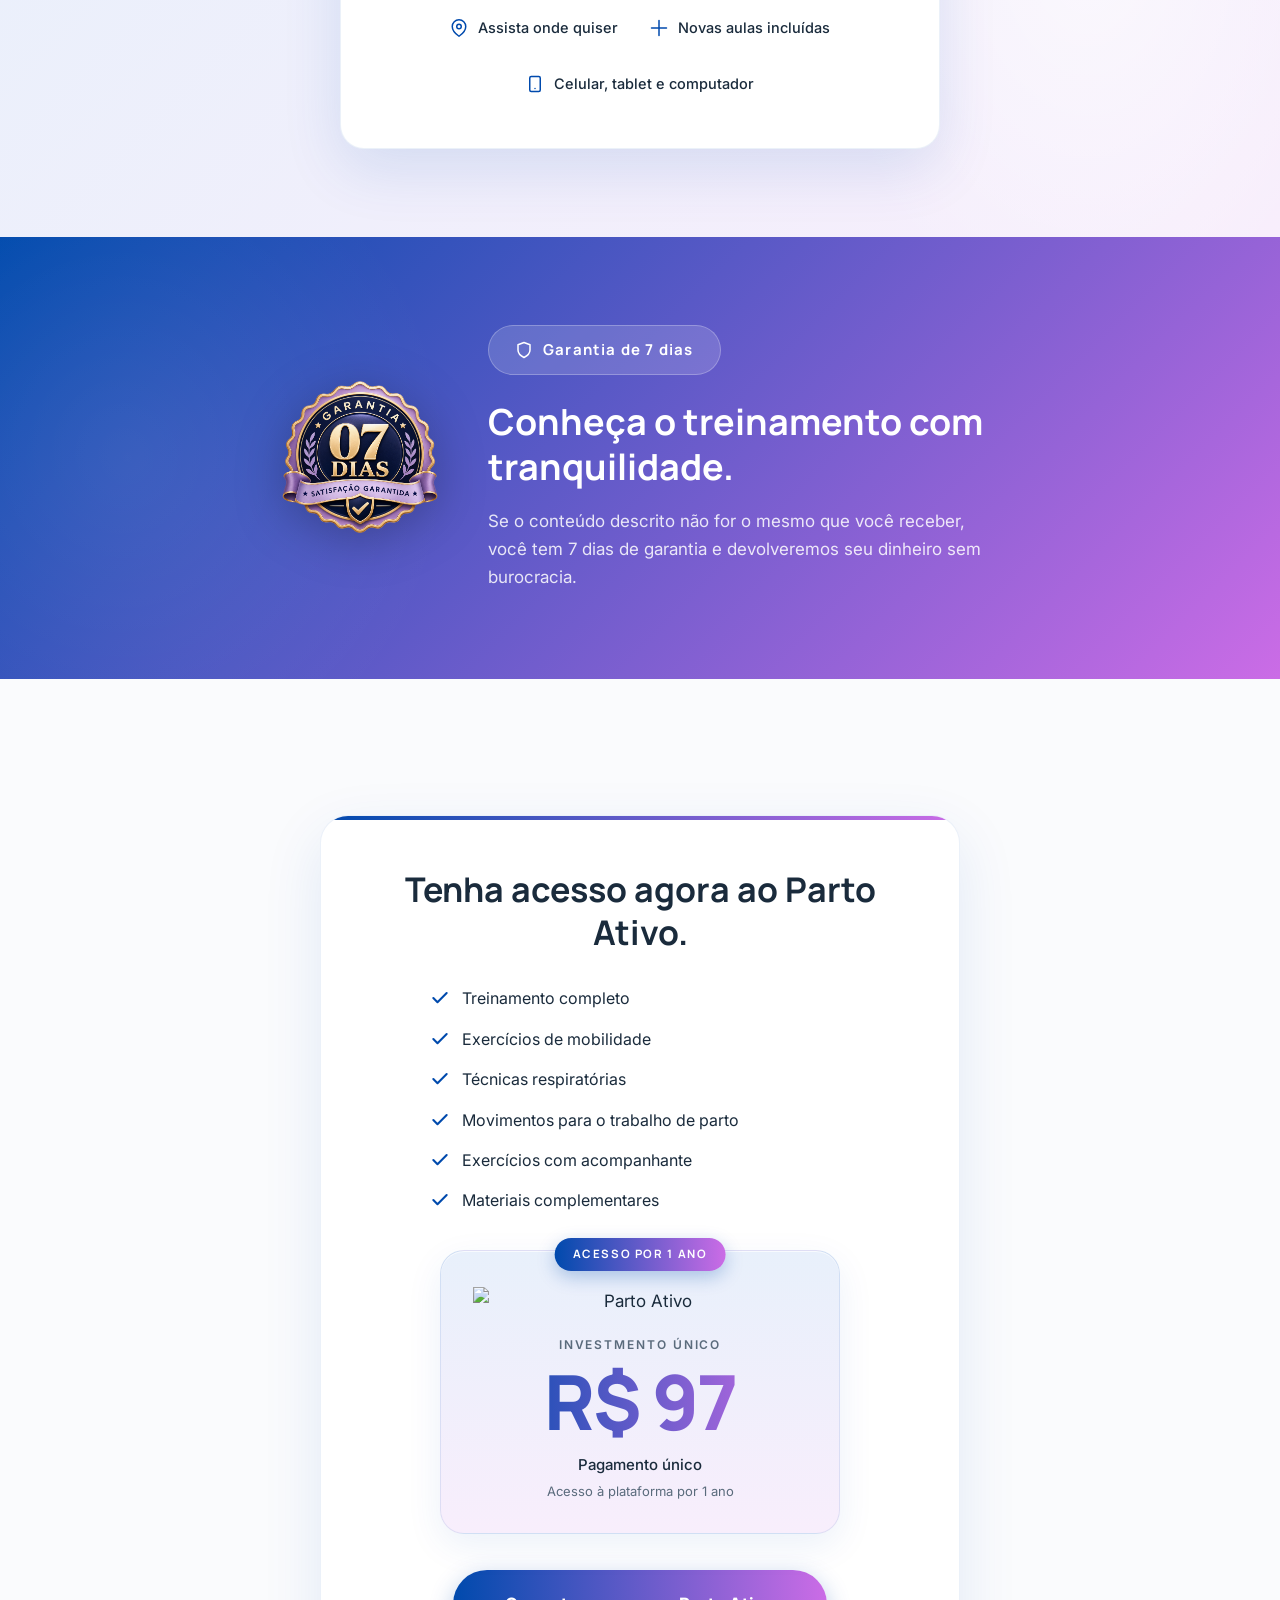
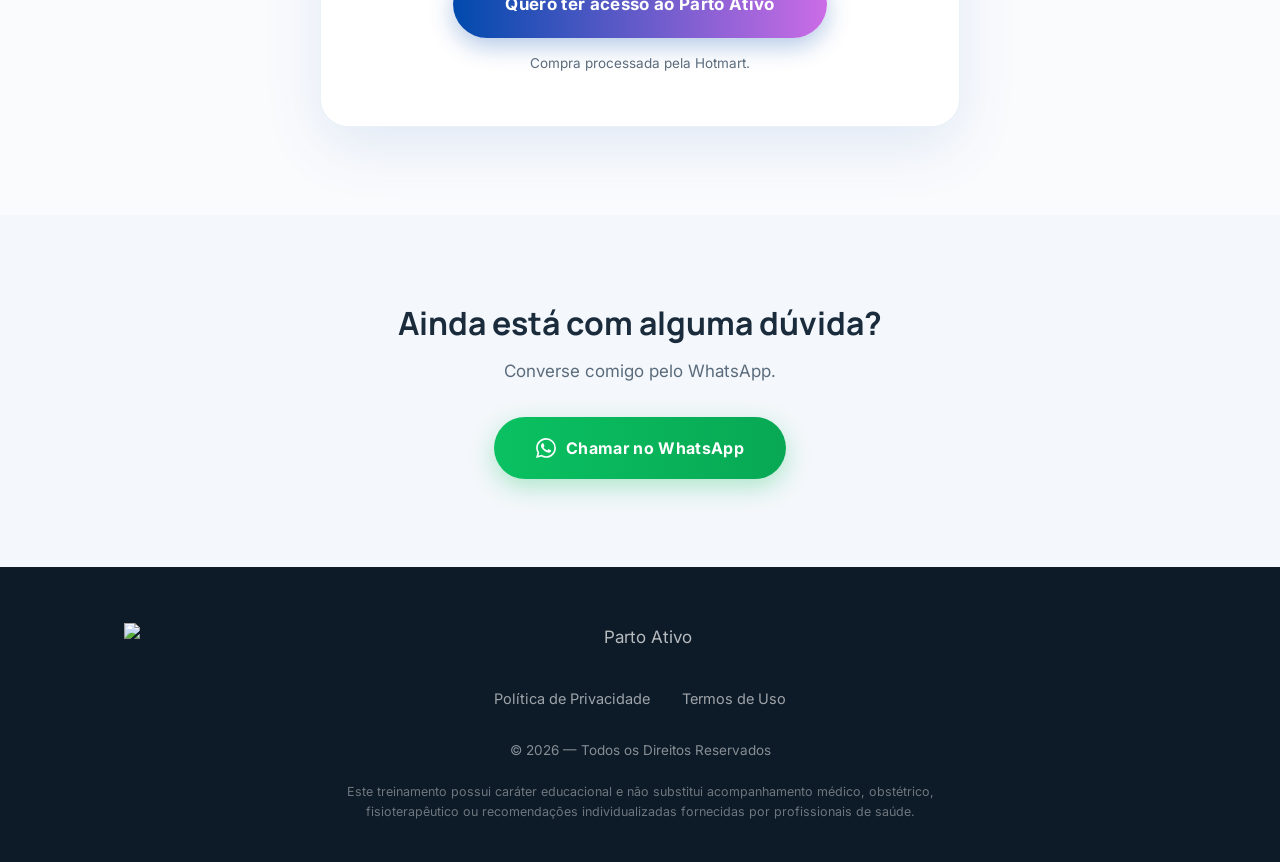
==== commit 830d6f98: "fix: adjust vsl container styles for vturb player rendering" ====
--- a/index.html
+++ b/index.html
@@ -200,9 +200,6 @@
       border-radius: var(--radius);
       overflow: hidden;
       box-shadow: var(--shadow);
-      display: flex;
-      align-items: center;
-      justify-content: center;
     }
 
     .vsl-placeholder {
@@ -1108,8 +1105,8 @@
       <p class="subheadline">Exercícios de mobilidade, técnicas de respiração e ativação e práticas para realizar sozinha ou com seu acompanhante durante a preparação para o trabalho de parto.</p>
 
       <div class="vsl-wrapper">
-        <div class="vsl-player" id="vslPlayer">
-          <vturb-smartplayer id="vid-6aa989239d506be59af010a2" style="display: block; width: 100%; height: 100%;">
+        <div class="vsl-player" id="vslPlayer" style="width: 100%; height: auto; background: transparent; box-shadow: none;">
+          <vturb-smartplayer id="vid-6aa989239d506be59af010a2" style="display: block; width: 100%;">
             <div class="vturb-player-placeholder" style="position: relative; width: 100%; padding: 56.25% 0 0; z-index: 0; background-color: black;"></div>
           </vturb-smartplayer>
         </div>
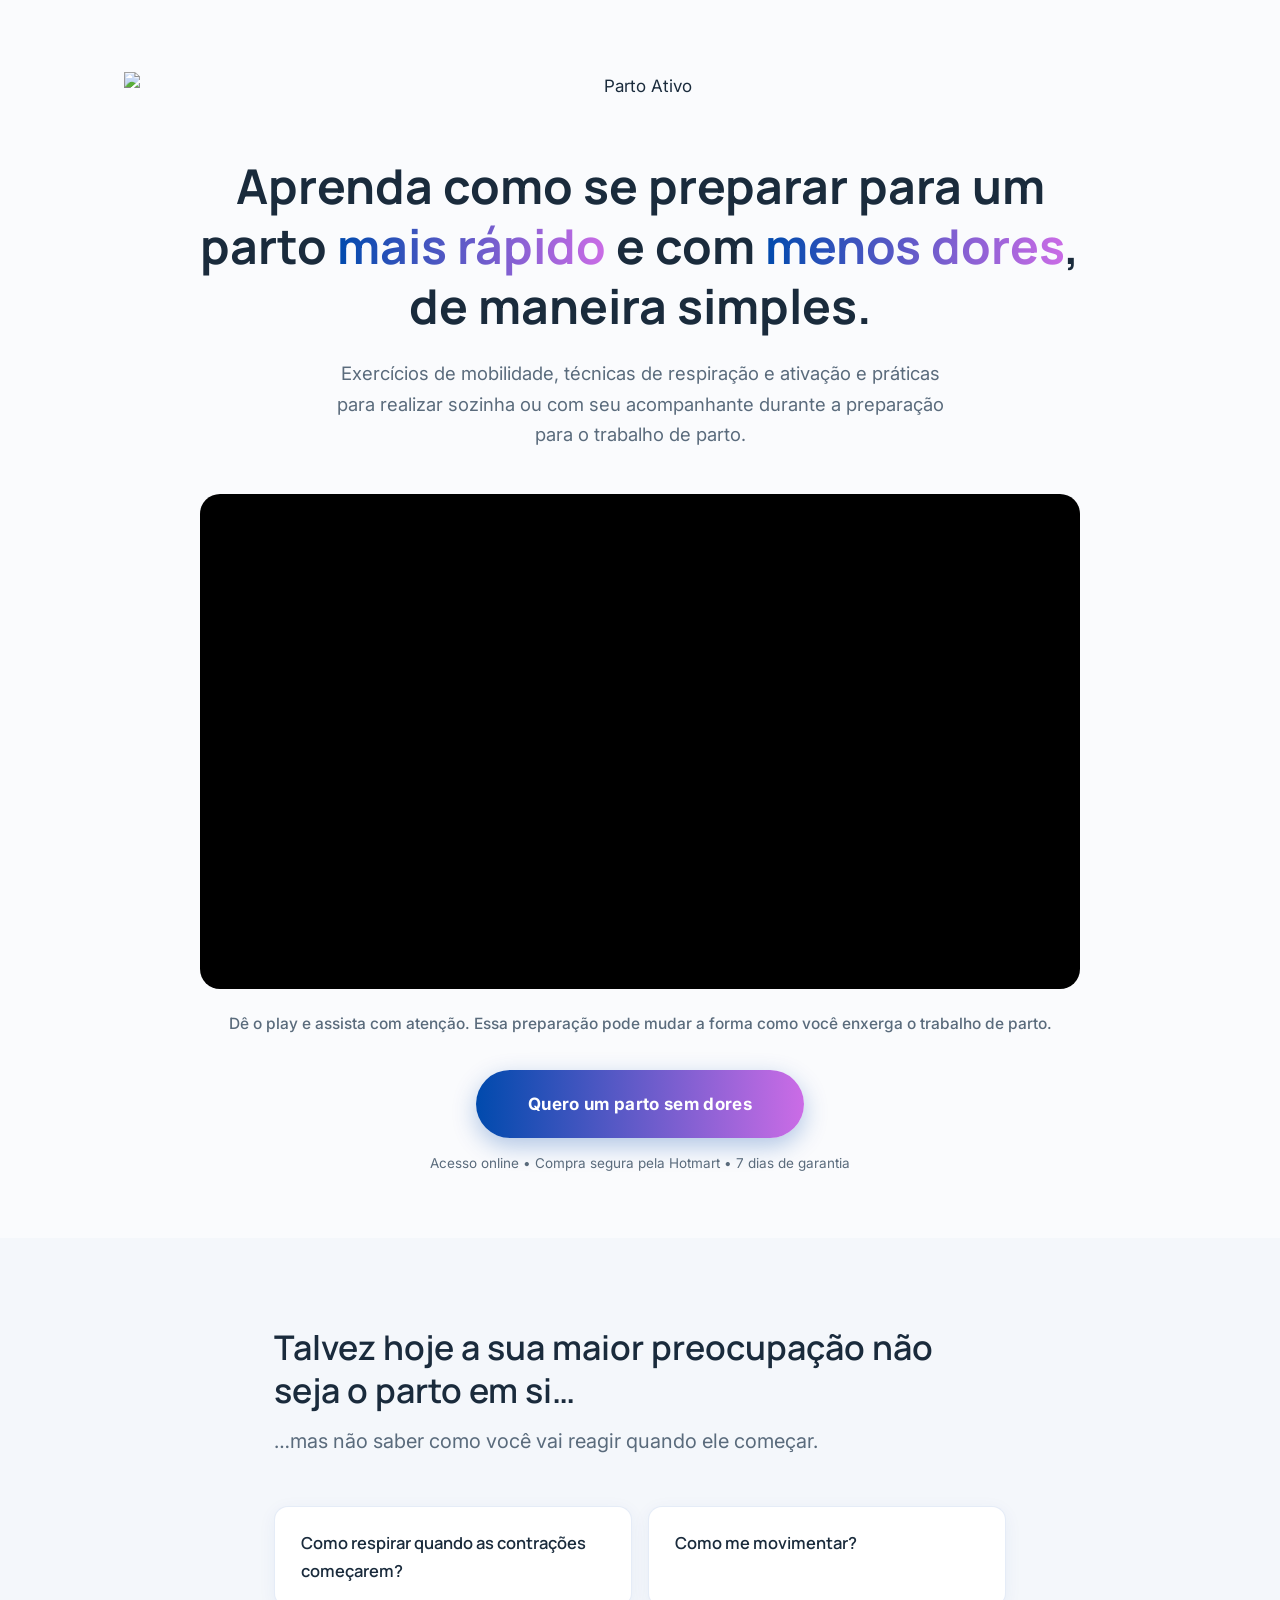
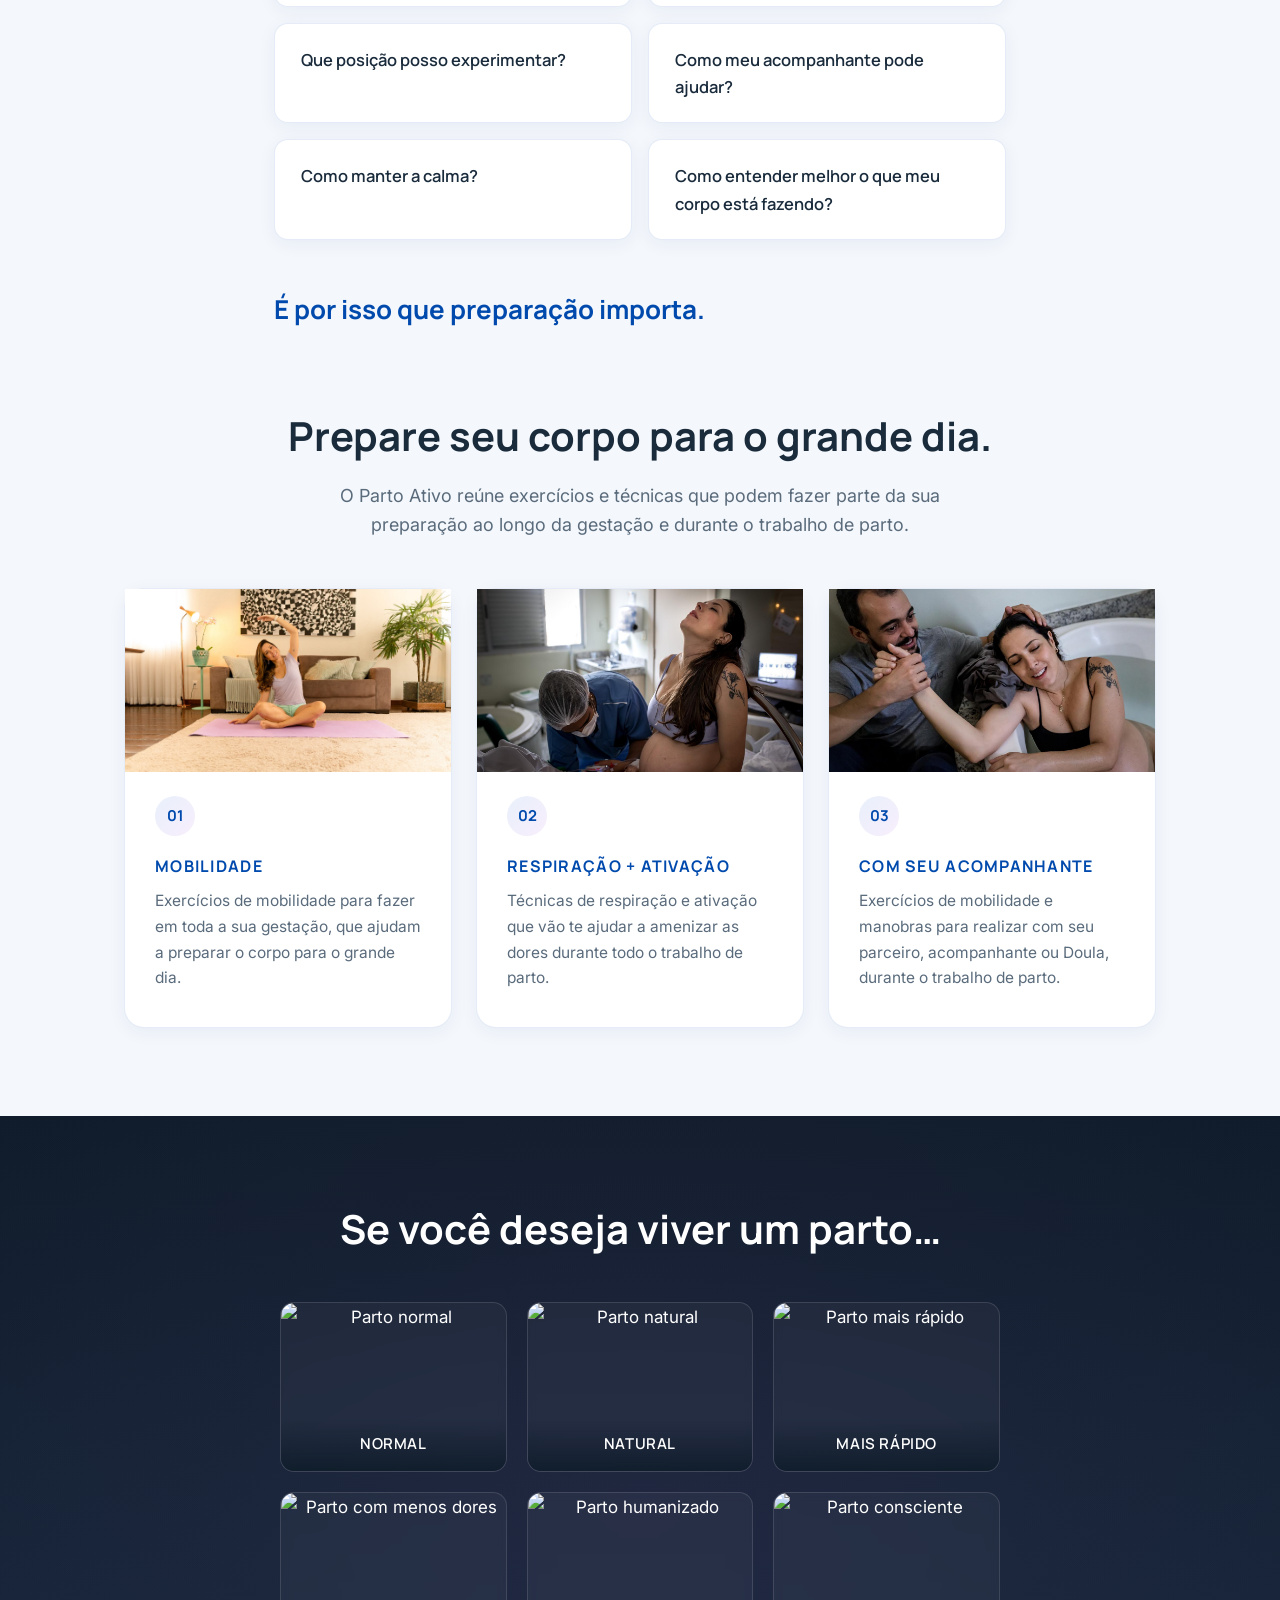
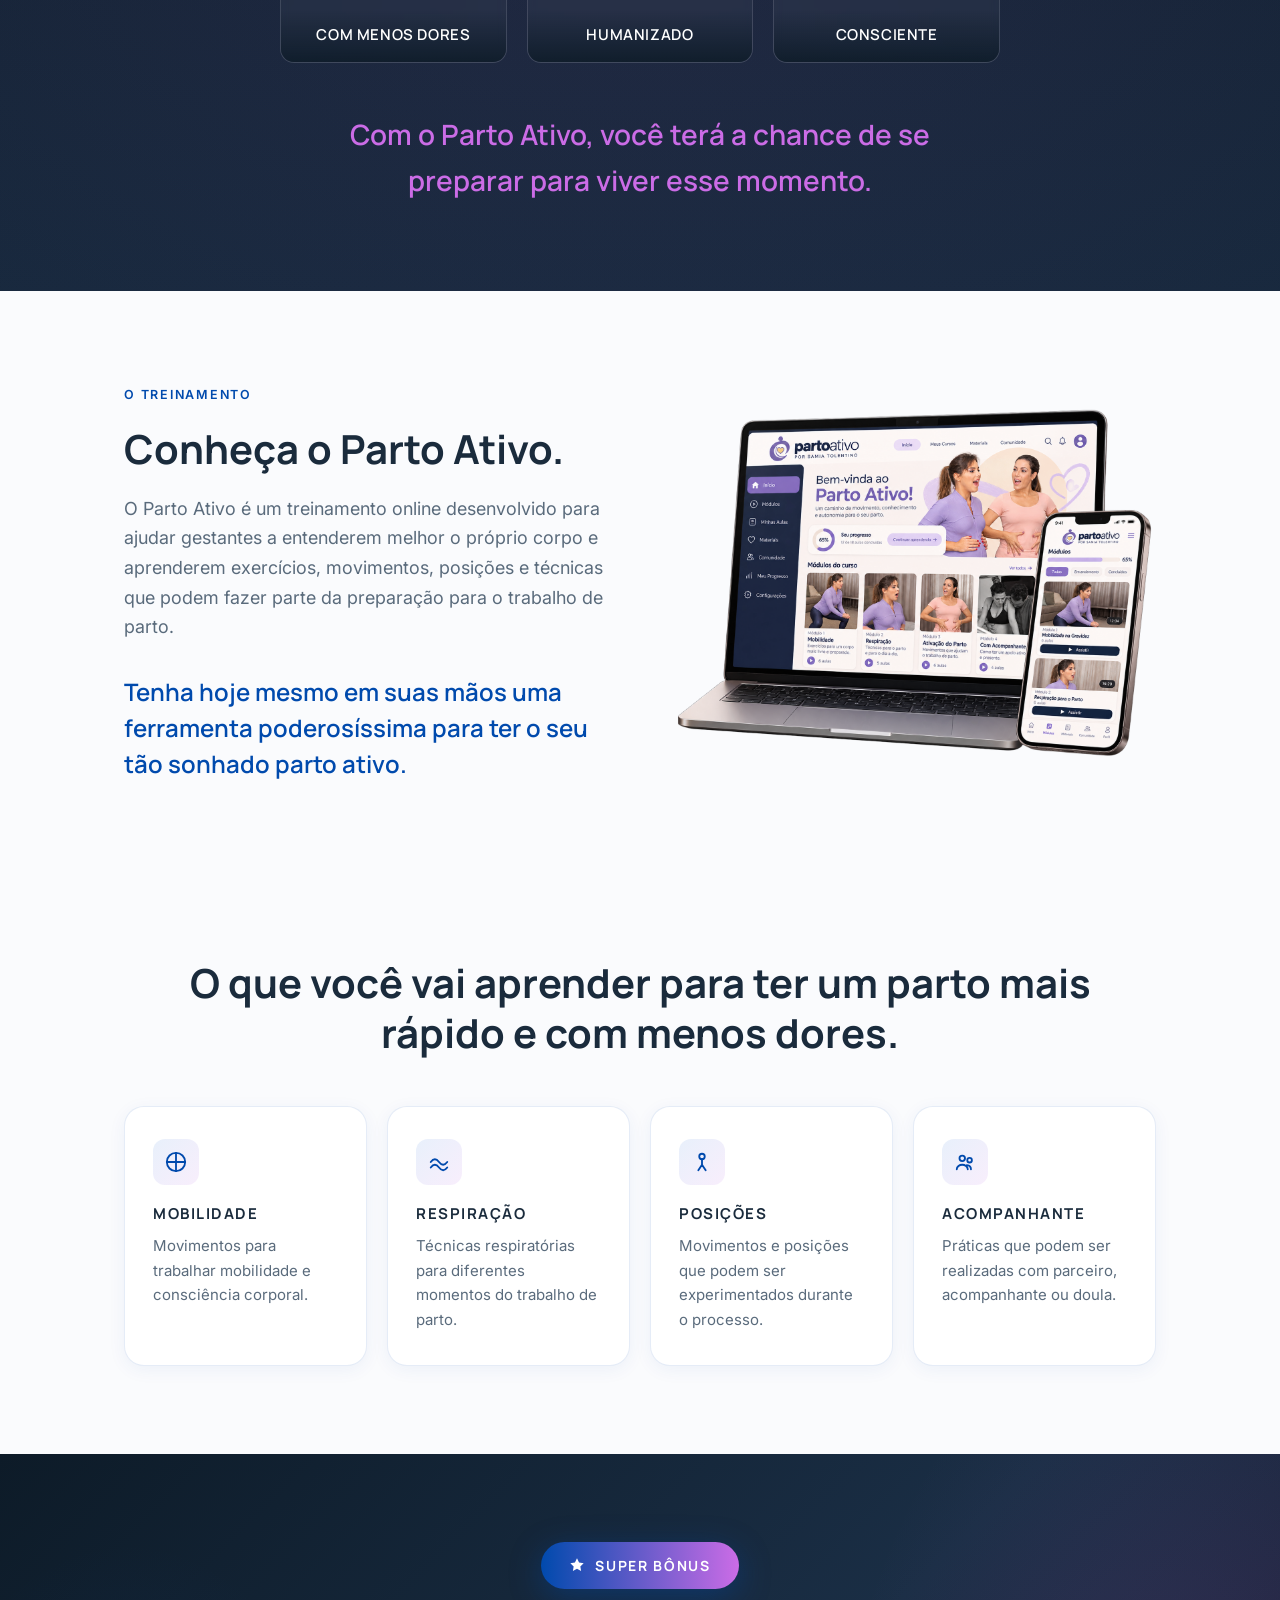
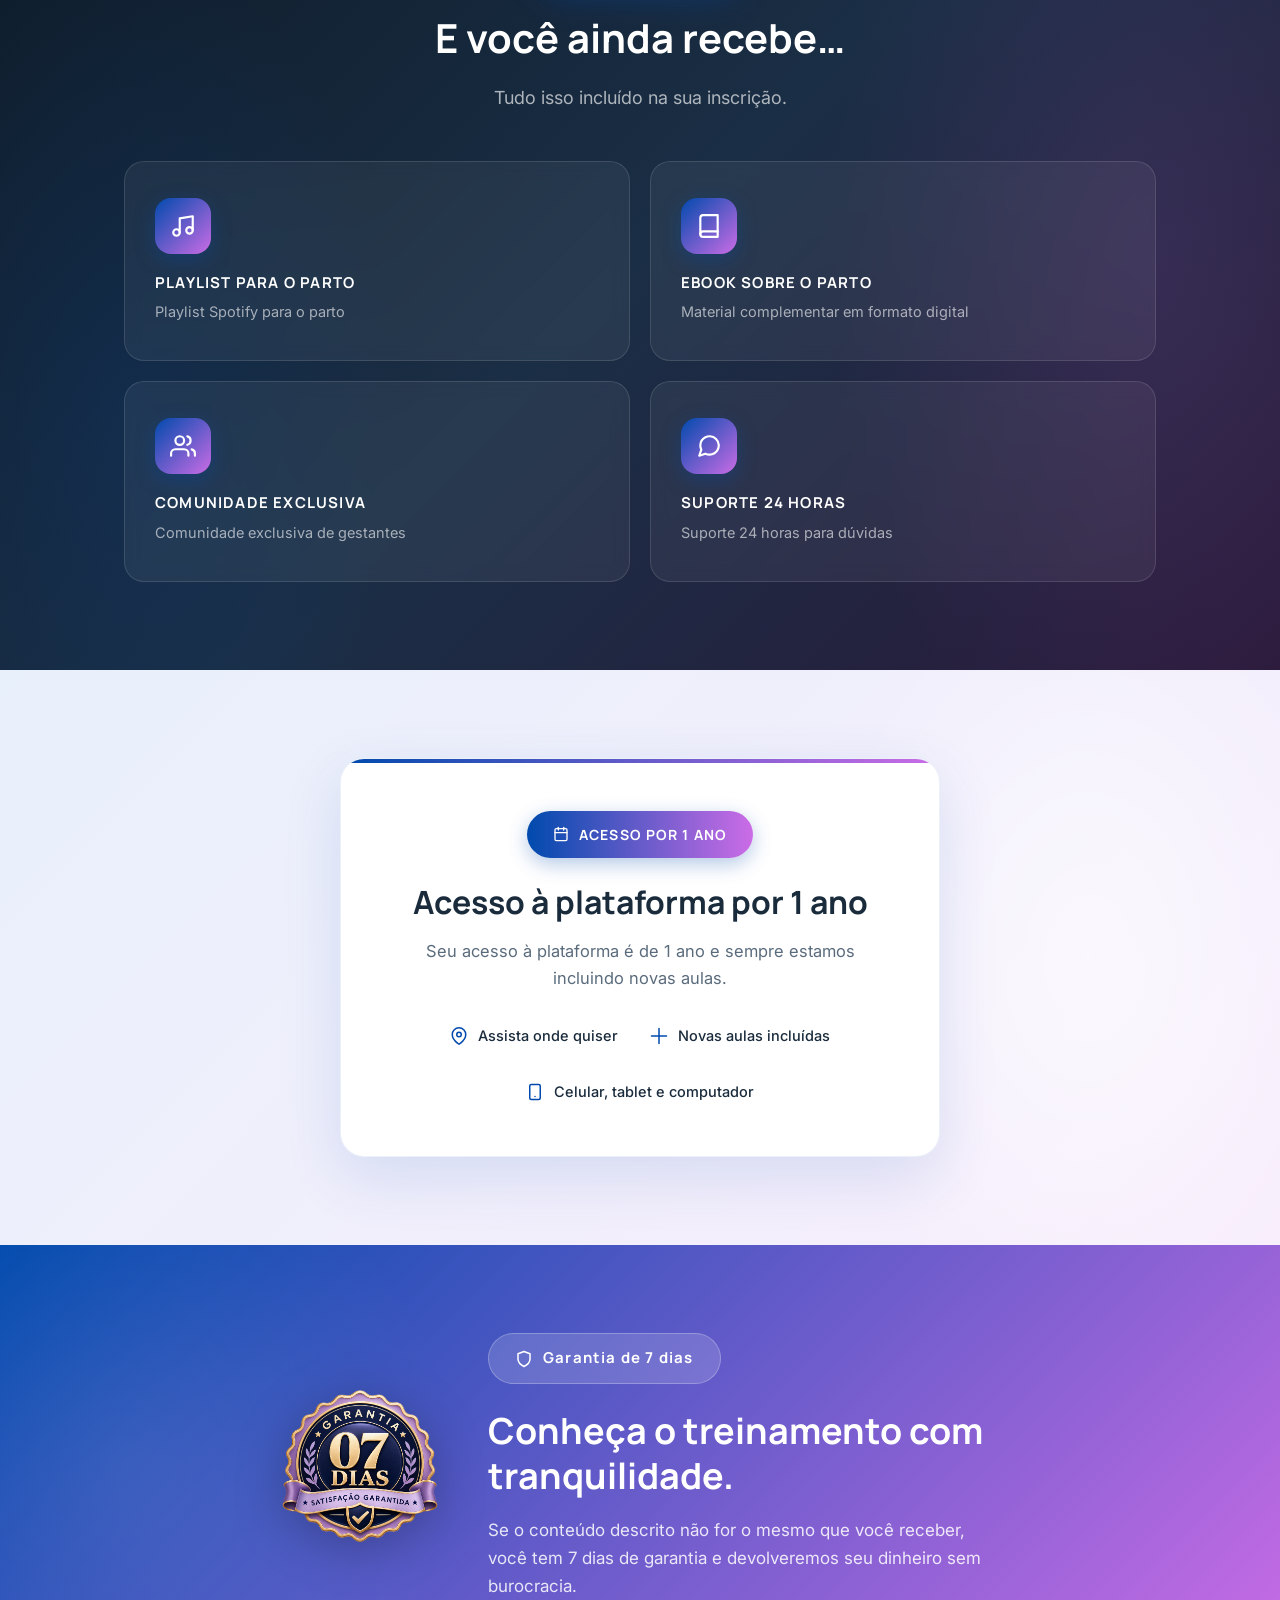
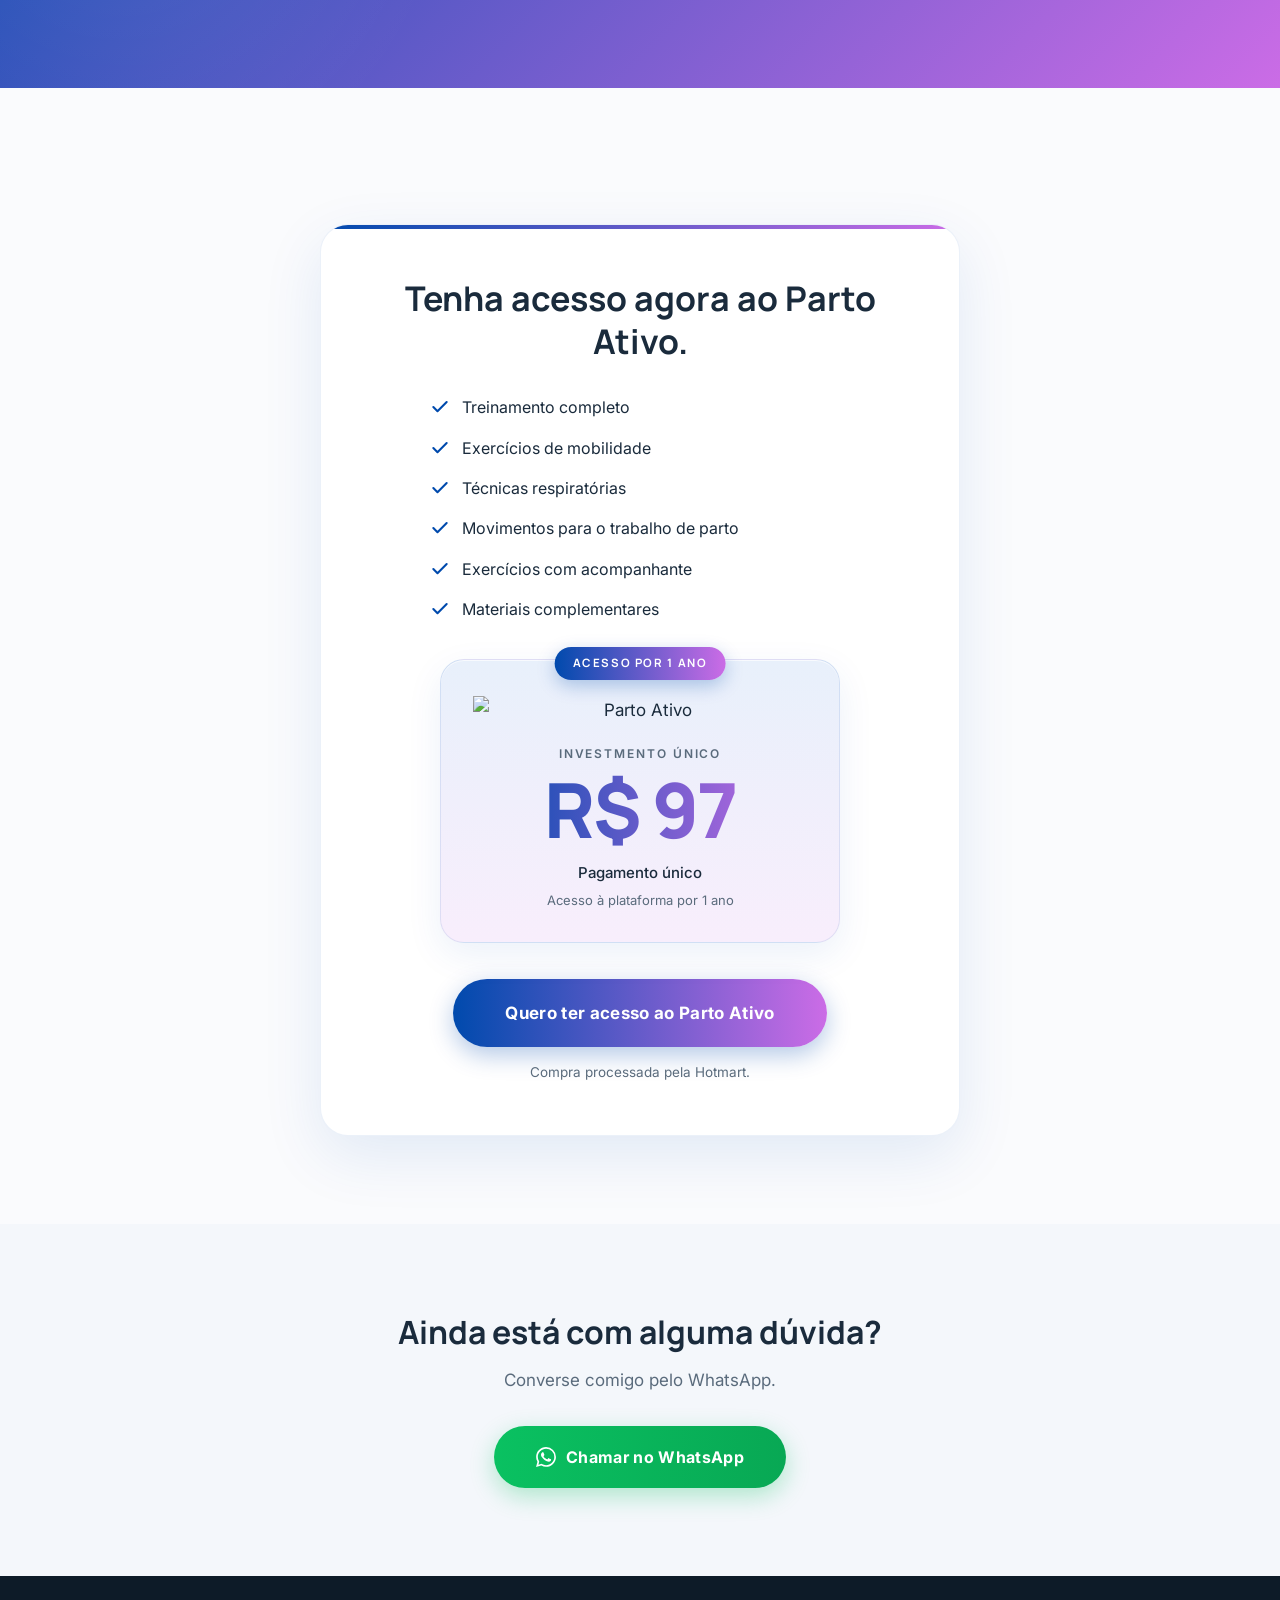
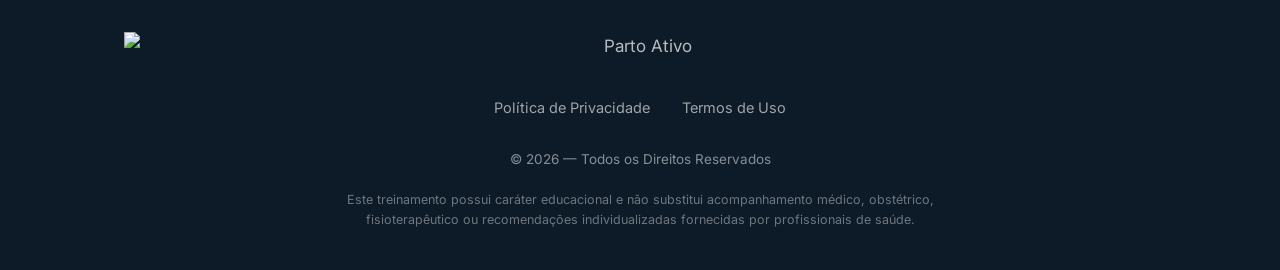
==== commit f510a936: "Atualiza imagens e chamadas da pagina Parto Ativo" ====
--- a/index.html
+++ b/index.html
@@ -268,7 +268,7 @@
     }
 
     /* ---------- Promessa / Identificação ---------- */
-    .promessa { background: var(--cream); }
+    .promessa { background: var(--cream); padding-bottom: 40px; }
 
     .promessa .lead {
       font-family: var(--font-title);
@@ -320,7 +320,7 @@
     }
 
     /* ---------- 3 Pilares ---------- */
-    .pilares { background: var(--cream); }
+    .pilares { background: var(--cream); padding-top: 40px; }
 
     .pilares-grid {
       display: grid;
@@ -493,7 +493,7 @@
       display: block;
     }
 
-    /* ---------- O que ela aprende ---------- */
+    /* ---------- O que você vai aprender ---------- */
     .cards {
       display: grid;
       grid-template-columns: repeat(auto-fit, minmax(220px, 1fr));
@@ -638,51 +638,6 @@
 
     @media (max-width: 640px) {
       .bonus-grid { grid-template-columns: 1fr; }
-    }
-
-    /* ---------- Depoimentos ---------- */
-    .depoimentos .section-sub { margin-bottom: 48px; }
-
-    .testimonials {
-      display: grid;
-      grid-template-columns: repeat(auto-fit, minmax(280px, 1fr));
-      gap: 20px;
-    }
-
-    .testimonial {
-      background: var(--white);
-      border-radius: var(--radius);
-      padding: 30px 28px;
-      box-shadow: var(--shadow-sm);
-      border: 1px solid rgba(0, 74, 173, 0.08);
-      display: flex;
-      flex-direction: column;
-      gap: 18px;
-    }
-
-    .testimonial-video {
-      aspect-ratio: 16 / 9;
-      border-radius: var(--radius-sm);
-      background: linear-gradient(135deg, var(--dark), #1A3048);
-      display: flex;
-      align-items: center;
-      justify-content: center;
-      color: rgba(255,255,255,0.7);
-      font-size: 13px;
-      letter-spacing: 0.06em;
-      text-transform: uppercase;
-    }
-
-    .testimonial-text {
-      font-size: 15.5px;
-      color: var(--text);
-      font-style: italic;
-    }
-
-    .testimonial-author {
-      font-size: 13.5px;
-      font-weight: 600;
-      color: var(--blue);
     }
 
     /* ---------- Acesso 1 ano ---------- */
@@ -1051,6 +1006,8 @@
     /* ---------- Responsivo ---------- */
     @media (max-width: 860px) {
       section { padding: 64px 0; }
+      .promessa { padding-bottom: 28px; }
+      .pilares { padding-top: 28px; }
       .hero { padding: 48px 0 48px; }
       .produto-grid { grid-template-columns: 1fr; gap: 40px; }
       .desejos-grid { grid-template-columns: repeat(2, 1fr); }
@@ -1114,7 +1071,7 @@
       </div>
 
       <div class="hero-cta" id="heroCta">
-        <a class="btn btn-xl" href="https://pay.hotmart.com/W79517181N?off=9f0wvm5w" target="_blank" rel="noopener">Quero conhecer o Parto Ativo</a>
+        <a class="btn btn-xl" href="https://pay.hotmart.com/W79517181N?off=9f0wvm5w" target="_blank" rel="noopener">Quero um parto sem dores</a>
         <p class="microcopy">Acesso online • Compra segura pela Hotmart • 7 dias de garantia</p>
       </div>
     </div>
@@ -1153,7 +1110,7 @@
         <div class="pilares-grid">
           <div class="pilar-card reveal">
             <div class="pilar-image">
-              <img src="exercicios mobilidade.jpeg" alt="Exercícios de mobilidade" loading="lazy">
+              <img src="novas imagens cards/mobilidade.jpeg" alt="Exercícios de mobilidade" loading="lazy">
             </div>
             <span class="pilar-number">01</span>
             <h3>Mobilidade</h3>
@@ -1161,7 +1118,7 @@
           </div>
           <div class="pilar-card reveal">
             <div class="pilar-image">
-              <img src="exercicios respiração.jpeg" alt="Técnicas de respiração e ativação" loading="lazy">
+              <img src="novas imagens cards/respiração.jpeg" alt="Técnicas de respiração e ativação" loading="lazy">
             </div>
             <span class="pilar-number">02</span>
             <h3>Respiração + Ativação</h3>
@@ -1169,7 +1126,7 @@
           </div>
           <div class="pilar-card reveal">
             <div class="pilar-image">
-              <img src="exercicios realizar com seu parceiro.webp" alt="Exercícios com acompanhante" loading="lazy">
+              <img src="novas imagens cards/companheiro.jpeg" alt="Exercícios com acompanhante" loading="lazy">
             </div>
             <span class="pilar-number">03</span>
             <h3>Com seu acompanhante</h3>
@@ -1234,7 +1191,7 @@
     <section>
       <div class="container">
         <div class="center">
-          <h2 class="section-title reveal">O que ela aprende</h2>
+          <h2 class="section-title reveal">O que você vai aprender para ter um parto mais rápido e com menos dores.</h2>
         </div>
         <div class="cards">
           <div class="card reveal">
@@ -1308,32 +1265,6 @@
             </div>
             <h3>Suporte 24 horas</h3>
             <p>Suporte 24 horas para dúvidas</p>
-          </div>
-        </div>
-      </div>
-    </section>
-
-    <!-- ============ 13. DEPOIMENTOS ============ -->
-    <section class="depoimentos">
-      <div class="container">
-        <div class="center">
-          <h2 class="section-title reveal">Experiências de quem decidiu se preparar</h2>
-        </div>
-        <div class="testimonials">
-          <div class="testimonial reveal">
-            <div class="testimonial-video">[Depoimento em vídeo 01]</div>
-            <p class="testimonial-text">[Depoimento real 01]</p>
-            <span class="testimonial-author">[Nome]</span>
-          </div>
-          <div class="testimonial reveal">
-            <div class="testimonial-video">[Depoimento em vídeo 02]</div>
-            <p class="testimonial-text">[Depoimento real 02]</p>
-            <span class="testimonial-author">[Nome]</span>
-          </div>
-          <div class="testimonial reveal">
-            <div class="testimonial-video">[Depoimento em vídeo 03]</div>
-            <p class="testimonial-text">[Depoimento real 03]</p>
-            <span class="testimonial-author">[Nome]</span>
           </div>
         </div>
       </div>
@@ -1439,7 +1370,7 @@
 
   <!-- Sticky CTA mobile -->
   <div class="sticky-cta" id="stickyCta">
-    <a class="btn" href="https://pay.hotmart.com/W79517181N?off=9f0wvm5w" target="_blank" rel="noopener">Quero conhecer o Parto Ativo</a>
+    <a class="btn" href="https://pay.hotmart.com/W79517181N?off=9f0wvm5w" target="_blank" rel="noopener">Quero um parto mais rápido</a>
   </div>
 
   <script>
